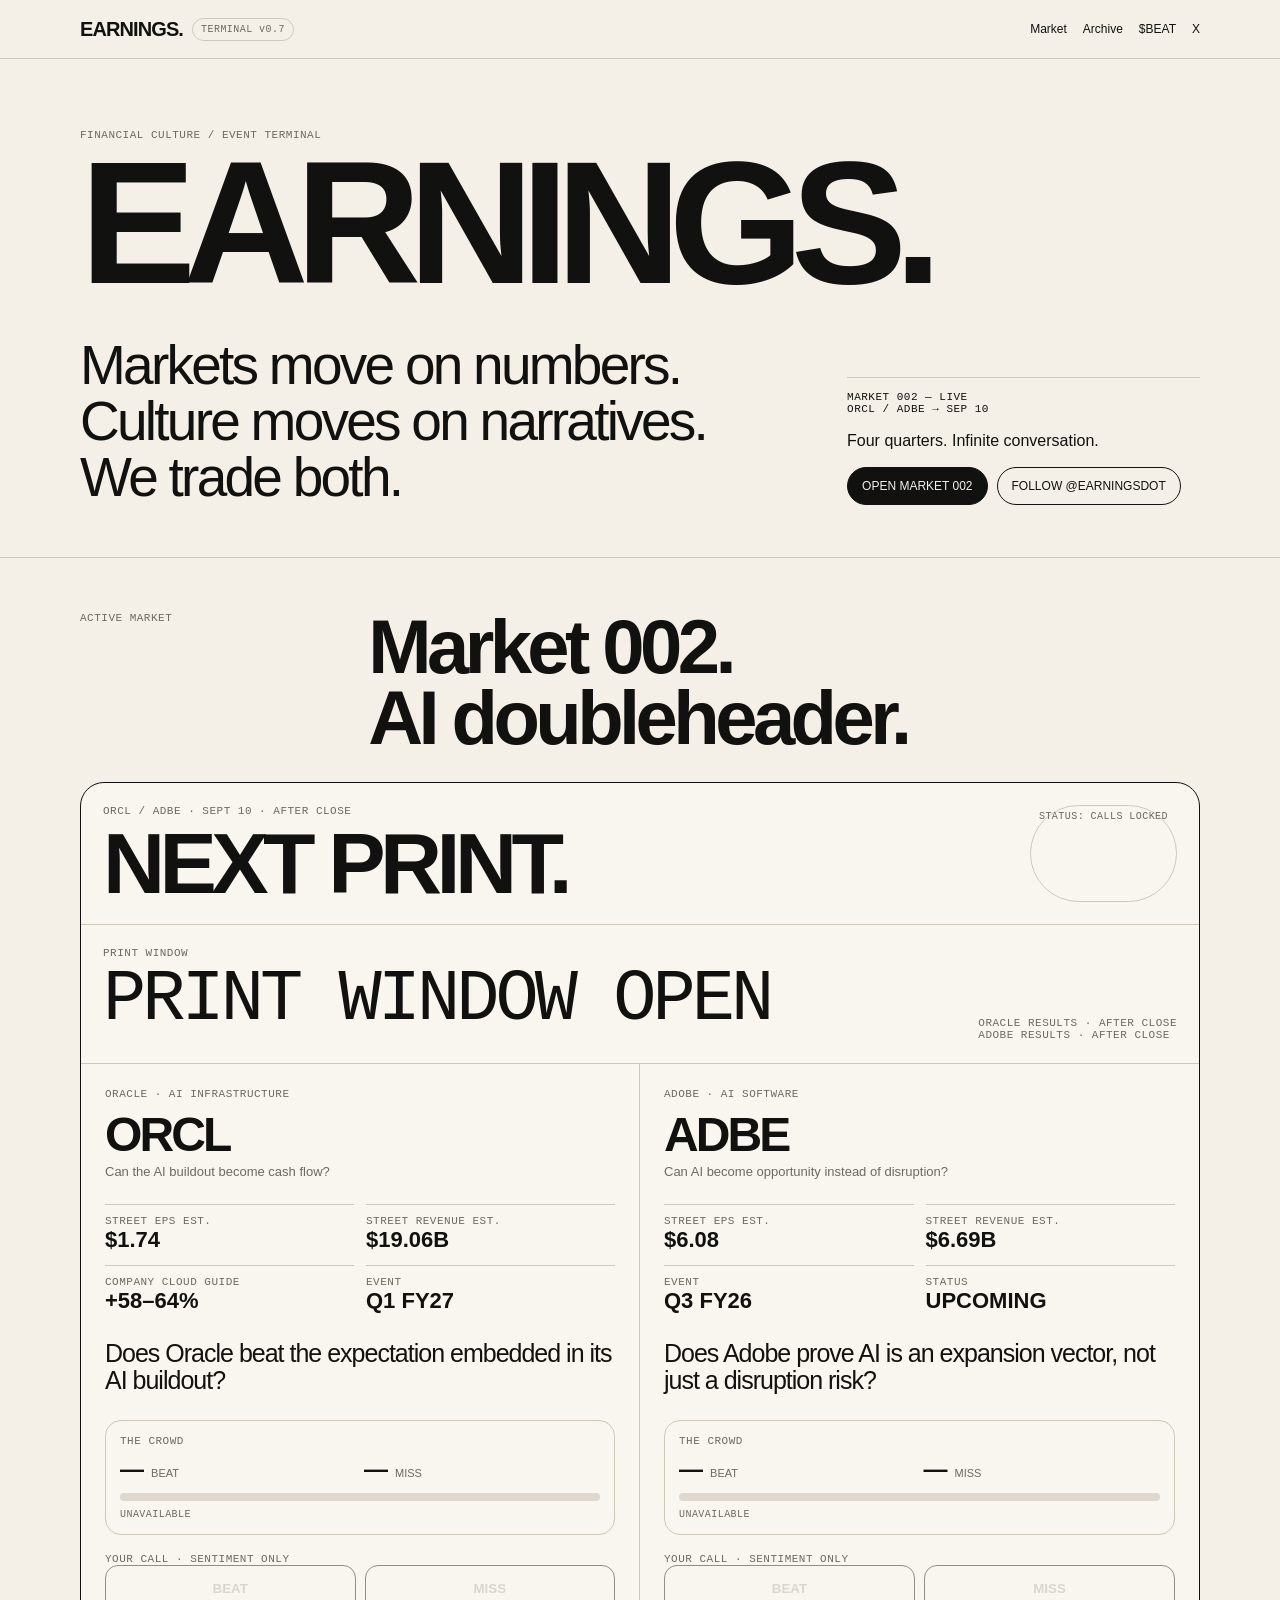
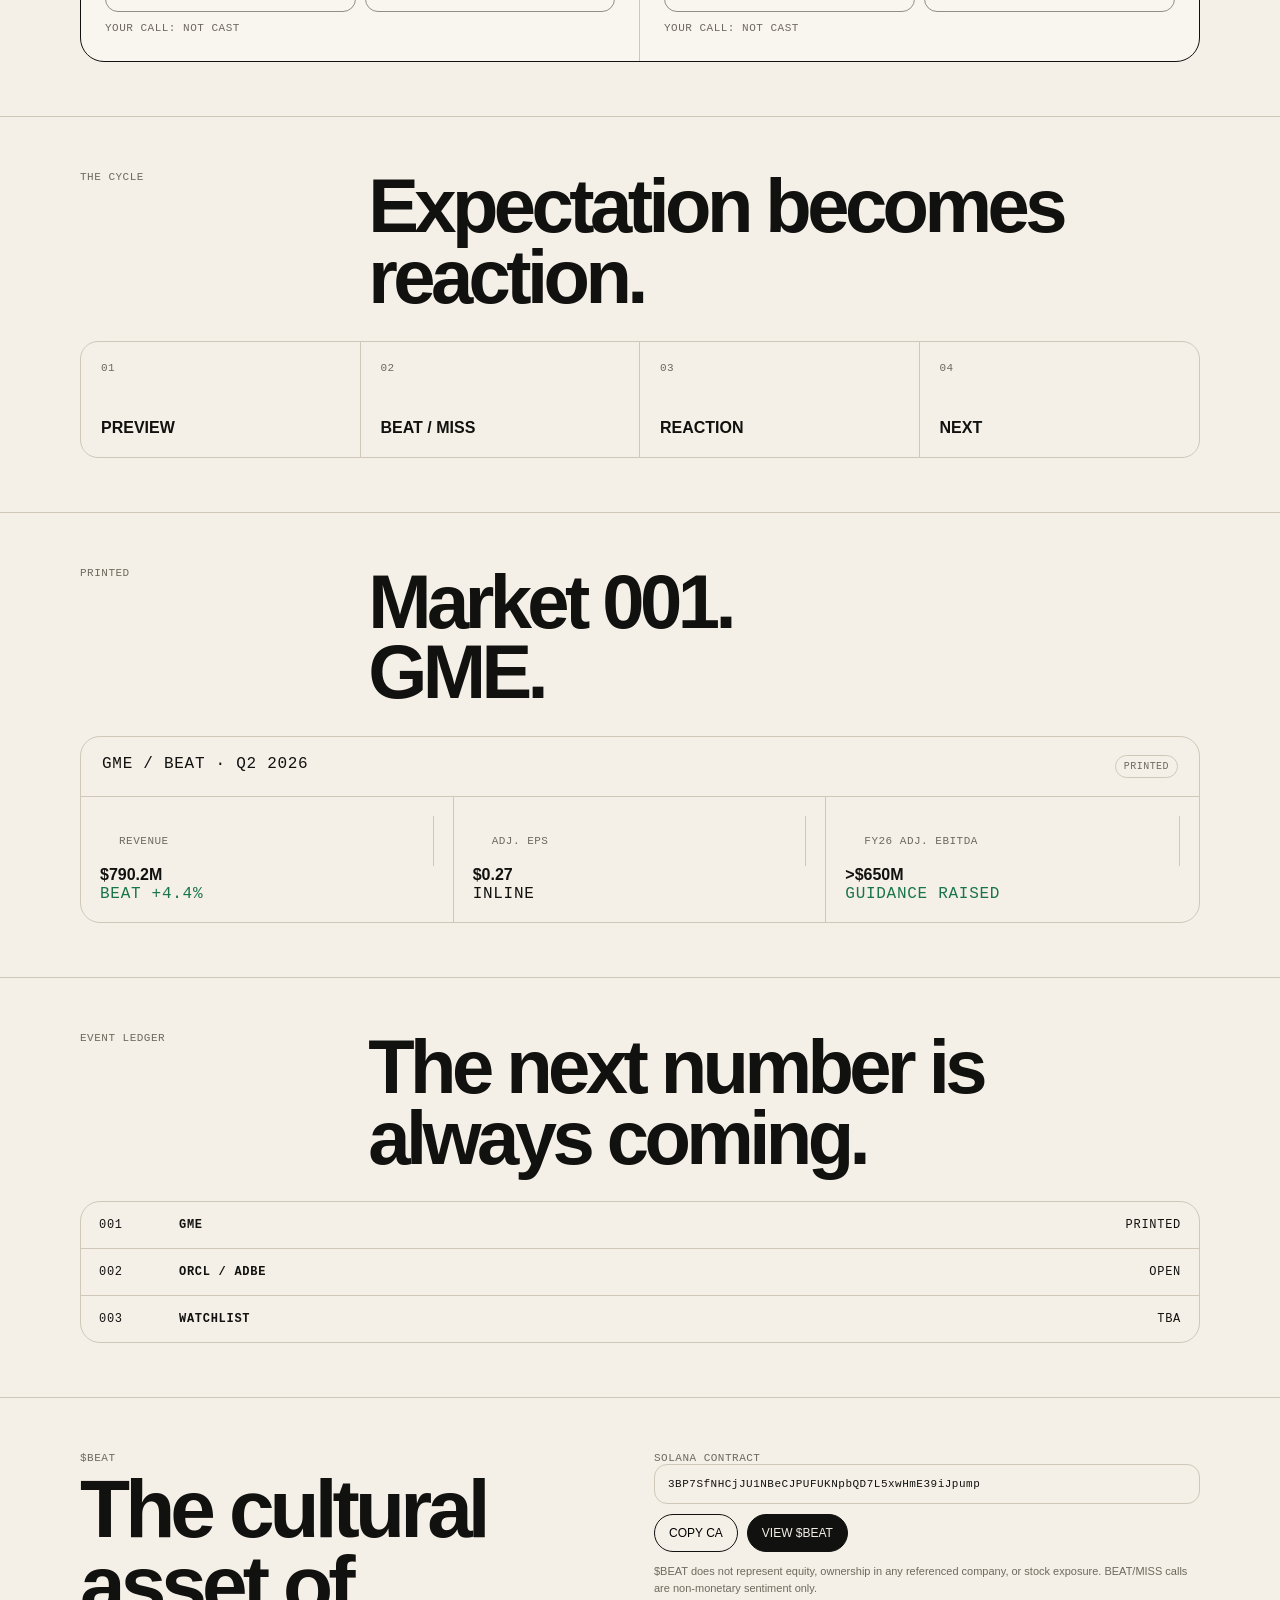
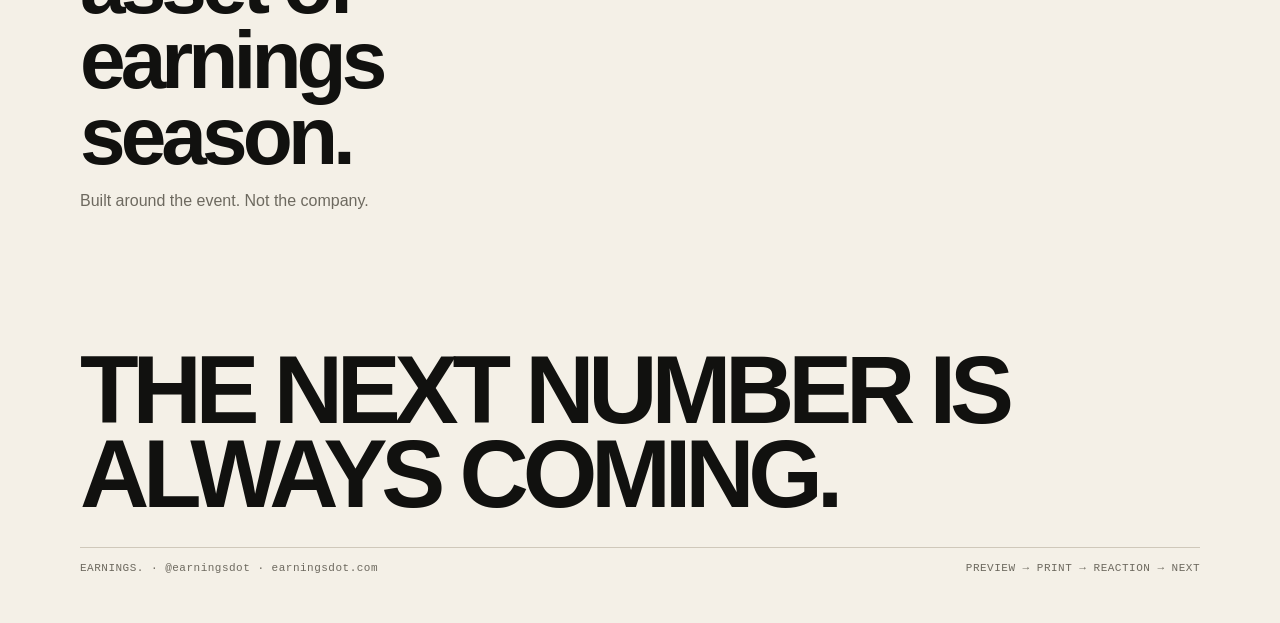
==== index.html @ f92a85bf "Build v0.7 print engine shell" ====
<!doctype html><html lang="en"><head><meta charset="utf-8"><meta name="viewport" content="width=device-width,initial-scale=1,viewport-fit=cover"><meta name="theme-color" content="#f4f0e7"><meta name="description" content="EARNINGS. The event terminal for expectation, print and reaction."><meta property="og:title" content="EARNINGS. — Terminal v0.7"><meta property="og:description" content="Market 002: ORCL / ADBE. Expectation → print → reaction."><meta property="og:url" content="https://earningsdot.com"><link rel="canonical" href="https://earningsdot.com"><link rel="stylesheet" href="styles.css"><title>EARNINGS.</title></head><body><header class="nav"><div class="wrap navin"><div style="display:flex;align-items:center;gap:9px"><a class="brand" href="#">EARNINGS.</a><span class="badge mono">TERMINAL v0.7</span></div><nav class="navlinks"><a href="#market">Market</a><a href="#archive">Archive</a><a href="#beat">$BEAT</a><a href="https://x.com/earningsdot">X</a></nav></div></header><main><div class="wrap hero"><div class="eyebrow mono">Financial culture / event terminal</div><h1>EARNINGS.</h1><div class="heroGrid"><p class="thesis">Markets move on numbers.<br>Culture moves on narratives.<br>We trade both.</p><div class="side"><div class="mono" style="font-size:11px">MARKET 002 — LIVE<br>ORCL / ADBE → SEP 10</div><div>Four quarters. Infinite conversation.</div><div class="btns"><a class="btn dark" href="#market">OPEN MARKET 002</a><a class="btn" href="https://x.com/earningsdot">FOLLOW @EARNINGSDOT</a></div></div></div></div><section id="market"><div class="wrap"><div class="title"><div class="eyebrow mono">Active market</div><h2>Market 002.<br>AI doubleheader.</h2></div><article class="active"><div class="activeTop"><div><div class="eyebrow mono">ORCL / ADBE · SEPT 10 · AFTER CLOSE</div><h3 id="market-headline">NEXT PRINT.</h3></div><span class="pill mono" id="market-status">STATUS: OPEN</span></div><div class="count"><div><div class="eyebrow mono" id="window-label">PRINT WINDOW</div><div class="clock mono" id="countdown">CALCULATING</div></div><div class="mono" style="font-size:11px;color:var(--muted)">ORACLE RESULTS · AFTER CLOSE<br>ADOBE RESULTS · AFTER CLOSE</div></div><div class="double"><div class="company"><div class="eyebrow mono">ORACLE · AI INFRASTRUCTURE</div><h4>ORCL</h4><div class="theme">Can the AI buildout become cash flow?</div><div class="metrics"><div class="metric"><div class="eyebrow mono">Street EPS est.</div><strong>$1.74</strong></div><div class="metric"><div class="eyebrow mono">Street revenue est.</div><strong>$19.06B</strong></div><div class="metric"><div class="eyebrow mono">Company cloud guide</div><strong>+58–64%</strong></div><div class="metric"><div class="eyebrow mono">Event</div><strong>Q1 FY27</strong></div></div><div class="question">Does Oracle beat the expectation embedded in its AI buildout?</div><div class="community"><div class="eyebrow mono" id="orcl-crowd-label">THE CROWD</div><div class="crowdLine"><strong id="orcl-beat-pct">—</strong><span>BEAT</span><strong id="orcl-miss-pct">—</strong><span>MISS</span></div><div class="crowdBar"><i id="orcl-beat-bar"></i></div><div class="crowdCount mono" id="orcl-count">LOADING CALLS</div></div><div class="preCall" id="orcl-precall"><div class="eyebrow mono">YOUR CALL · SENTIMENT ONLY</div><div class="voteRow"><button class="vote" data-market="orcl" data-label="ORCL" data-theme="AI INFRASTRUCTURE" data-vote="BEAT">BEAT</button><button class="vote" data-market="orcl" data-label="ORCL" data-theme="AI INFRASTRUCTURE" data-vote="MISS">MISS</button></div><div class="call mono" id="orcl-call">YOUR CALL: NOT CAST</div><button class="shareBtn" id="orcl-share" data-market="orcl" hidden>OPEN MY CALL ↗</button></div><div class="printPanel" id="orcl-print" hidden><div class="eyebrow mono">THE PRINT.</div><div class="printVerdict" id="orcl-verdict">AWAITING RESULT</div><div class="printMetrics"><div><span class="mono">EPS</span><strong id="orcl-eps">—</strong><small id="orcl-eps-comp">vs $1.74 est.</small></div><div><span class="mono">REVENUE</span><strong id="orcl-revenue">—</strong><small id="orcl-revenue-comp">vs $19.06B est.</small></div></div><div class="crowdVerdict mono" id="orcl-crowd-verdict">FINAL CROWD LOCKED</div><div class="userVerdict mono" id="orcl-user-verdict">YOUR CALL: —</div></div></div><div class="company"><div class="eyebrow mono">ADOBE · AI SOFTWARE</div><h4>ADBE</h4><div class="theme">Can AI become opportunity instead of disruption?</div><div class="metrics"><div class="metric"><div class="eyebrow mono">Street EPS est.</div><strong>$6.08</strong></div><div class="metric"><div class="eyebrow mono">Street revenue est.</div><strong>$6.69B</strong></div><div class="metric"><div class="eyebrow mono">Event</div><strong>Q3 FY26</strong></div><div class="metric"><div class="eyebrow mono">Status</div><strong>UPCOMING</strong></div></div><div class="question">Does Adobe prove AI is an expansion vector, not just a disruption risk?</div><div class="community"><div class="eyebrow mono" id="adbe-crowd-label">THE CROWD</div><div class="crowdLine"><strong id="adbe-beat-pct">—</strong><span>BEAT</span><strong id="adbe-miss-pct">—</strong><span>MISS</span></div><div class="crowdBar"><i id="adbe-beat-bar"></i></div><div class="crowdCount mono" id="adbe-count">LOADING CALLS</div></div><div class="preCall" id="adbe-precall"><div class="eyebrow mono">YOUR CALL · SENTIMENT ONLY</div><div class="voteRow"><button class="vote" data-market="adbe" data-label="ADBE" data-theme="AI SOFTWARE" data-vote="BEAT">BEAT</button><button class="vote" data-market="adbe" data-label="ADBE" data-theme="AI SOFTWARE" data-vote="MISS">MISS</button></div><div class="call mono" id="adbe-call">YOUR CALL: NOT CAST</div><button class="shareBtn" id="adbe-share" data-market="adbe" hidden>OPEN MY CALL ↗</button></div><div class="printPanel" id="adbe-print" hidden><div class="eyebrow mono">THE PRINT.</div><div class="printVerdict" id="adbe-verdict">AWAITING RESULT</div><div class="printMetrics"><div><span class="mono">EPS</span><strong id="adbe-eps">—</strong><small id="adbe-eps-comp">vs $6.08 est.</small></div><div><span class="mono">REVENUE</span><strong id="adbe-revenue">—</strong><small id="adbe-revenue-comp">vs $6.69B est.</small></div></div><div class="crowdVerdict mono" id="adbe-crowd-verdict">FINAL CROWD LOCKED</div><div class="userVerdict mono" id="adbe-user-verdict">YOUR CALL: —</div></div></div></div></article></div></section><section><div class="wrap"><div class="title"><div class="eyebrow mono">The cycle</div><h2>Expectation becomes reaction.</h2></div><div class="cycle"><div><span class="eyebrow mono">01</span><strong>PREVIEW</strong></div><div><span class="eyebrow mono">02</span><strong>BEAT / MISS</strong></div><div><span class="eyebrow mono">03</span><strong>REACTION</strong></div><div><span class="eyebrow mono">04</span><strong>NEXT</strong></div></div></div></section><section id="archive"><div class="wrap"><div class="title"><div class="eyebrow mono">Printed</div><h2>Market 001.<br>GME.</h2></div><div class="archive"><div class="archiveHead"><span class="mono">GME / BEAT · Q2 2026</span><span class="pill mono">PRINTED</span></div><div class="archiveMetrics"><div><div class="eyebrow mono">Revenue</div><strong>$790.2M</strong><br><span class="green mono">BEAT +4.4%</span></div><div><div class="eyebrow mono">Adj. EPS</div><strong>$0.27</strong><br><span class="mono">INLINE</span></div><div><div class="eyebrow mono">FY26 Adj. EBITDA</div><strong>&gt;$650M</strong><br><span class="green mono">GUIDANCE RAISED</span></div></div></div></div></section><section><div class="wrap"><div class="title"><div class="eyebrow mono">Event ledger</div><h2>The next number is always coming.</h2></div><div class="ledger mono"><div class="row"><span>001</span><strong>GME</strong><span>PRINTED</span></div><div class="row"><span>002</span><strong>ORCL / ADBE</strong><span id="ledger-002">OPEN</span></div><div class="row"><span>003</span><strong>WATCHLIST</strong><span>TBA</span></div></div></div></section><section id="beat"><div class="wrap token"><div><div class="eyebrow mono">$BEAT</div><h2>The cultural asset of earnings season.</h2><p style="color:var(--muted);line-height:1.5">Built around the event. Not the company.</p></div><div><div class="eyebrow mono">Solana contract</div><div class="ca mono">3BP7SfNHCjJU1NBeCJPUFUKNpbQD7L5xwHmE39iJpump</div><div class="btns" style="margin-top:10px"><button class="btn" id="copy">COPY CA</button><a class="btn dark" href="https://pump.fun/coin/3BP7SfNHCjJU1NBeCJPUFUKNpbQD7L5xwHmE39iJpump">VIEW $BEAT</a></div><p style="font-size:11px;color:var(--muted);line-height:1.5">$BEAT does not represent equity, ownership in any referenced company, or stock exposure. BEAT/MISS calls are non-monetary sentiment only.</p></div></div></section></main><footer class="footer"><div class="wrap"><h2>THE NEXT NUMBER IS ALWAYS COMING.</h2><div class="foot mono"><span>EARNINGS. · @earningsdot · earningsdot.com</span><span>PREVIEW → PRINT → REACTION → NEXT</span></div></div></footer><div class="modal" id="call-modal" hidden><div class="modalBackdrop" data-close></div><div class="callCard"><button class="close" data-close>×</button><div class="eyebrow mono">E.</div><div class="callKicker mono">THE CALL.</div><div class="callTicker" id="modal-ticker">ORCL</div><div class="callVote" id="modal-vote">BEAT</div><div class="callMeta mono">MARKET 002</div><div class="callTheme mono" id="modal-theme">AI INFRASTRUCTURE</div><div class="callRule"></div><div class="callCrowdLabel mono">THE CROWD</div><div class="callCrowd"><strong id="modal-crowd">—</strong><span id="modal-crowd-count" class="mono">LOADING</span></div><div class="callRule"></div><div class="callLock mono" id="modal-lock">YOUR CALL IS LOCKED</div><div class="callCountdown mono" id="modal-countdown">PRINT →</div><div class="callId mono" id="modal-id">E//CALL 002</div><div class="cardActions"><button class="btn dark" id="share-x">SHARE ON X ↗</button><button class="btn" id="copy-call">COPY CALL</button><button class="btn" data-close>BACK TO MARKET</button></div></div></div><script src="Config.js"></script><script src="app.js"></script></body></html>
---- styles.css ----
:root{--bg:#f4f0e7;--ink:#11110f;--muted:#6d695f;--line:#cfc8ba;--card:#f9f6ef;--green:#19744a}*{box-sizing:border-box}html{scroll-behavior:smooth}body{margin:0;background:var(--bg);color:var(--ink);font-family:-apple-system,BlinkMacSystemFont,"Helvetica Neue",Arial,sans-serif;-webkit-font-smoothing:antialiased}a{color:inherit;text-decoration:none}.mono{font-family:ui-monospace,SFMono-Regular,Menlo,monospace;letter-spacing:.045em}.wrap{width:min(1120px,calc(100% - 28px));margin:auto}.nav{position:sticky;top:0;z-index:20;background:rgba(244,240,231,.9);backdrop-filter:blur(14px);border-bottom:1px solid var(--line)}.navin{height:58px;display:flex;align-items:center;justify-content:space-between}.brand{font-size:20px;font-weight:800;letter-spacing:-.045em}.badge,.pill{font-size:10px;border:1px solid var(--line);border-radius:999px;padding:5px 8px;color:var(--muted)}.navlinks{display:flex;gap:16px;font-size:12px}.hero{padding:70px 0 52px}.hero h1{font-size:clamp(68px,15vw,174px);line-height:.8;letter-spacing:-.075em;margin:12px 0 45px}.eyebrow{font-size:11px;text-transform:uppercase;color:var(--muted)}.heroGrid{display:grid;grid-template-columns:1.35fr .65fr;gap:34px;align-items:end}.thesis{font-size:clamp(27px,4.5vw,55px);line-height:1.02;letter-spacing:-.05em;margin:0}.side{border-top:1px solid var(--line);padding-top:13px;display:grid;gap:17px}.btns{display:flex;gap:9px;flex-wrap:wrap}.btn{border:1px solid var(--ink);border-radius:999px;padding:11px 14px;font-size:12px;background:transparent;cursor:pointer}.btn.dark{background:var(--ink);color:var(--bg)}section{border-top:1px solid var(--line);padding:54px 0}.title{display:grid;grid-template-columns:.32fr 1fr;gap:22px;margin-bottom:28px}.title h2{font-size:clamp(38px,6.5vw,76px);line-height:.93;letter-spacing:-.06em;margin:0}.active{border:1px solid var(--ink);border-radius:24px;overflow:hidden;background:var(--card)}.activeTop{padding:22px;display:flex;justify-content:space-between;gap:20px;border-bottom:1px solid var(--line)}.activeTop h3{font-size:clamp(44px,8vw,86px);line-height:.9;letter-spacing:-.065em;margin:8px 0 0}.count{padding:22px;border-bottom:1px solid var(--line);display:grid;grid-template-columns:1fr auto;align-items:end;gap:20px}.clock{font-size:clamp(34px,7vw,72px);letter-spacing:-.055em}.double{display:grid;grid-template-columns:1fr 1fr}.company{padding:24px}.company:first-child{border-right:1px solid var(--line)}.company h4{font-size:48px;letter-spacing:-.06em;margin:7px 0 2px}.theme{font-size:13px;color:var(--muted)}.metrics{display:grid;grid-template-columns:1fr 1fr;gap:12px;margin:25px 0}.metric{border-top:1px solid var(--line);padding-top:10px}.metric strong{font-size:22px}.question{font-size:25px;line-height:1.08;letter-spacing:-.04em;margin:26px 0}.community{border:1px solid var(--line);border-radius:16px;padding:14px;margin:0 0 18px}.crowdLine{display:grid;grid-template-columns:auto 1fr auto 1fr;gap:8px;align-items:baseline;margin-top:8px}.crowdLine strong{font-size:24px;letter-spacing:-.04em}.crowdLine span{font-size:11px;color:var(--muted)}.crowdBar{height:8px;border-radius:999px;background:#ded8cd;overflow:hidden;margin-top:10px}.crowdBar i{display:block;height:100%;width:0;background:var(--ink);transition:width .25s ease}.crowdCount{font-size:10px;color:var(--muted);margin-top:8px}.voteRow{display:grid;grid-template-columns:1fr 1fr;gap:9px}.vote{padding:15px;border:1px solid var(--ink);border-radius:13px;background:transparent;font-weight:700;cursor:pointer}.vote.activeVote{background:var(--ink);color:var(--bg)}.vote:disabled{opacity:.45;cursor:not-allowed}.call{font-size:11px;color:var(--muted);margin-top:10px;min-height:15px}.shareBtn{margin-top:12px;width:100%;padding:12px;border:1px solid var(--line);border-radius:13px;background:transparent;font:600 12px/1 inherit;cursor:pointer}.cycle{display:grid;grid-template-columns:repeat(4,1fr);border:1px solid var(--line);border-radius:18px;overflow:hidden}.cycle div{min-height:115px;padding:20px;border-right:1px solid var(--line);display:flex;flex-direction:column;justify-content:space-between}.cycle div:last-child{border:0}.archive,.ledger{border:1px solid var(--line);border-radius:20px;overflow:hidden}.archiveHead{padding:18px 21px;border-bottom:1px solid var(--line);display:flex;justify-content:space-between}.archiveMetrics{display:grid;grid-template-columns:repeat(3,1fr)}.archiveMetrics div{padding:19px;border-right:1px solid var(--line)}.archiveMetrics div:last-child{border:0}.green{color:var(--green)}.row{display:grid;grid-template-columns:65px 1fr auto;gap:15px;padding:16px 18px;border-bottom:1px solid var(--line);font-size:12px}.row:last-child{border:0}.token{display:grid;grid-template-columns:1fr 1fr;gap:28px}.token h2{font-size:clamp(42px,7vw,82px);line-height:.92;letter-spacing:-.06em;margin:7px 0}.ca{border:1px solid var(--line);border-radius:13px;padding:13px;word-break:break-all;font-size:11px}.footer{padding:65px 0 36px}.footer h2{font-size:clamp(44px,8vw,96px);line-height:.88;letter-spacing:-.065em;margin:0 0 30px}.foot{border-top:1px solid var(--line);padding-top:14px;display:flex;justify-content:space-between;font-size:11px;color:var(--muted)}.modal[hidden]{display:none}.modal{position:fixed;inset:0;z-index:50;display:grid;place-items:center;padding:16px}.modalBackdrop{position:absolute;inset:0;background:rgba(0,0,0,.7);backdrop-filter:blur(9px)}.callCard{position:relative;width:min(520px,100%);background:var(--bg);border:1px solid var(--ink);border-radius:26px;padding:28px;box-shadow:0 30px 90px rgba(0,0,0,.25)}.close{position:absolute;right:16px;top:12px;border:0;background:transparent;font-size:32px;cursor:pointer}.callKicker{font-size:13px;margin-top:28px;color:var(--muted)}.callTicker{font-size:clamp(58px,15vw,92px);line-height:.86;letter-spacing:-.07em;font-weight:800;margin-top:8px}.callVote{font-size:clamp(48px,13vw,78px);line-height:.9;letter-spacing:-.06em;font-weight:800;margin:12px 0}.callMeta,.callTheme,.callLock,.callCountdown,.callCrowdLabel,.callId{font-size:11px}.callTheme{margin-top:4px;color:var(--muted)}.callRule{border-top:1px solid var(--line);margin:20px 0}.callCrowdLabel{color:var(--muted)}.callCrowd{display:flex;justify-content:space-between;align-items:end;gap:16px;margin-top:7px}.callCrowd strong{font-size:23px;letter-spacing:-.04em}.callCrowd span{font-size:10px;color:var(--muted);text-align:right}.callLock{font-weight:700}.callCountdown{margin-top:7px;color:var(--muted)}.callId{margin-top:18px;padding-top:12px;border-top:1px solid var(--line);color:var(--muted)}.cardActions{display:flex;gap:9px;flex-wrap:wrap;margin-top:22px}@media(max-width:720px){.wrap{width:calc(100% - 18px)}.hero{padding:50px 0 38px}.heroGrid,.title,.token{grid-template-columns:1fr}.double{grid-template-columns:1fr}.company:first-child{border-right:0;border-bottom:1px solid var(--line)}.cycle{grid-template-columns:1fr 1fr}.cycle div:nth-child(2){border-right:0}.cycle div:nth-child(-n+2){border-bottom:1px solid var(--line)}.archiveMetrics{grid-template-columns:1fr}.archiveMetrics div{border-right:0;border-bottom:1px solid var(--line)}.count{grid-template-columns:1fr}.navlinks{gap:10px}.foot{flex-direction:column;gap:8px}.callCard{padding:22px}.cardActions{display:grid}.cardActions .btn{width:100%}}
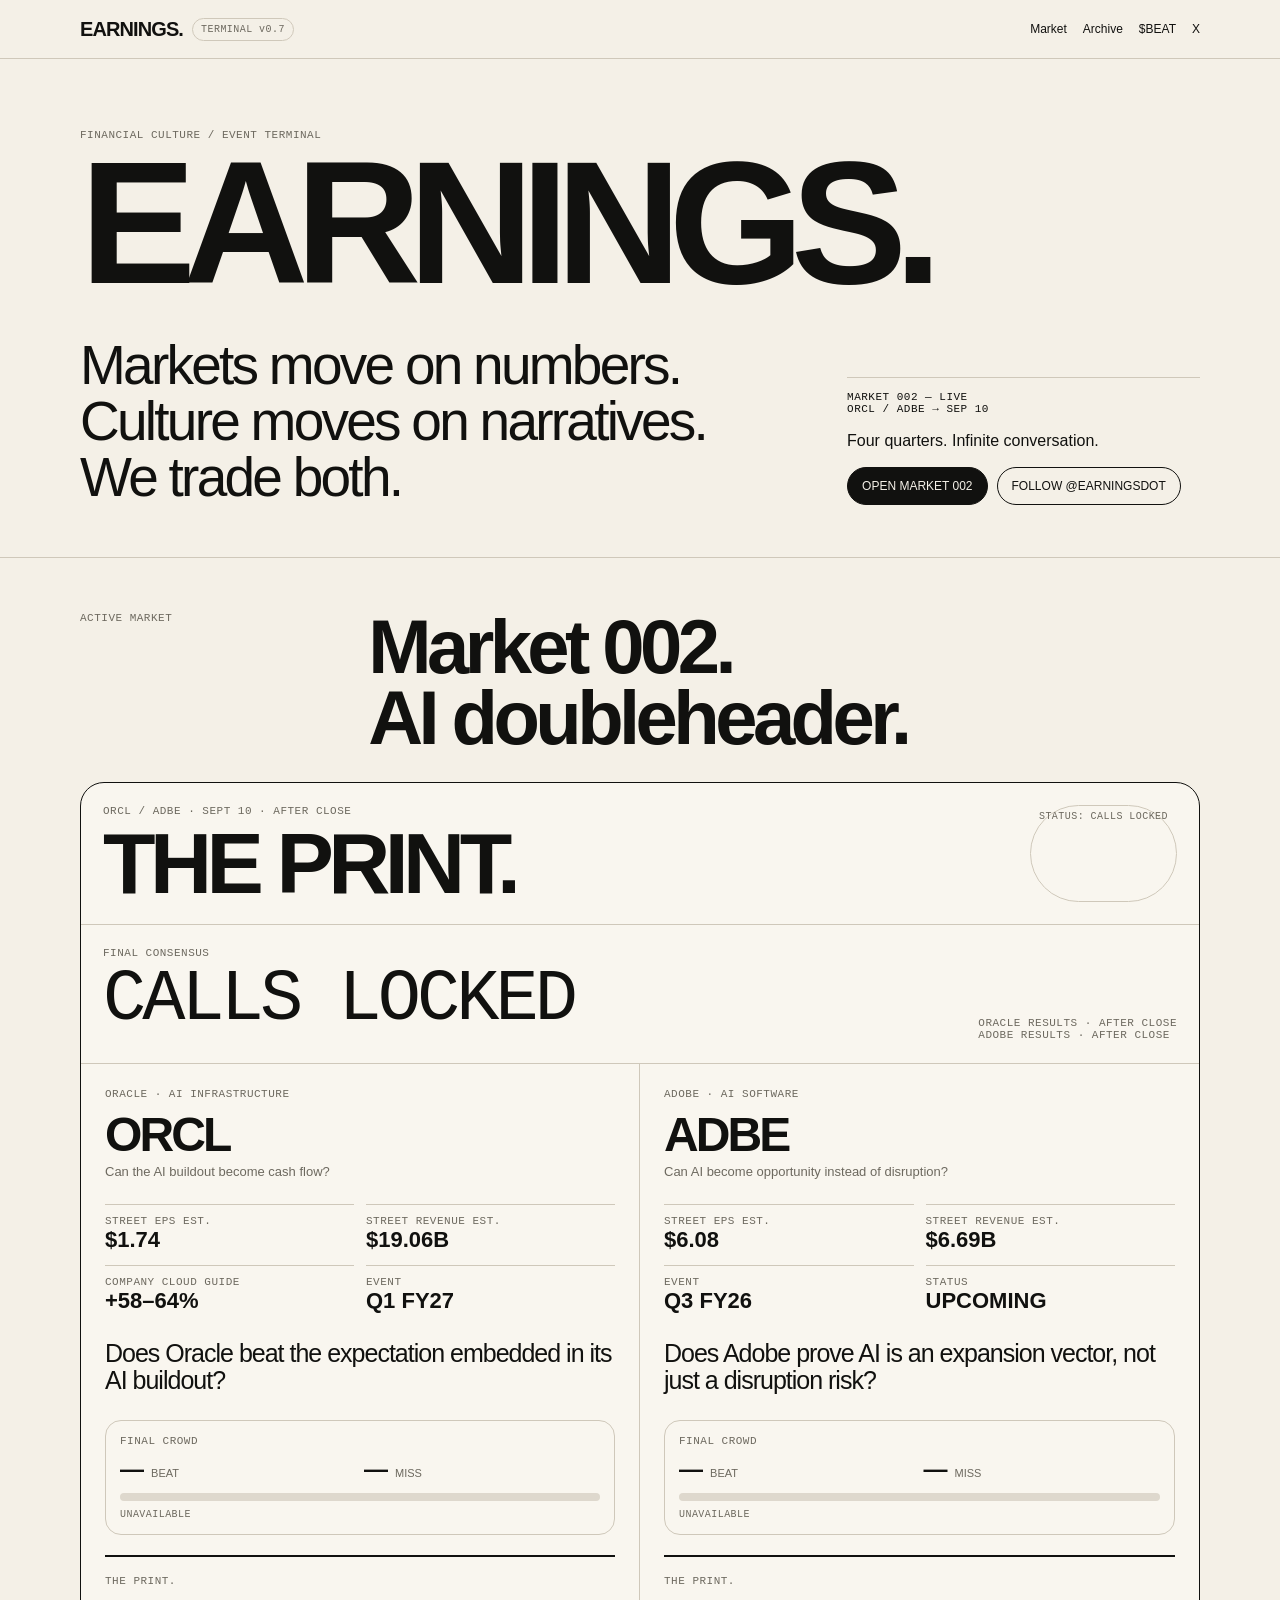
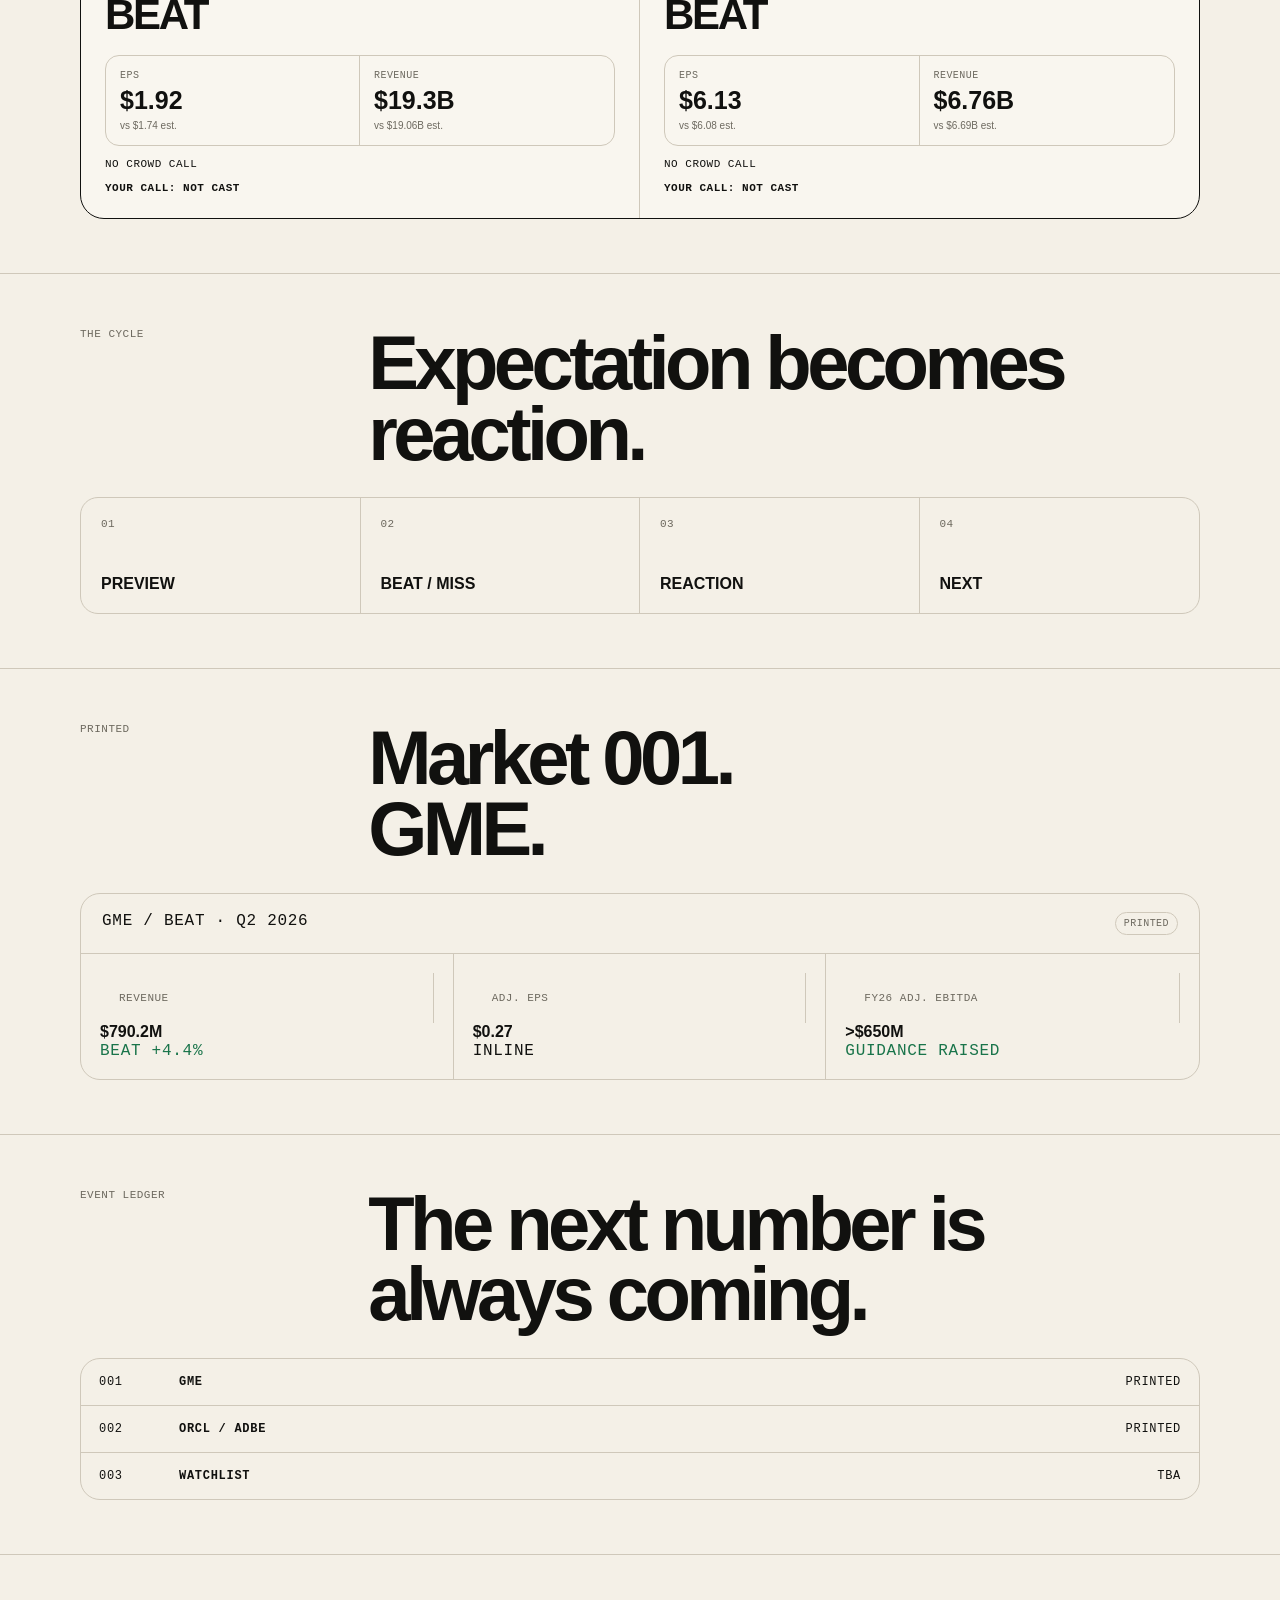
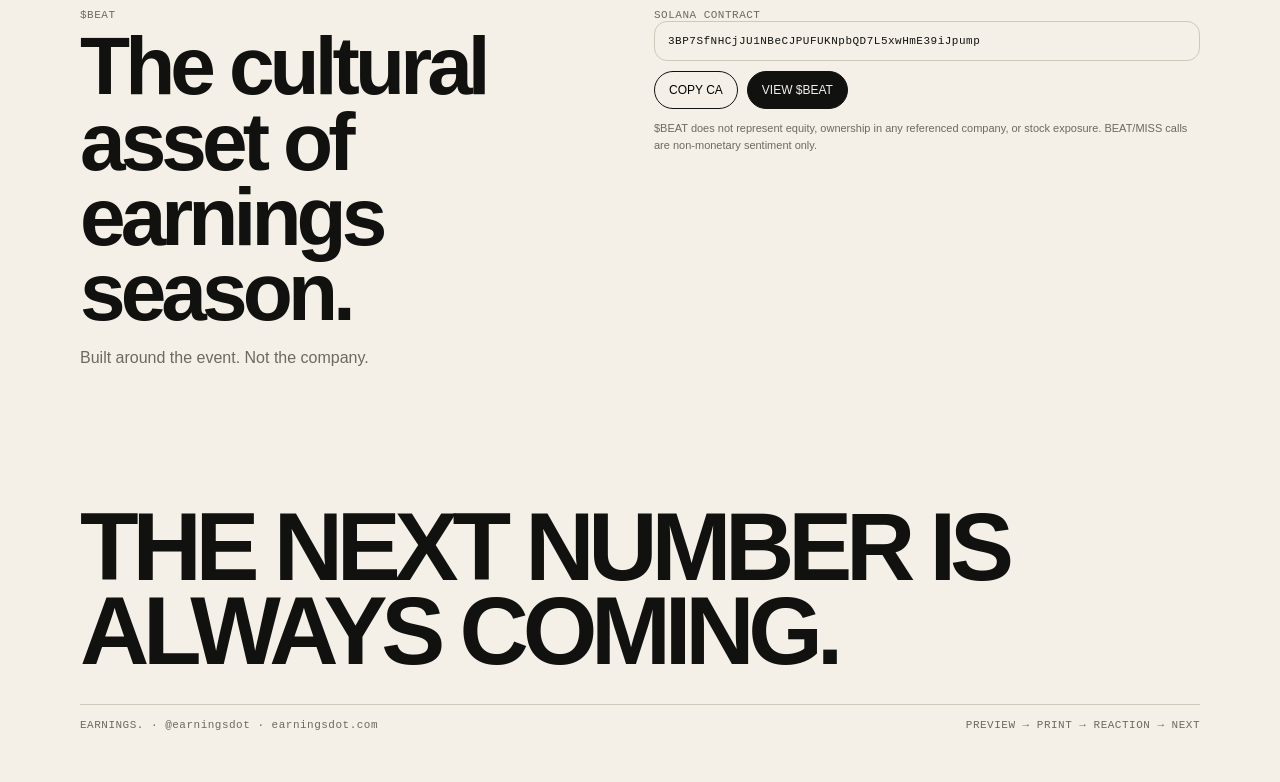
==== commit 66136a2f: "Cache-bust v0.7 result scripts" ====
--- a/index.html
+++ b/index.html
@@ -1 +1 @@
-<!doctype html><html lang="en"><head><meta charset="utf-8"><meta name="viewport" content="width=device-width,initial-scale=1,viewport-fit=cover"><meta name="theme-color" content="#f4f0e7"><meta name="description" content="EARNINGS. The event terminal for expectation, print and reaction."><meta property="og:title" content="EARNINGS. — Terminal v0.7"><meta property="og:description" content="Market 002: ORCL / ADBE. Expectation → print → reaction."><meta property="og:url" content="https://earningsdot.com"><link rel="canonical" href="https://earningsdot.com"><link rel="stylesheet" href="styles.css"><title>EARNINGS.</title></head><body><header class="nav"><div class="wrap navin"><div style="display:flex;align-items:center;gap:9px"><a class="brand" href="#">EARNINGS.</a><span class="badge mono">TERMINAL v0.7</span></div><nav class="navlinks"><a href="#market">Market</a><a href="#archive">Archive</a><a href="#beat">$BEAT</a><a href="https://x.com/earningsdot">X</a></nav></div></header><main><div class="wrap hero"><div class="eyebrow mono">Financial culture / event terminal</div><h1>EARNINGS.</h1><div class="heroGrid"><p class="thesis">Markets move on numbers.<br>Culture moves on narratives.<br>We trade both.</p><div class="side"><div class="mono" style="font-size:11px">MARKET 002 — LIVE<br>ORCL / ADBE → SEP 10</div><div>Four quarters. Infinite conversation.</div><div class="btns"><a class="btn dark" href="#market">OPEN MARKET 002</a><a class="btn" href="https://x.com/earningsdot">FOLLOW @EARNINGSDOT</a></div></div></div></div><section id="market"><div class="wrap"><div class="title"><div class="eyebrow mono">Active market</div><h2>Market 002.<br>AI doubleheader.</h2></div><article class="active"><div class="activeTop"><div><div class="eyebrow mono">ORCL / ADBE · SEPT 10 · AFTER CLOSE</div><h3 id="market-headline">NEXT PRINT.</h3></div><span class="pill mono" id="market-status">STATUS: OPEN</span></div><div class="count"><div><div class="eyebrow mono" id="window-label">PRINT WINDOW</div><div class="clock mono" id="countdown">CALCULATING</div></div><div class="mono" style="font-size:11px;color:var(--muted)">ORACLE RESULTS · AFTER CLOSE<br>ADOBE RESULTS · AFTER CLOSE</div></div><div class="double"><div class="company"><div class="eyebrow mono">ORACLE · AI INFRASTRUCTURE</div><h4>ORCL</h4><div class="theme">Can the AI buildout become cash flow?</div><div class="metrics"><div class="metric"><div class="eyebrow mono">Street EPS est.</div><strong>$1.74</strong></div><div class="metric"><div class="eyebrow mono">Street revenue est.</div><strong>$19.06B</strong></div><div class="metric"><div class="eyebrow mono">Company cloud guide</div><strong>+58–64%</strong></div><div class="metric"><div class="eyebrow mono">Event</div><strong>Q1 FY27</strong></div></div><div class="question">Does Oracle beat the expectation embedded in its AI buildout?</div><div class="community"><div class="eyebrow mono" id="orcl-crowd-label">THE CROWD</div><div class="crowdLine"><strong id="orcl-beat-pct">—</strong><span>BEAT</span><strong id="orcl-miss-pct">—</strong><span>MISS</span></div><div class="crowdBar"><i id="orcl-beat-bar"></i></div><div class="crowdCount mono" id="orcl-count">LOADING CALLS</div></div><div class="preCall" id="orcl-precall"><div class="eyebrow mono">YOUR CALL · SENTIMENT ONLY</div><div class="voteRow"><button class="vote" data-market="orcl" data-label="ORCL" data-theme="AI INFRASTRUCTURE" data-vote="BEAT">BEAT</button><button class="vote" data-market="orcl" data-label="ORCL" data-theme="AI INFRASTRUCTURE" data-vote="MISS">MISS</button></div><div class="call mono" id="orcl-call">YOUR CALL: NOT CAST</div><button class="shareBtn" id="orcl-share" data-market="orcl" hidden>OPEN MY CALL ↗</button></div><div class="printPanel" id="orcl-print" hidden><div class="eyebrow mono">THE PRINT.</div><div class="printVerdict" id="orcl-verdict">AWAITING RESULT</div><div class="printMetrics"><div><span class="mono">EPS</span><strong id="orcl-eps">—</strong><small id="orcl-eps-comp">vs $1.74 est.</small></div><div><span class="mono">REVENUE</span><strong id="orcl-revenue">—</strong><small id="orcl-revenue-comp">vs $19.06B est.</small></div></div><div class="crowdVerdict mono" id="orcl-crowd-verdict">FINAL CROWD LOCKED</div><div class="userVerdict mono" id="orcl-user-verdict">YOUR CALL: —</div></div></div><div class="company"><div class="eyebrow mono">ADOBE · AI SOFTWARE</div><h4>ADBE</h4><div class="theme">Can AI become opportunity instead of disruption?</div><div class="metrics"><div class="metric"><div class="eyebrow mono">Street EPS est.</div><strong>$6.08</strong></div><div class="metric"><div class="eyebrow mono">Street revenue est.</div><strong>$6.69B</strong></div><div class="metric"><div class="eyebrow mono">Event</div><strong>Q3 FY26</strong></div><div class="metric"><div class="eyebrow mono">Status</div><strong>UPCOMING</strong></div></div><div class="question">Does Adobe prove AI is an expansion vector, not just a disruption risk?</div><div class="community"><div class="eyebrow mono" id="adbe-crowd-label">THE CROWD</div><div class="crowdLine"><strong id="adbe-beat-pct">—</strong><span>BEAT</span><strong id="adbe-miss-pct">—</strong><span>MISS</span></div><div class="crowdBar"><i id="adbe-beat-bar"></i></div><div class="crowdCount mono" id="adbe-count">LOADING CALLS</div></div><div class="preCall" id="adbe-precall"><div class="eyebrow mono">YOUR CALL · SENTIMENT ONLY</div><div class="voteRow"><button class="vote" data-market="adbe" data-label="ADBE" data-theme="AI SOFTWARE" data-vote="BEAT">BEAT</button><button class="vote" data-market="adbe" data-label="ADBE" data-theme="AI SOFTWARE" data-vote="MISS">MISS</button></div><div class="call mono" id="adbe-call">YOUR CALL: NOT CAST</div><button class="shareBtn" id="adbe-share" data-market="adbe" hidden>OPEN MY CALL ↗</button></div><div class="printPanel" id="adbe-print" hidden><div class="eyebrow mono">THE PRINT.</div><div class="printVerdict" id="adbe-verdict">AWAITING RESULT</div><div class="printMetrics"><div><span class="mono">EPS</span><strong id="adbe-eps">—</strong><small id="adbe-eps-comp">vs $6.08 est.</small></div><div><span class="mono">REVENUE</span><strong id="adbe-revenue">—</strong><small id="adbe-revenue-comp">vs $6.69B est.</small></div></div><div class="crowdVerdict mono" id="adbe-crowd-verdict">FINAL CROWD LOCKED</div><div class="userVerdict mono" id="adbe-user-verdict">YOUR CALL: —</div></div></div></div></article></div></section><section><div class="wrap"><div class="title"><div class="eyebrow mono">The cycle</div><h2>Expectation becomes reaction.</h2></div><div class="cycle"><div><span class="eyebrow mono">01</span><strong>PREVIEW</strong></div><div><span class="eyebrow mono">02</span><strong>BEAT / MISS</strong></div><div><span class="eyebrow mono">03</span><strong>REACTION</strong></div><div><span class="eyebrow mono">04</span><strong>NEXT</strong></div></div></div></section><section id="archive"><div class="wrap"><div class="title"><div class="eyebrow mono">Printed</div><h2>Market 001.<br>GME.</h2></div><div class="archive"><div class="archiveHead"><span class="mono">GME / BEAT · Q2 2026</span><span class="pill mono">PRINTED</span></div><div class="archiveMetrics"><div><div class="eyebrow mono">Revenue</div><strong>$790.2M</strong><br><span class="green mono">BEAT +4.4%</span></div><div><div class="eyebrow mono">Adj. EPS</div><strong>$0.27</strong><br><span class="mono">INLINE</span></div><div><div class="eyebrow mono">FY26 Adj. EBITDA</div><strong>&gt;$650M</strong><br><span class="green mono">GUIDANCE RAISED</span></div></div></div></div></section><section><div class="wrap"><div class="title"><div class="eyebrow mono">Event ledger</div><h2>The next number is always coming.</h2></div><div class="ledger mono"><div class="row"><span>001</span><strong>GME</strong><span>PRINTED</span></div><div class="row"><span>002</span><strong>ORCL / ADBE</strong><span id="ledger-002">OPEN</span></div><div class="row"><span>003</span><strong>WATCHLIST</strong><span>TBA</span></div></div></div></section><section id="beat"><div class="wrap token"><div><div class="eyebrow mono">$BEAT</div><h2>The cultural asset of earnings season.</h2><p style="color:var(--muted);line-height:1.5">Built around the event. Not the company.</p></div><div><div class="eyebrow mono">Solana contract</div><div class="ca mono">3BP7SfNHCjJU1NBeCJPUFUKNpbQD7L5xwHmE39iJpump</div><div class="btns" style="margin-top:10px"><button class="btn" id="copy">COPY CA</button><a class="btn dark" href="https://pump.fun/coin/3BP7SfNHCjJU1NBeCJPUFUKNpbQD7L5xwHmE39iJpump">VIEW $BEAT</a></div><p style="font-size:11px;color:var(--muted);line-height:1.5">$BEAT does not represent equity, ownership in any referenced company, or stock exposure. BEAT/MISS calls are non-monetary sentiment only.</p></div></div></section></main><footer class="footer"><div class="wrap"><h2>THE NEXT NUMBER IS ALWAYS COMING.</h2><div class="foot mono"><span>EARNINGS. · @earningsdot · earningsdot.com</span><span>PREVIEW → PRINT → REACTION → NEXT</span></div></div></footer><div class="modal" id="call-modal" hidden><div class="modalBackdrop" data-close></div><div class="callCard"><button class="close" data-close>×</button><div class="eyebrow mono">E.</div><div class="callKicker mono">THE CALL.</div><div class="callTicker" id="modal-ticker">ORCL</div><div class="callVote" id="modal-vote">BEAT</div><div class="callMeta mono">MARKET 002</div><div class="callTheme mono" id="modal-theme">AI INFRASTRUCTURE</div><div class="callRule"></div><div class="callCrowdLabel mono">THE CROWD</div><div class="callCrowd"><strong id="modal-crowd">—</strong><span id="modal-crowd-count" class="mono">LOADING</span></div><div class="callRule"></div><div class="callLock mono" id="modal-lock">YOUR CALL IS LOCKED</div><div class="callCountdown mono" id="modal-countdown">PRINT →</div><div class="callId mono" id="modal-id">E//CALL 002</div><div class="cardActions"><button class="btn dark" id="share-x">SHARE ON X ↗</button><button class="btn" id="copy-call">COPY CALL</button><button class="btn" data-close>BACK TO MARKET</button></div></div></div><script src="Config.js"></script><script src="app.js"></script></body></html>+<!doctype html><html lang="en"><head><meta charset="utf-8"><meta name="viewport" content="width=device-width,initial-scale=1,viewport-fit=cover"><meta name="theme-color" content="#f4f0e7"><meta name="description" content="EARNINGS. The event terminal for expectation, print and reaction."><meta property="og:title" content="EARNINGS. — Terminal v0.7"><meta property="og:description" content="Market 002: ORCL / ADBE. Expectation → print → reaction."><meta property="og:url" content="https://earningsdot.com"><link rel="canonical" href="https://earningsdot.com"><link rel="stylesheet" href="styles.css?v=0.7.3"><title>EARNINGS.</title></head><body><header class="nav"><div class="wrap navin"><div style="display:flex;align-items:center;gap:9px"><a class="brand" href="#">EARNINGS.</a><span class="badge mono">TERMINAL v0.7</span></div><nav class="navlinks"><a href="#market">Market</a><a href="#archive">Archive</a><a href="#beat">$BEAT</a><a href="https://x.com/earningsdot">X</a></nav></div></header><main><div class="wrap hero"><div class="eyebrow mono">Financial culture / event terminal</div><h1>EARNINGS.</h1><div class="heroGrid"><p class="thesis">Markets move on numbers.<br>Culture moves on narratives.<br>We trade both.</p><div class="side"><div class="mono" style="font-size:11px">MARKET 002 — LIVE<br>ORCL / ADBE → SEP 10</div><div>Four quarters. Infinite conversation.</div><div class="btns"><a class="btn dark" href="#market">OPEN MARKET 002</a><a class="btn" href="https://x.com/earningsdot">FOLLOW @EARNINGSDOT</a></div></div></div></div><section id="market"><div class="wrap"><div class="title"><div class="eyebrow mono">Active market</div><h2>Market 002.<br>AI doubleheader.</h2></div><article class="active"><div class="activeTop"><div><div class="eyebrow mono">ORCL / ADBE · SEPT 10 · AFTER CLOSE</div><h3 id="market-headline">NEXT PRINT.</h3></div><span class="pill mono" id="market-status">STATUS: OPEN</span></div><div class="count"><div><div class="eyebrow mono" id="window-label">PRINT WINDOW</div><div class="clock mono" id="countdown">CALCULATING</div></div><div class="mono" style="font-size:11px;color:var(--muted)">ORACLE RESULTS · AFTER CLOSE<br>ADOBE RESULTS · AFTER CLOSE</div></div><div class="double"><div class="company"><div class="eyebrow mono">ORACLE · AI INFRASTRUCTURE</div><h4>ORCL</h4><div class="theme">Can the AI buildout become cash flow?</div><div class="metrics"><div class="metric"><div class="eyebrow mono">Street EPS est.</div><strong>$1.74</strong></div><div class="metric"><div class="eyebrow mono">Street revenue est.</div><strong>$19.06B</strong></div><div class="metric"><div class="eyebrow mono">Company cloud guide</div><strong>+58–64%</strong></div><div class="metric"><div class="eyebrow mono">Event</div><strong>Q1 FY27</strong></div></div><div class="question">Does Oracle beat the expectation embedded in its AI buildout?</div><div class="community"><div class="eyebrow mono" id="orcl-crowd-label">THE CROWD</div><div class="crowdLine"><strong id="orcl-beat-pct">—</strong><span>BEAT</span><strong id="orcl-miss-pct">—</strong><span>MISS</span></div><div class="crowdBar"><i id="orcl-beat-bar"></i></div><div class="crowdCount mono" id="orcl-count">LOADING CALLS</div></div><div class="preCall" id="orcl-precall"><div class="eyebrow mono">YOUR CALL · SENTIMENT ONLY</div><div class="voteRow"><button class="vote" data-market="orcl" data-label="ORCL" data-theme="AI INFRASTRUCTURE" data-vote="BEAT">BEAT</button><button class="vote" data-market="orcl" data-label="ORCL" data-theme="AI INFRASTRUCTURE" data-vote="MISS">MISS</button></div><div class="call mono" id="orcl-call">YOUR CALL: NOT CAST</div><button class="shareBtn" id="orcl-share" data-market="orcl" hidden>OPEN MY CALL ↗</button></div><div class="printPanel" id="orcl-print" hidden><div class="eyebrow mono">THE PRINT.</div><div class="printVerdict" id="orcl-verdict">AWAITING RESULT</div><div class="printMetrics"><div><span class="mono">EPS</span><strong id="orcl-eps">—</strong><small id="orcl-eps-comp">vs $1.74 est.</small></div><div><span class="mono">REVENUE</span><strong id="orcl-revenue">—</strong><small id="orcl-revenue-comp">vs $19.06B est.</small></div></div><div class="crowdVerdict mono" id="orcl-crowd-verdict">FINAL CROWD LOCKED</div><div class="userVerdict mono" id="orcl-user-verdict">YOUR CALL: —</div></div></div><div class="company"><div class="eyebrow mono">ADOBE · AI SOFTWARE</div><h4>ADBE</h4><div class="theme">Can AI become opportunity instead of disruption?</div><div class="metrics"><div class="metric"><div class="eyebrow mono">Street EPS est.</div><strong>$6.08</strong></div><div class="metric"><div class="eyebrow mono">Street revenue est.</div><strong>$6.69B</strong></div><div class="metric"><div class="eyebrow mono">Event</div><strong>Q3 FY26</strong></div><div class="metric"><div class="eyebrow mono">Status</div><strong>UPCOMING</strong></div></div><div class="question">Does Adobe prove AI is an expansion vector, not just a disruption risk?</div><div class="community"><div class="eyebrow mono" id="adbe-crowd-label">THE CROWD</div><div class="crowdLine"><strong id="adbe-beat-pct">—</strong><span>BEAT</span><strong id="adbe-miss-pct">—</strong><span>MISS</span></div><div class="crowdBar"><i id="adbe-beat-bar"></i></div><div class="crowdCount mono" id="adbe-count">LOADING CALLS</div></div><div class="preCall" id="adbe-precall"><div class="eyebrow mono">YOUR CALL · SENTIMENT ONLY</div><div class="voteRow"><button class="vote" data-market="adbe" data-label="ADBE" data-theme="AI SOFTWARE" data-vote="BEAT">BEAT</button><button class="vote" data-market="adbe" data-label="ADBE" data-theme="AI SOFTWARE" data-vote="MISS">MISS</button></div><div class="call mono" id="adbe-call">YOUR CALL: NOT CAST</div><button class="shareBtn" id="adbe-share" data-market="adbe" hidden>OPEN MY CALL ↗</button></div><div class="printPanel" id="adbe-print" hidden><div class="eyebrow mono">THE PRINT.</div><div class="printVerdict" id="adbe-verdict">AWAITING RESULT</div><div class="printMetrics"><div><span class="mono">EPS</span><strong id="adbe-eps">—</strong><small id="adbe-eps-comp">vs $6.08 est.</small></div><div><span class="mono">REVENUE</span><strong id="adbe-revenue">—</strong><small id="adbe-revenue-comp">vs $6.69B est.</small></div></div><div class="crowdVerdict mono" id="adbe-crowd-verdict">FINAL CROWD LOCKED</div><div class="userVerdict mono" id="adbe-user-verdict">YOUR CALL: —</div></div></div></div></article></div></section><section><div class="wrap"><div class="title"><div class="eyebrow mono">The cycle</div><h2>Expectation becomes reaction.</h2></div><div class="cycle"><div><span class="eyebrow mono">01</span><strong>PREVIEW</strong></div><div><span class="eyebrow mono">02</span><strong>BEAT / MISS</strong></div><div><span class="eyebrow mono">03</span><strong>REACTION</strong></div><div><span class="eyebrow mono">04</span><strong>NEXT</strong></div></div></div></section><section id="archive"><div class="wrap"><div class="title"><div class="eyebrow mono">Printed</div><h2>Market 001.<br>GME.</h2></div><div class="archive"><div class="archiveHead"><span class="mono">GME / BEAT · Q2 2026</span><span class="pill mono">PRINTED</span></div><div class="archiveMetrics"><div><div class="eyebrow mono">Revenue</div><strong>$790.2M</strong><br><span class="green mono">BEAT +4.4%</span></div><div><div class="eyebrow mono">Adj. EPS</div><strong>$0.27</strong><br><span class="mono">INLINE</span></div><div><div class="eyebrow mono">FY26 Adj. EBITDA</div><strong>&gt;$650M</strong><br><span class="green mono">GUIDANCE RAISED</span></div></div></div></div></section><section><div class="wrap"><div class="title"><div class="eyebrow mono">Event ledger</div><h2>The next number is always coming.</h2></div><div class="ledger mono"><div class="row"><span>001</span><strong>GME</strong><span>PRINTED</span></div><div class="row"><span>002</span><strong>ORCL / ADBE</strong><span id="ledger-002">OPEN</span></div><div class="row"><span>003</span><strong>WATCHLIST</strong><span>TBA</span></div></div></div></section><section id="beat"><div class="wrap token"><div><div class="eyebrow mono">$BEAT</div><h2>The cultural asset of earnings season.</h2><p style="color:var(--muted);line-height:1.5">Built around the event. Not the company.</p></div><div><div class="eyebrow mono">Solana contract</div><div class="ca mono">3BP7SfNHCjJU1NBeCJPUFUKNpbQD7L5xwHmE39iJpump</div><div class="btns" style="margin-top:10px"><button class="btn" id="copy">COPY CA</button><a class="btn dark" href="https://pump.fun/coin/3BP7SfNHCjJU1NBeCJPUFUKNpbQD7L5xwHmE39iJpump">VIEW $BEAT</a></div><p style="font-size:11px;color:var(--muted);line-height:1.5">$BEAT does not represent equity, ownership in any referenced company, or stock exposure. BEAT/MISS calls are non-monetary sentiment only.</p></div></div></section></main><footer class="footer"><div class="wrap"><h2>THE NEXT NUMBER IS ALWAYS COMING.</h2><div class="foot mono"><span>EARNINGS. · @earningsdot · earningsdot.com</span><span>PREVIEW → PRINT → REACTION → NEXT</span></div></div></footer><div class="modal" id="call-modal" hidden><div class="modalBackdrop" data-close></div><div class="callCard"><button class="close" data-close>×</button><div class="eyebrow mono">E.</div><div class="callKicker mono">THE CALL.</div><div class="callTicker" id="modal-ticker">ORCL</div><div class="callVote" id="modal-vote">BEAT</div><div class="callMeta mono">MARKET 002</div><div class="callTheme mono" id="modal-theme">AI INFRASTRUCTURE</div><div class="callRule"></div><div class="callCrowdLabel mono">THE CROWD</div><div class="callCrowd"><strong id="modal-crowd">—</strong><span id="modal-crowd-count" class="mono">LOADING</span></div><div class="callRule"></div><div class="callLock mono" id="modal-lock">YOUR CALL IS LOCKED</div><div class="callCountdown mono" id="modal-countdown">PRINT →</div><div class="callId mono" id="modal-id">E//CALL 002</div><div class="cardActions"><button class="btn dark" id="share-x">SHARE ON X ↗</button><button class="btn" id="copy-call">COPY CALL</button><button class="btn" data-close>BACK TO MARKET</button></div></div></div><script src="Config.js?v=1"></script><script src="app.js?v=0.7.3"></script></body></html>
--- a/styles.css
+++ b/styles.css
@@ -1 +1 @@
-:root{--bg:#f4f0e7;--ink:#11110f;--muted:#6d695f;--line:#cfc8ba;--card:#f9f6ef;--green:#19744a}*{box-sizing:border-box}html{scroll-behavior:smooth}body{margin:0;background:var(--bg);color:var(--ink);font-family:-apple-system,BlinkMacSystemFont,"Helvetica Neue",Arial,sans-serif;-webkit-font-smoothing:antialiased}a{color:inherit;text-decoration:none}.mono{font-family:ui-monospace,SFMono-Regular,Menlo,monospace;letter-spacing:.045em}.wrap{width:min(1120px,calc(100% - 28px));margin:auto}.nav{position:sticky;top:0;z-index:20;background:rgba(244,240,231,.9);backdrop-filter:blur(14px);border-bottom:1px solid var(--line)}.navin{height:58px;display:flex;align-items:center;justify-content:space-between}.brand{font-size:20px;font-weight:800;letter-spacing:-.045em}.badge,.pill{font-size:10px;border:1px solid var(--line);border-radius:999px;padding:5px 8px;color:var(--muted)}.navlinks{display:flex;gap:16px;font-size:12px}.hero{padding:70px 0 52px}.hero h1{font-size:clamp(68px,15vw,174px);line-height:.8;letter-spacing:-.075em;margin:12px 0 45px}.eyebrow{font-size:11px;text-transform:uppercase;color:var(--muted)}.heroGrid{display:grid;grid-template-columns:1.35fr .65fr;gap:34px;align-items:end}.thesis{font-size:clamp(27px,4.5vw,55px);line-height:1.02;letter-spacing:-.05em;margin:0}.side{border-top:1px solid var(--line);padding-top:13px;display:grid;gap:17px}.btns{display:flex;gap:9px;flex-wrap:wrap}.btn{border:1px solid var(--ink);border-radius:999px;padding:11px 14px;font-size:12px;background:transparent;cursor:pointer}.btn.dark{background:var(--ink);color:var(--bg)}section{border-top:1px solid var(--line);padding:54px 0}.title{display:grid;grid-template-columns:.32fr 1fr;gap:22px;margin-bottom:28px}.title h2{font-size:clamp(38px,6.5vw,76px);line-height:.93;letter-spacing:-.06em;margin:0}.active{border:1px solid var(--ink);border-radius:24px;overflow:hidden;background:var(--card)}.activeTop{padding:22px;display:flex;justify-content:space-between;gap:20px;border-bottom:1px solid var(--line)}.activeTop h3{font-size:clamp(44px,8vw,86px);line-height:.9;letter-spacing:-.065em;margin:8px 0 0}.count{padding:22px;border-bottom:1px solid var(--line);display:grid;grid-template-columns:1fr auto;align-items:end;gap:20px}.clock{font-size:clamp(34px,7vw,72px);letter-spacing:-.055em}.double{display:grid;grid-template-columns:1fr 1fr}.company{padding:24px}.company:first-child{border-right:1px solid var(--line)}.company h4{font-size:48px;letter-spacing:-.06em;margin:7px 0 2px}.theme{font-size:13px;color:var(--muted)}.metrics{display:grid;grid-template-columns:1fr 1fr;gap:12px;margin:25px 0}.metric{border-top:1px solid var(--line);padding-top:10px}.metric strong{font-size:22px}.question{font-size:25px;line-height:1.08;letter-spacing:-.04em;margin:26px 0}.community{border:1px solid var(--line);border-radius:16px;padding:14px;margin:0 0 18px}.crowdLine{display:grid;grid-template-columns:auto 1fr auto 1fr;gap:8px;align-items:baseline;margin-top:8px}.crowdLine strong{font-size:24px;letter-spacing:-.04em}.crowdLine span{font-size:11px;color:var(--muted)}.crowdBar{height:8px;border-radius:999px;background:#ded8cd;overflow:hidden;margin-top:10px}.crowdBar i{display:block;height:100%;width:0;background:var(--ink);transition:width .25s ease}.crowdCount{font-size:10px;color:var(--muted);margin-top:8px}.voteRow{display:grid;grid-template-columns:1fr 1fr;gap:9px}.vote{padding:15px;border:1px solid var(--ink);border-radius:13px;background:transparent;font-weight:700;cursor:pointer}.vote.activeVote{background:var(--ink);color:var(--bg)}.vote:disabled{opacity:.45;cursor:not-allowed}.call{font-size:11px;color:var(--muted);margin-top:10px;min-height:15px}.shareBtn{margin-top:12px;width:100%;padding:12px;border:1px solid var(--line);border-radius:13px;background:transparent;font:600 12px/1 inherit;cursor:pointer}.cycle{display:grid;grid-template-columns:repeat(4,1fr);border:1px solid var(--line);border-radius:18px;overflow:hidden}.cycle div{min-height:115px;padding:20px;border-right:1px solid var(--line);display:flex;flex-direction:column;justify-content:space-between}.cycle div:last-child{border:0}.archive,.ledger{border:1px solid var(--line);border-radius:20px;overflow:hidden}.archiveHead{padding:18px 21px;border-bottom:1px solid var(--line);display:flex;justify-content:space-between}.archiveMetrics{display:grid;grid-template-columns:repeat(3,1fr)}.archiveMetrics div{padding:19px;border-right:1px solid var(--line)}.archiveMetrics div:last-child{border:0}.green{color:var(--green)}.row{display:grid;grid-template-columns:65px 1fr auto;gap:15px;padding:16px 18px;border-bottom:1px solid var(--line);font-size:12px}.row:last-child{border:0}.token{display:grid;grid-template-columns:1fr 1fr;gap:28px}.token h2{font-size:clamp(42px,7vw,82px);line-height:.92;letter-spacing:-.06em;margin:7px 0}.ca{border:1px solid var(--line);border-radius:13px;padding:13px;word-break:break-all;font-size:11px}.footer{padding:65px 0 36px}.footer h2{font-size:clamp(44px,8vw,96px);line-height:.88;letter-spacing:-.065em;margin:0 0 30px}.foot{border-top:1px solid var(--line);padding-top:14px;display:flex;justify-content:space-between;font-size:11px;color:var(--muted)}.modal[hidden]{display:none}.modal{position:fixed;inset:0;z-index:50;display:grid;place-items:center;padding:16px}.modalBackdrop{position:absolute;inset:0;background:rgba(0,0,0,.7);backdrop-filter:blur(9px)}.callCard{position:relative;width:min(520px,100%);background:var(--bg);border:1px solid var(--ink);border-radius:26px;padding:28px;box-shadow:0 30px 90px rgba(0,0,0,.25)}.close{position:absolute;right:16px;top:12px;border:0;background:transparent;font-size:32px;cursor:pointer}.callKicker{font-size:13px;margin-top:28px;color:var(--muted)}.callTicker{font-size:clamp(58px,15vw,92px);line-height:.86;letter-spacing:-.07em;font-weight:800;margin-top:8px}.callVote{font-size:clamp(48px,13vw,78px);line-height:.9;letter-spacing:-.06em;font-weight:800;margin:12px 0}.callMeta,.callTheme,.callLock,.callCountdown,.callCrowdLabel,.callId{font-size:11px}.callTheme{margin-top:4px;color:var(--muted)}.callRule{border-top:1px solid var(--line);margin:20px 0}.callCrowdLabel{color:var(--muted)}.callCrowd{display:flex;justify-content:space-between;align-items:end;gap:16px;margin-top:7px}.callCrowd strong{font-size:23px;letter-spacing:-.04em}.callCrowd span{font-size:10px;color:var(--muted);text-align:right}.callLock{font-weight:700}.callCountdown{margin-top:7px;color:var(--muted)}.callId{margin-top:18px;padding-top:12px;border-top:1px solid var(--line);color:var(--muted)}.cardActions{display:flex;gap:9px;flex-wrap:wrap;margin-top:22px}@media(max-width:720px){.wrap{width:calc(100% - 18px)}.hero{padding:50px 0 38px}.heroGrid,.title,.token{grid-template-columns:1fr}.double{grid-template-columns:1fr}.company:first-child{border-right:0;border-bottom:1px solid var(--line)}.cycle{grid-template-columns:1fr 1fr}.cycle div:nth-child(2){border-right:0}.cycle div:nth-child(-n+2){border-bottom:1px solid var(--line)}.archiveMetrics{grid-template-columns:1fr}.archiveMetrics div{border-right:0;border-bottom:1px solid var(--line)}.count{grid-template-columns:1fr}.navlinks{gap:10px}.foot{flex-direction:column;gap:8px}.callCard{padding:22px}.cardActions{display:grid}.cardActions .btn{width:100%}}+:root{--bg:#f4f0e7;--ink:#11110f;--muted:#6d695f;--line:#cfc8ba;--card:#f9f6ef;--green:#19744a}*{box-sizing:border-box}html{scroll-behavior:smooth}body{margin:0;background:var(--bg);color:var(--ink);font-family:-apple-system,BlinkMacSystemFont,"Helvetica Neue",Arial,sans-serif;-webkit-font-smoothing:antialiased}a{color:inherit;text-decoration:none}.mono{font-family:ui-monospace,SFMono-Regular,Menlo,monospace;letter-spacing:.045em}.wrap{width:min(1120px,calc(100% - 28px));margin:auto}.nav{position:sticky;top:0;z-index:20;background:rgba(244,240,231,.9);backdrop-filter:blur(14px);border-bottom:1px solid var(--line)}.navin{height:58px;display:flex;align-items:center;justify-content:space-between}.brand{font-size:20px;font-weight:800;letter-spacing:-.045em}.badge,.pill{font-size:10px;border:1px solid var(--line);border-radius:999px;padding:5px 8px;color:var(--muted)}.navlinks{display:flex;gap:16px;font-size:12px}.hero{padding:70px 0 52px}.hero h1{font-size:clamp(68px,15vw,174px);line-height:.8;letter-spacing:-.075em;margin:12px 0 45px}.eyebrow{font-size:11px;text-transform:uppercase;color:var(--muted)}.heroGrid{display:grid;grid-template-columns:1.35fr .65fr;gap:34px;align-items:end}.thesis{font-size:clamp(27px,4.5vw,55px);line-height:1.02;letter-spacing:-.05em;margin:0}.side{border-top:1px solid var(--line);padding-top:13px;display:grid;gap:17px}.btns{display:flex;gap:9px;flex-wrap:wrap}.btn{border:1px solid var(--ink);border-radius:999px;padding:11px 14px;font-size:12px;background:transparent;cursor:pointer}.btn.dark{background:var(--ink);color:var(--bg)}section{border-top:1px solid var(--line);padding:54px 0}.title{display:grid;grid-template-columns:.32fr 1fr;gap:22px;margin-bottom:28px}.title h2{font-size:clamp(38px,6.5vw,76px);line-height:.93;letter-spacing:-.06em;margin:0}.active{border:1px solid var(--ink);border-radius:24px;overflow:hidden;background:var(--card)}.activeTop{padding:22px;display:flex;justify-content:space-between;gap:20px;border-bottom:1px solid var(--line)}.activeTop h3{font-size:clamp(44px,8vw,86px);line-height:.9;letter-spacing:-.065em;margin:8px 0 0}.count{padding:22px;border-bottom:1px solid var(--line);display:grid;grid-template-columns:1fr auto;align-items:end;gap:20px}.clock{font-size:clamp(34px,7vw,72px);letter-spacing:-.055em}.double{display:grid;grid-template-columns:1fr 1fr}.company{padding:24px}.company:first-child{border-right:1px solid var(--line)}.company h4{font-size:48px;letter-spacing:-.06em;margin:7px 0 2px}.theme{font-size:13px;color:var(--muted)}.metrics{display:grid;grid-template-columns:1fr 1fr;gap:12px;margin:25px 0}.metric{border-top:1px solid var(--line);padding-top:10px}.metric strong{font-size:22px}.question{font-size:25px;line-height:1.08;letter-spacing:-.04em;margin:26px 0}.community{border:1px solid var(--line);border-radius:16px;padding:14px;margin:0 0 18px}.crowdLine{display:grid;grid-template-columns:auto 1fr auto 1fr;gap:8px;align-items:baseline;margin-top:8px}.crowdLine strong{font-size:24px;letter-spacing:-.04em}.crowdLine span{font-size:11px;color:var(--muted)}.crowdBar{height:8px;border-radius:999px;background:#ded8cd;overflow:hidden;margin-top:10px}.crowdBar i{display:block;height:100%;width:0;background:var(--ink);transition:width .25s ease}.crowdCount{font-size:10px;color:var(--muted);margin-top:8px}.voteRow{display:grid;grid-template-columns:1fr 1fr;gap:9px}.vote{padding:15px;border:1px solid var(--ink);border-radius:13px;background:transparent;font-weight:700;cursor:pointer}.vote.activeVote{background:var(--ink);color:var(--bg)}.vote:disabled{opacity:.45;cursor:not-allowed}.call{font-size:11px;color:var(--muted);margin-top:10px;min-height:15px}.shareBtn{margin-top:12px;width:100%;padding:12px;border:1px solid var(--line);border-radius:13px;background:transparent;font:600 12px/1 inherit;cursor:pointer}.printPanel{border-top:2px solid var(--ink);padding-top:18px;margin-top:20px}.printVerdict{font-size:42px;font-weight:800;letter-spacing:-.055em;line-height:.95;margin:8px 0 20px}.printMetrics{display:grid;grid-template-columns:1fr 1fr;border:1px solid var(--line);border-radius:14px;overflow:hidden}.printMetrics>div{padding:14px}.printMetrics>div:first-child{border-right:1px solid var(--line)}.printMetrics span,.printMetrics small{display:block;font-size:10px;color:var(--muted)}.printMetrics strong{display:block;font-size:25px;margin:5px 0}.crowdVerdict,.userVerdict{font-size:11px;padding-top:12px}.userVerdict{font-weight:700}.cycle{display:grid;grid-template-columns:repeat(4,1fr);border:1px solid var(--line);border-radius:18px;overflow:hidden}.cycle div{min-height:115px;padding:20px;border-right:1px solid var(--line);display:flex;flex-direction:column;justify-content:space-between}.cycle div:last-child{border:0}.archive,.ledger{border:1px solid var(--line);border-radius:20px;overflow:hidden}.archiveHead{padding:18px 21px;border-bottom:1px solid var(--line);display:flex;justify-content:space-between}.archiveMetrics{display:grid;grid-template-columns:repeat(3,1fr)}.archiveMetrics div{padding:19px;border-right:1px solid var(--line)}.archiveMetrics div:last-child{border:0}.green{color:var(--green)}.row{display:grid;grid-template-columns:65px 1fr auto;gap:15px;padding:16px 18px;border-bottom:1px solid var(--line);font-size:12px}.row:last-child{border:0}.token{display:grid;grid-template-columns:1fr 1fr;gap:28px}.token h2{font-size:clamp(42px,7vw,82px);line-height:.92;letter-spacing:-.06em;margin:7px 0}.ca{border:1px solid var(--line);border-radius:13px;padding:13px;word-break:break-all;font-size:11px}.footer{padding:65px 0 36px}.footer h2{font-size:clamp(44px,8vw,96px);line-height:.88;letter-spacing:-.065em;margin:0 0 30px}.foot{border-top:1px solid var(--line);padding-top:14px;display:flex;justify-content:space-between;font-size:11px;color:var(--muted)}.modal[hidden]{display:none}.modal{position:fixed;inset:0;z-index:50;display:grid;place-items:center;padding:16px}.modalBackdrop{position:absolute;inset:0;background:rgba(0,0,0,.7);backdrop-filter:blur(9px)}.callCard{position:relative;width:min(520px,100%);background:var(--bg);border:1px solid var(--ink);border-radius:26px;padding:28px;box-shadow:0 30px 90px rgba(0,0,0,.25)}.close{position:absolute;right:16px;top:12px;border:0;background:transparent;font-size:32px;cursor:pointer}.callKicker{font-size:13px;margin-top:28px;color:var(--muted)}.callTicker{font-size:clamp(58px,15vw,92px);line-height:.86;letter-spacing:-.07em;font-weight:800;margin-top:8px}.callVote{font-size:clamp(48px,13vw,78px);line-height:.9;letter-spacing:-.06em;font-weight:800;margin:12px 0}.callMeta,.callTheme,.callLock,.callCountdown,.callCrowdLabel,.callId{font-size:11px}.callTheme{margin-top:4px;color:var(--muted)}.callRule{border-top:1px solid var(--line);margin:20px 0}.callCrowdLabel{color:var(--muted)}.callCrowd{display:flex;justify-content:space-between;align-items:end;gap:16px;margin-top:7px}.callCrowd strong{font-size:23px;letter-spacing:-.04em}.callCrowd span{font-size:10px;color:var(--muted);text-align:right}.callLock{font-weight:700}.callCountdown{margin-top:7px;color:var(--muted)}.callId{margin-top:18px;padding-top:12px;border-top:1px solid var(--line);color:var(--muted)}.cardActions{display:flex;gap:9px;flex-wrap:wrap;margin-top:22px}@media(max-width:720px){.wrap{width:calc(100% - 18px)}.hero{padding:50px 0 38px}.heroGrid,.title,.token{grid-template-columns:1fr}.double{grid-template-columns:1fr}.company:first-child{border-right:0;border-bottom:1px solid var(--line)}.cycle{grid-template-columns:1fr 1fr}.cycle div:nth-child(2){border-right:0}.cycle div:nth-child(-n+2){border-bottom:1px solid var(--line)}.archiveMetrics{grid-template-columns:1fr}.archiveMetrics div{border-right:0;border-bottom:1px solid var(--line)}.count{grid-template-columns:1fr}.navlinks{gap:10px}.foot{flex-direction:column;gap:8px}.callCard{padding:22px}.cardActions{display:grid}.cardActions .btn{width:100%}.printMetrics{grid-template-columns:1fr}.printMetrics>div:first-child{border-right:0;border-bottom:1px solid var(--line)}}
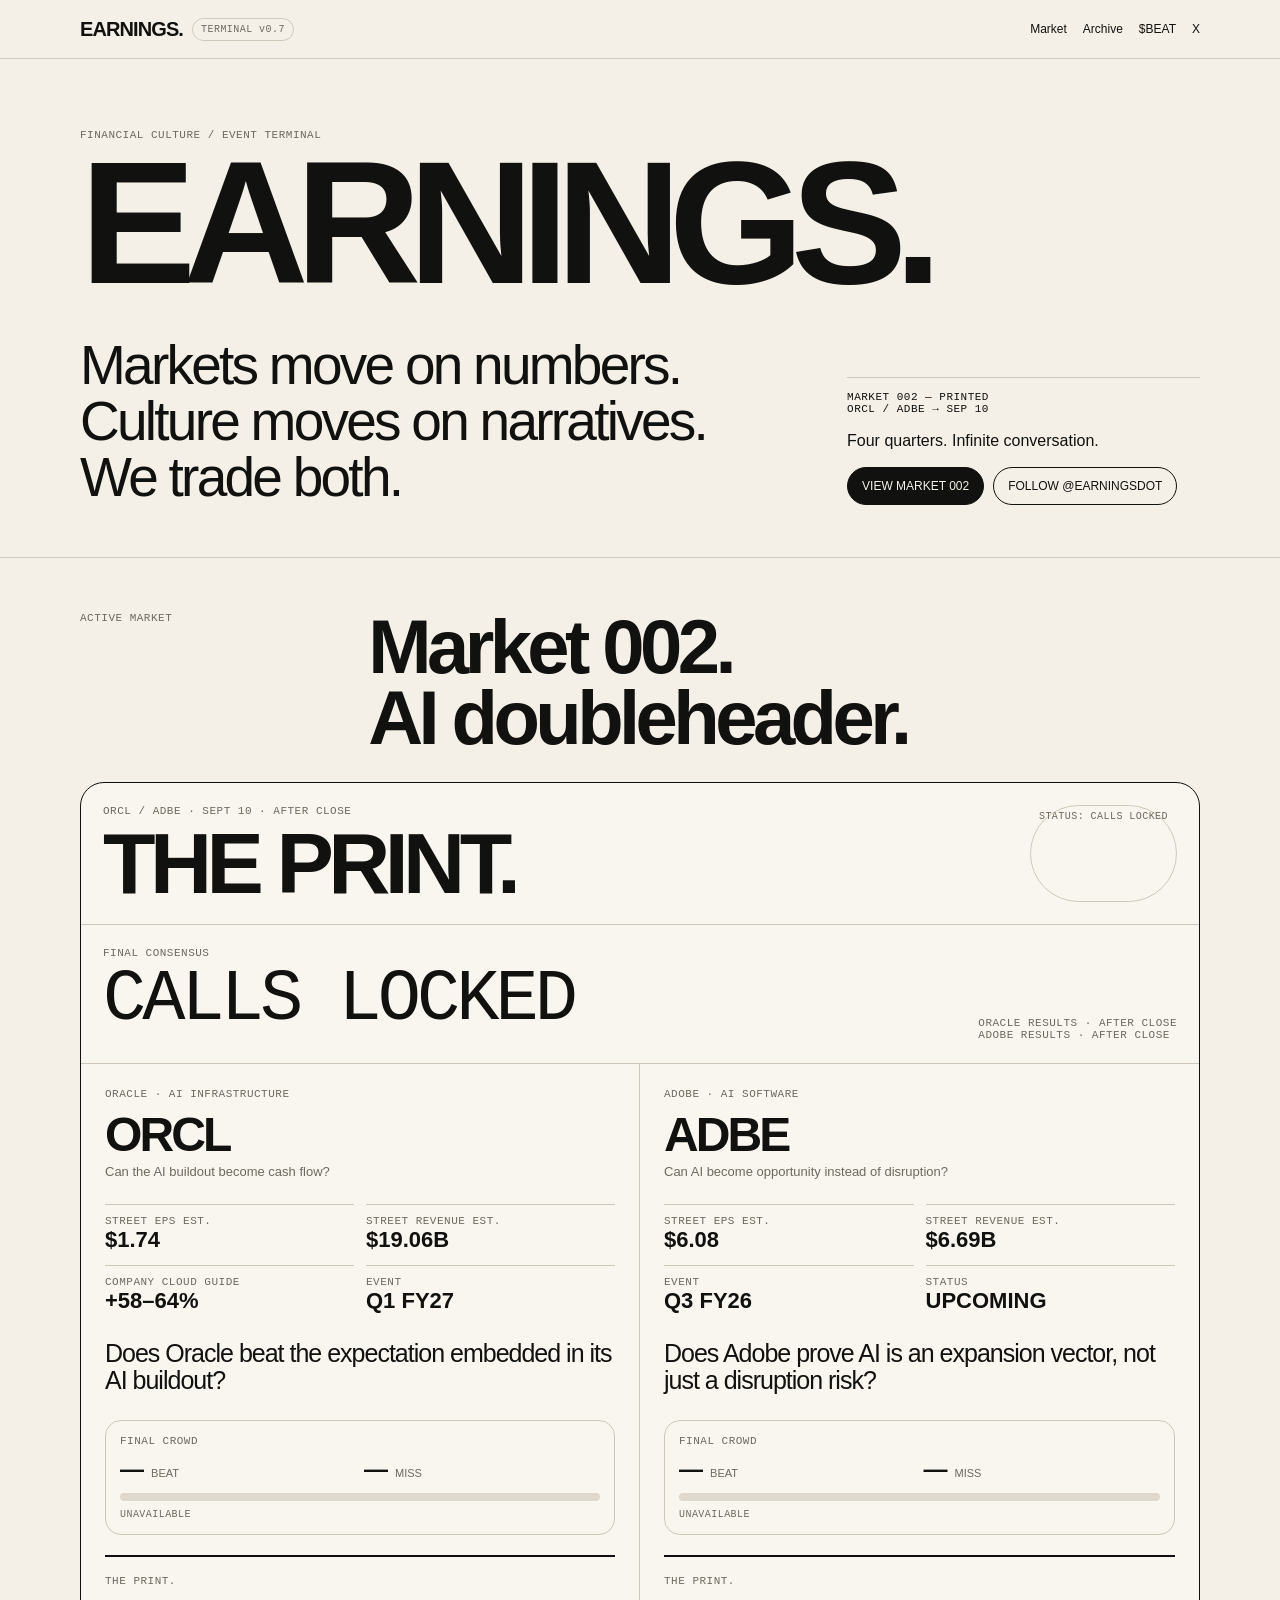
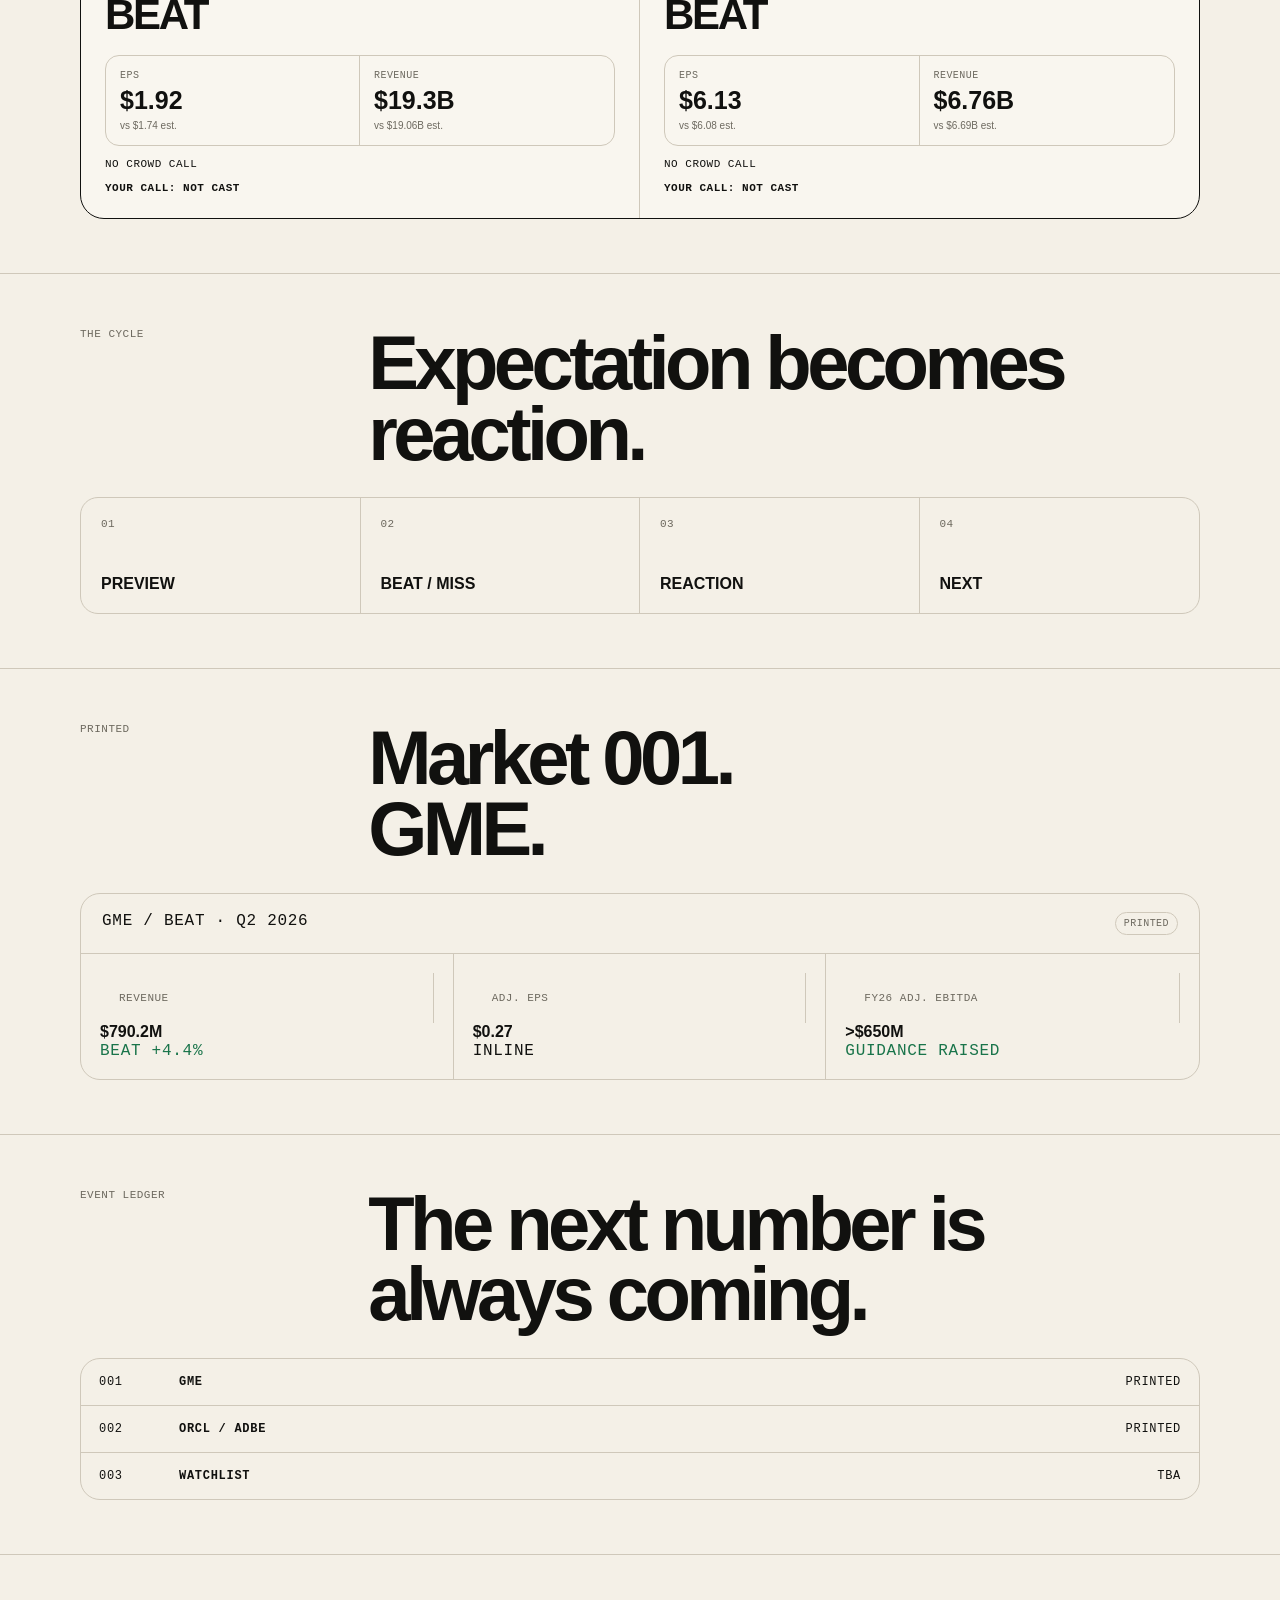
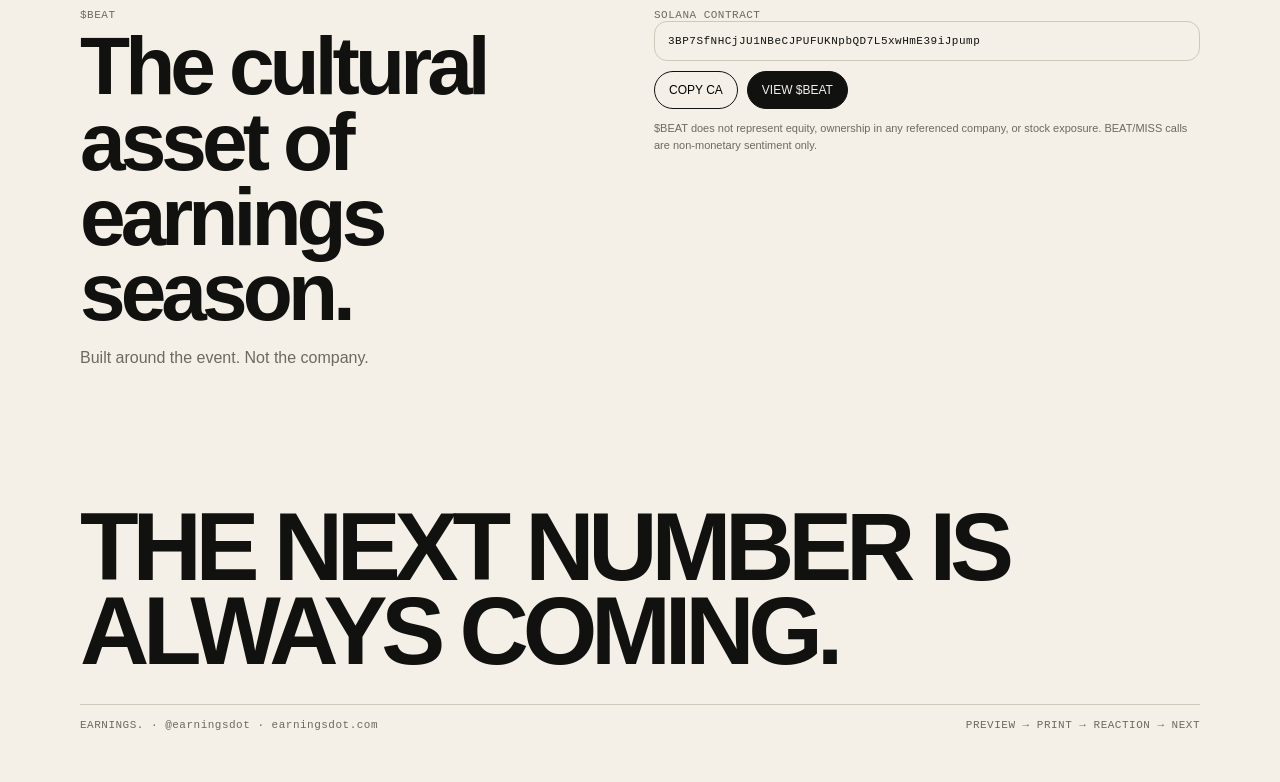
==== commit 5482ffca: "Update Market 002 post-print CTA" ====
--- a/index.html
+++ b/index.html
@@ -1 +1 @@
-<!doctype html><html lang="en"><head><meta charset="utf-8"><meta name="viewport" content="width=device-width,initial-scale=1,viewport-fit=cover"><meta name="theme-color" content="#f4f0e7"><meta name="description" content="EARNINGS. The event terminal for expectation, print and reaction."><meta property="og:title" content="EARNINGS. — Terminal v0.7"><meta property="og:description" content="Market 002: ORCL / ADBE. Expectation → print → reaction."><meta property="og:url" content="https://earningsdot.com"><link rel="canonical" href="https://earningsdot.com"><link rel="stylesheet" href="styles.css?v=0.7.3"><title>EARNINGS.</title></head><body><header class="nav"><div class="wrap navin"><div style="display:flex;align-items:center;gap:9px"><a class="brand" href="#">EARNINGS.</a><span class="badge mono">TERMINAL v0.7</span></div><nav class="navlinks"><a href="#market">Market</a><a href="#archive">Archive</a><a href="#beat">$BEAT</a><a href="https://x.com/earningsdot">X</a></nav></div></header><main><div class="wrap hero"><div class="eyebrow mono">Financial culture / event terminal</div><h1>EARNINGS.</h1><div class="heroGrid"><p class="thesis">Markets move on numbers.<br>Culture moves on narratives.<br>We trade both.</p><div class="side"><div class="mono" style="font-size:11px">MARKET 002 — LIVE<br>ORCL / ADBE → SEP 10</div><div>Four quarters. Infinite conversation.</div><div class="btns"><a class="btn dark" href="#market">OPEN MARKET 002</a><a class="btn" href="https://x.com/earningsdot">FOLLOW @EARNINGSDOT</a></div></div></div></div><section id="market"><div class="wrap"><div class="title"><div class="eyebrow mono">Active market</div><h2>Market 002.<br>AI doubleheader.</h2></div><article class="active"><div class="activeTop"><div><div class="eyebrow mono">ORCL / ADBE · SEPT 10 · AFTER CLOSE</div><h3 id="market-headline">NEXT PRINT.</h3></div><span class="pill mono" id="market-status">STATUS: OPEN</span></div><div class="count"><div><div class="eyebrow mono" id="window-label">PRINT WINDOW</div><div class="clock mono" id="countdown">CALCULATING</div></div><div class="mono" style="font-size:11px;color:var(--muted)">ORACLE RESULTS · AFTER CLOSE<br>ADOBE RESULTS · AFTER CLOSE</div></div><div class="double"><div class="company"><div class="eyebrow mono">ORACLE · AI INFRASTRUCTURE</div><h4>ORCL</h4><div class="theme">Can the AI buildout become cash flow?</div><div class="metrics"><div class="metric"><div class="eyebrow mono">Street EPS est.</div><strong>$1.74</strong></div><div class="metric"><div class="eyebrow mono">Street revenue est.</div><strong>$19.06B</strong></div><div class="metric"><div class="eyebrow mono">Company cloud guide</div><strong>+58–64%</strong></div><div class="metric"><div class="eyebrow mono">Event</div><strong>Q1 FY27</strong></div></div><div class="question">Does Oracle beat the expectation embedded in its AI buildout?</div><div class="community"><div class="eyebrow mono" id="orcl-crowd-label">THE CROWD</div><div class="crowdLine"><strong id="orcl-beat-pct">—</strong><span>BEAT</span><strong id="orcl-miss-pct">—</strong><span>MISS</span></div><div class="crowdBar"><i id="orcl-beat-bar"></i></div><div class="crowdCount mono" id="orcl-count">LOADING CALLS</div></div><div class="preCall" id="orcl-precall"><div class="eyebrow mono">YOUR CALL · SENTIMENT ONLY</div><div class="voteRow"><button class="vote" data-market="orcl" data-label="ORCL" data-theme="AI INFRASTRUCTURE" data-vote="BEAT">BEAT</button><button class="vote" data-market="orcl" data-label="ORCL" data-theme="AI INFRASTRUCTURE" data-vote="MISS">MISS</button></div><div class="call mono" id="orcl-call">YOUR CALL: NOT CAST</div><button class="shareBtn" id="orcl-share" data-market="orcl" hidden>OPEN MY CALL ↗</button></div><div class="printPanel" id="orcl-print" hidden><div class="eyebrow mono">THE PRINT.</div><div class="printVerdict" id="orcl-verdict">AWAITING RESULT</div><div class="printMetrics"><div><span class="mono">EPS</span><strong id="orcl-eps">—</strong><small id="orcl-eps-comp">vs $1.74 est.</small></div><div><span class="mono">REVENUE</span><strong id="orcl-revenue">—</strong><small id="orcl-revenue-comp">vs $19.06B est.</small></div></div><div class="crowdVerdict mono" id="orcl-crowd-verdict">FINAL CROWD LOCKED</div><div class="userVerdict mono" id="orcl-user-verdict">YOUR CALL: —</div></div></div><div class="company"><div class="eyebrow mono">ADOBE · AI SOFTWARE</div><h4>ADBE</h4><div class="theme">Can AI become opportunity instead of disruption?</div><div class="metrics"><div class="metric"><div class="eyebrow mono">Street EPS est.</div><strong>$6.08</strong></div><div class="metric"><div class="eyebrow mono">Street revenue est.</div><strong>$6.69B</strong></div><div class="metric"><div class="eyebrow mono">Event</div><strong>Q3 FY26</strong></div><div class="metric"><div class="eyebrow mono">Status</div><strong>UPCOMING</strong></div></div><div class="question">Does Adobe prove AI is an expansion vector, not just a disruption risk?</div><div class="community"><div class="eyebrow mono" id="adbe-crowd-label">THE CROWD</div><div class="crowdLine"><strong id="adbe-beat-pct">—</strong><span>BEAT</span><strong id="adbe-miss-pct">—</strong><span>MISS</span></div><div class="crowdBar"><i id="adbe-beat-bar"></i></div><div class="crowdCount mono" id="adbe-count">LOADING CALLS</div></div><div class="preCall" id="adbe-precall"><div class="eyebrow mono">YOUR CALL · SENTIMENT ONLY</div><div class="voteRow"><button class="vote" data-market="adbe" data-label="ADBE" data-theme="AI SOFTWARE" data-vote="BEAT">BEAT</button><button class="vote" data-market="adbe" data-label="ADBE" data-theme="AI SOFTWARE" data-vote="MISS">MISS</button></div><div class="call mono" id="adbe-call">YOUR CALL: NOT CAST</div><button class="shareBtn" id="adbe-share" data-market="adbe" hidden>OPEN MY CALL ↗</button></div><div class="printPanel" id="adbe-print" hidden><div class="eyebrow mono">THE PRINT.</div><div class="printVerdict" id="adbe-verdict">AWAITING RESULT</div><div class="printMetrics"><div><span class="mono">EPS</span><strong id="adbe-eps">—</strong><small id="adbe-eps-comp">vs $6.08 est.</small></div><div><span class="mono">REVENUE</span><strong id="adbe-revenue">—</strong><small id="adbe-revenue-comp">vs $6.69B est.</small></div></div><div class="crowdVerdict mono" id="adbe-crowd-verdict">FINAL CROWD LOCKED</div><div class="userVerdict mono" id="adbe-user-verdict">YOUR CALL: —</div></div></div></div></article></div></section><section><div class="wrap"><div class="title"><div class="eyebrow mono">The cycle</div><h2>Expectation becomes reaction.</h2></div><div class="cycle"><div><span class="eyebrow mono">01</span><strong>PREVIEW</strong></div><div><span class="eyebrow mono">02</span><strong>BEAT / MISS</strong></div><div><span class="eyebrow mono">03</span><strong>REACTION</strong></div><div><span class="eyebrow mono">04</span><strong>NEXT</strong></div></div></div></section><section id="archive"><div class="wrap"><div class="title"><div class="eyebrow mono">Printed</div><h2>Market 001.<br>GME.</h2></div><div class="archive"><div class="archiveHead"><span class="mono">GME / BEAT · Q2 2026</span><span class="pill mono">PRINTED</span></div><div class="archiveMetrics"><div><div class="eyebrow mono">Revenue</div><strong>$790.2M</strong><br><span class="green mono">BEAT +4.4%</span></div><div><div class="eyebrow mono">Adj. EPS</div><strong>$0.27</strong><br><span class="mono">INLINE</span></div><div><div class="eyebrow mono">FY26 Adj. EBITDA</div><strong>&gt;$650M</strong><br><span class="green mono">GUIDANCE RAISED</span></div></div></div></div></section><section><div class="wrap"><div class="title"><div class="eyebrow mono">Event ledger</div><h2>The next number is always coming.</h2></div><div class="ledger mono"><div class="row"><span>001</span><strong>GME</strong><span>PRINTED</span></div><div class="row"><span>002</span><strong>ORCL / ADBE</strong><span id="ledger-002">OPEN</span></div><div class="row"><span>003</span><strong>WATCHLIST</strong><span>TBA</span></div></div></div></section><section id="beat"><div class="wrap token"><div><div class="eyebrow mono">$BEAT</div><h2>The cultural asset of earnings season.</h2><p style="color:var(--muted);line-height:1.5">Built around the event. Not the company.</p></div><div><div class="eyebrow mono">Solana contract</div><div class="ca mono">3BP7SfNHCjJU1NBeCJPUFUKNpbQD7L5xwHmE39iJpump</div><div class="btns" style="margin-top:10px"><button class="btn" id="copy">COPY CA</button><a class="btn dark" href="https://pump.fun/coin/3BP7SfNHCjJU1NBeCJPUFUKNpbQD7L5xwHmE39iJpump">VIEW $BEAT</a></div><p style="font-size:11px;color:var(--muted);line-height:1.5">$BEAT does not represent equity, ownership in any referenced company, or stock exposure. BEAT/MISS calls are non-monetary sentiment only.</p></div></div></section></main><footer class="footer"><div class="wrap"><h2>THE NEXT NUMBER IS ALWAYS COMING.</h2><div class="foot mono"><span>EARNINGS. · @earningsdot · earningsdot.com</span><span>PREVIEW → PRINT → REACTION → NEXT</span></div></div></footer><div class="modal" id="call-modal" hidden><div class="modalBackdrop" data-close></div><div class="callCard"><button class="close" data-close>×</button><div class="eyebrow mono">E.</div><div class="callKicker mono">THE CALL.</div><div class="callTicker" id="modal-ticker">ORCL</div><div class="callVote" id="modal-vote">BEAT</div><div class="callMeta mono">MARKET 002</div><div class="callTheme mono" id="modal-theme">AI INFRASTRUCTURE</div><div class="callRule"></div><div class="callCrowdLabel mono">THE CROWD</div><div class="callCrowd"><strong id="modal-crowd">—</strong><span id="modal-crowd-count" class="mono">LOADING</span></div><div class="callRule"></div><div class="callLock mono" id="modal-lock">YOUR CALL IS LOCKED</div><div class="callCountdown mono" id="modal-countdown">PRINT →</div><div class="callId mono" id="modal-id">E//CALL 002</div><div class="cardActions"><button class="btn dark" id="share-x">SHARE ON X ↗</button><button class="btn" id="copy-call">COPY CALL</button><button class="btn" data-close>BACK TO MARKET</button></div></div></div><script src="Config.js?v=1"></script><script src="app.js?v=0.7.3"></script></body></html>+<!doctype html><html lang="en"><head><meta charset="utf-8"><meta name="viewport" content="width=device-width,initial-scale=1,viewport-fit=cover"><meta name="theme-color" content="#f4f0e7"><meta name="description" content="EARNINGS. The event terminal for expectation, print and reaction."><meta property="og:title" content="EARNINGS. — Terminal v0.7"><meta property="og:description" content="Market 002: ORCL / ADBE. Expectation → print → reaction."><meta property="og:url" content="https://earningsdot.com"><link rel="canonical" href="https://earningsdot.com"><link rel="stylesheet" href="styles.css?v=0.7.3"><title>EARNINGS.</title></head><body><header class="nav"><div class="wrap navin"><div style="display:flex;align-items:center;gap:9px"><a class="brand" href="#">EARNINGS.</a><span class="badge mono">TERMINAL v0.7</span></div><nav class="navlinks"><a href="#market">Market</a><a href="#archive">Archive</a><a href="#beat">$BEAT</a><a href="https://x.com/earningsdot">X</a></nav></div></header><main><div class="wrap hero"><div class="eyebrow mono">Financial culture / event terminal</div><h1>EARNINGS.</h1><div class="heroGrid"><p class="thesis">Markets move on numbers.<br>Culture moves on narratives.<br>We trade both.</p><div class="side"><div class="mono" style="font-size:11px">MARKET 002 — PRINTED<br>ORCL / ADBE → SEP 10</div><div>Four quarters. Infinite conversation.</div><div class="btns"><a class="btn dark" href="#market">VIEW MARKET 002</a><a class="btn" href="https://x.com/earningsdot">FOLLOW @EARNINGSDOT</a></div></div></div></div><section id="market"><div class="wrap"><div class="title"><div class="eyebrow mono">Active market</div><h2>Market 002.<br>AI doubleheader.</h2></div><article class="active"><div class="activeTop"><div><div class="eyebrow mono">ORCL / ADBE · SEPT 10 · AFTER CLOSE</div><h3 id="market-headline">NEXT PRINT.</h3></div><span class="pill mono" id="market-status">STATUS: OPEN</span></div><div class="count"><div><div class="eyebrow mono" id="window-label">PRINT WINDOW</div><div class="clock mono" id="countdown">CALCULATING</div></div><div class="mono" style="font-size:11px;color:var(--muted)">ORACLE RESULTS · AFTER CLOSE<br>ADOBE RESULTS · AFTER CLOSE</div></div><div class="double"><div class="company"><div class="eyebrow mono">ORACLE · AI INFRASTRUCTURE</div><h4>ORCL</h4><div class="theme">Can the AI buildout become cash flow?</div><div class="metrics"><div class="metric"><div class="eyebrow mono">Street EPS est.</div><strong>$1.74</strong></div><div class="metric"><div class="eyebrow mono">Street revenue est.</div><strong>$19.06B</strong></div><div class="metric"><div class="eyebrow mono">Company cloud guide</div><strong>+58–64%</strong></div><div class="metric"><div class="eyebrow mono">Event</div><strong>Q1 FY27</strong></div></div><div class="question">Does Oracle beat the expectation embedded in its AI buildout?</div><div class="community"><div class="eyebrow mono" id="orcl-crowd-label">THE CROWD</div><div class="crowdLine"><strong id="orcl-beat-pct">—</strong><span>BEAT</span><strong id="orcl-miss-pct">—</strong><span>MISS</span></div><div class="crowdBar"><i id="orcl-beat-bar"></i></div><div class="crowdCount mono" id="orcl-count">LOADING CALLS</div></div><div class="preCall" id="orcl-precall"><div class="eyebrow mono">YOUR CALL · SENTIMENT ONLY</div><div class="voteRow"><button class="vote" data-market="orcl" data-label="ORCL" data-theme="AI INFRASTRUCTURE" data-vote="BEAT">BEAT</button><button class="vote" data-market="orcl" data-label="ORCL" data-theme="AI INFRASTRUCTURE" data-vote="MISS">MISS</button></div><div class="call mono" id="orcl-call">YOUR CALL: NOT CAST</div><button class="shareBtn" id="orcl-share" data-market="orcl" hidden>OPEN MY CALL ↗</button></div><div class="printPanel" id="orcl-print" hidden><div class="eyebrow mono">THE PRINT.</div><div class="printVerdict" id="orcl-verdict">AWAITING RESULT</div><div class="printMetrics"><div><span class="mono">EPS</span><strong id="orcl-eps">—</strong><small id="orcl-eps-comp">vs $1.74 est.</small></div><div><span class="mono">REVENUE</span><strong id="orcl-revenue">—</strong><small id="orcl-revenue-comp">vs $19.06B est.</small></div></div><div class="crowdVerdict mono" id="orcl-crowd-verdict">FINAL CROWD LOCKED</div><div class="userVerdict mono" id="orcl-user-verdict">YOUR CALL: —</div></div></div><div class="company"><div class="eyebrow mono">ADOBE · AI SOFTWARE</div><h4>ADBE</h4><div class="theme">Can AI become opportunity instead of disruption?</div><div class="metrics"><div class="metric"><div class="eyebrow mono">Street EPS est.</div><strong>$6.08</strong></div><div class="metric"><div class="eyebrow mono">Street revenue est.</div><strong>$6.69B</strong></div><div class="metric"><div class="eyebrow mono">Event</div><strong>Q3 FY26</strong></div><div class="metric"><div class="eyebrow mono">Status</div><strong>UPCOMING</strong></div></div><div class="question">Does Adobe prove AI is an expansion vector, not just a disruption risk?</div><div class="community"><div class="eyebrow mono" id="adbe-crowd-label">THE CROWD</div><div class="crowdLine"><strong id="adbe-beat-pct">—</strong><span>BEAT</span><strong id="adbe-miss-pct">—</strong><span>MISS</span></div><div class="crowdBar"><i id="adbe-beat-bar"></i></div><div class="crowdCount mono" id="adbe-count">LOADING CALLS</div></div><div class="preCall" id="adbe-precall"><div class="eyebrow mono">YOUR CALL · SENTIMENT ONLY</div><div class="voteRow"><button class="vote" data-market="adbe" data-label="ADBE" data-theme="AI SOFTWARE" data-vote="BEAT">BEAT</button><button class="vote" data-market="adbe" data-label="ADBE" data-theme="AI SOFTWARE" data-vote="MISS">MISS</button></div><div class="call mono" id="adbe-call">YOUR CALL: NOT CAST</div><button class="shareBtn" id="adbe-share" data-market="adbe" hidden>OPEN MY CALL ↗</button></div><div class="printPanel" id="adbe-print" hidden><div class="eyebrow mono">THE PRINT.</div><div class="printVerdict" id="adbe-verdict">AWAITING RESULT</div><div class="printMetrics"><div><span class="mono">EPS</span><strong id="adbe-eps">—</strong><small id="adbe-eps-comp">vs $6.08 est.</small></div><div><span class="mono">REVENUE</span><strong id="adbe-revenue">—</strong><small id="adbe-revenue-comp">vs $6.69B est.</small></div></div><div class="crowdVerdict mono" id="adbe-crowd-verdict">FINAL CROWD LOCKED</div><div class="userVerdict mono" id="adbe-user-verdict">YOUR CALL: —</div></div></div></div></article></div></section><section><div class="wrap"><div class="title"><div class="eyebrow mono">The cycle</div><h2>Expectation becomes reaction.</h2></div><div class="cycle"><div><span class="eyebrow mono">01</span><strong>PREVIEW</strong></div><div><span class="eyebrow mono">02</span><strong>BEAT / MISS</strong></div><div><span class="eyebrow mono">03</span><strong>REACTION</strong></div><div><span class="eyebrow mono">04</span><strong>NEXT</strong></div></div></div></section><section id="archive"><div class="wrap"><div class="title"><div class="eyebrow mono">Printed</div><h2>Market 001.<br>GME.</h2></div><div class="archive"><div class="archiveHead"><span class="mono">GME / BEAT · Q2 2026</span><span class="pill mono">PRINTED</span></div><div class="archiveMetrics"><div><div class="eyebrow mono">Revenue</div><strong>$790.2M</strong><br><span class="green mono">BEAT +4.4%</span></div><div><div class="eyebrow mono">Adj. EPS</div><strong>$0.27</strong><br><span class="mono">INLINE</span></div><div><div class="eyebrow mono">FY26 Adj. EBITDA</div><strong>&gt;$650M</strong><br><span class="green mono">GUIDANCE RAISED</span></div></div></div></div></section><section><div class="wrap"><div class="title"><div class="eyebrow mono">Event ledger</div><h2>The next number is always coming.</h2></div><div class="ledger mono"><div class="row"><span>001</span><strong>GME</strong><span>PRINTED</span></div><div class="row"><span>002</span><strong>ORCL / ADBE</strong><span id="ledger-002">OPEN</span></div><div class="row"><span>003</span><strong>WATCHLIST</strong><span>TBA</span></div></div></div></section><section id="beat"><div class="wrap token"><div><div class="eyebrow mono">$BEAT</div><h2>The cultural asset of earnings season.</h2><p style="color:var(--muted);line-height:1.5">Built around the event. Not the company.</p></div><div><div class="eyebrow mono">Solana contract</div><div class="ca mono">3BP7SfNHCjJU1NBeCJPUFUKNpbQD7L5xwHmE39iJpump</div><div class="btns" style="margin-top:10px"><button class="btn" id="copy">COPY CA</button><a class="btn dark" href="https://pump.fun/coin/3BP7SfNHCjJU1NBeCJPUFUKNpbQD7L5xwHmE39iJpump">VIEW $BEAT</a></div><p style="font-size:11px;color:var(--muted);line-height:1.5">$BEAT does not represent equity, ownership in any referenced company, or stock exposure. BEAT/MISS calls are non-monetary sentiment only.</p></div></div></section></main><footer class="footer"><div class="wrap"><h2>THE NEXT NUMBER IS ALWAYS COMING.</h2><div class="foot mono"><span>EARNINGS. · @earningsdot · earningsdot.com</span><span>PREVIEW → PRINT → REACTION → NEXT</span></div></div></footer><div class="modal" id="call-modal" hidden><div class="modalBackdrop" data-close></div><div class="callCard"><button class="close" data-close>×</button><div class="eyebrow mono">E.</div><div class="callKicker mono">THE CALL.</div><div class="callTicker" id="modal-ticker">ORCL</div><div class="callVote" id="modal-vote">BEAT</div><div class="callMeta mono">MARKET 002</div><div class="callTheme mono" id="modal-theme">AI INFRASTRUCTURE</div><div class="callRule"></div><div class="callCrowdLabel mono">THE CROWD</div><div class="callCrowd"><strong id="modal-crowd">—</strong><span id="modal-crowd-count" class="mono">LOADING</span></div><div class="callRule"></div><div class="callLock mono" id="modal-lock">YOUR CALL IS LOCKED</div><div class="callCountdown mono" id="modal-countdown">PRINT →</div><div class="callId mono" id="modal-id">E//CALL 002</div><div class="cardActions"><button class="btn dark" id="share-x">SHARE ON X ↗</button><button class="btn" id="copy-call">COPY CALL</button><button class="btn" data-close>BACK TO MARKET</button></div></div></div><script src="Config.js?v=1"></script><script src="app.js?v=0.7.3"></script></body></html>
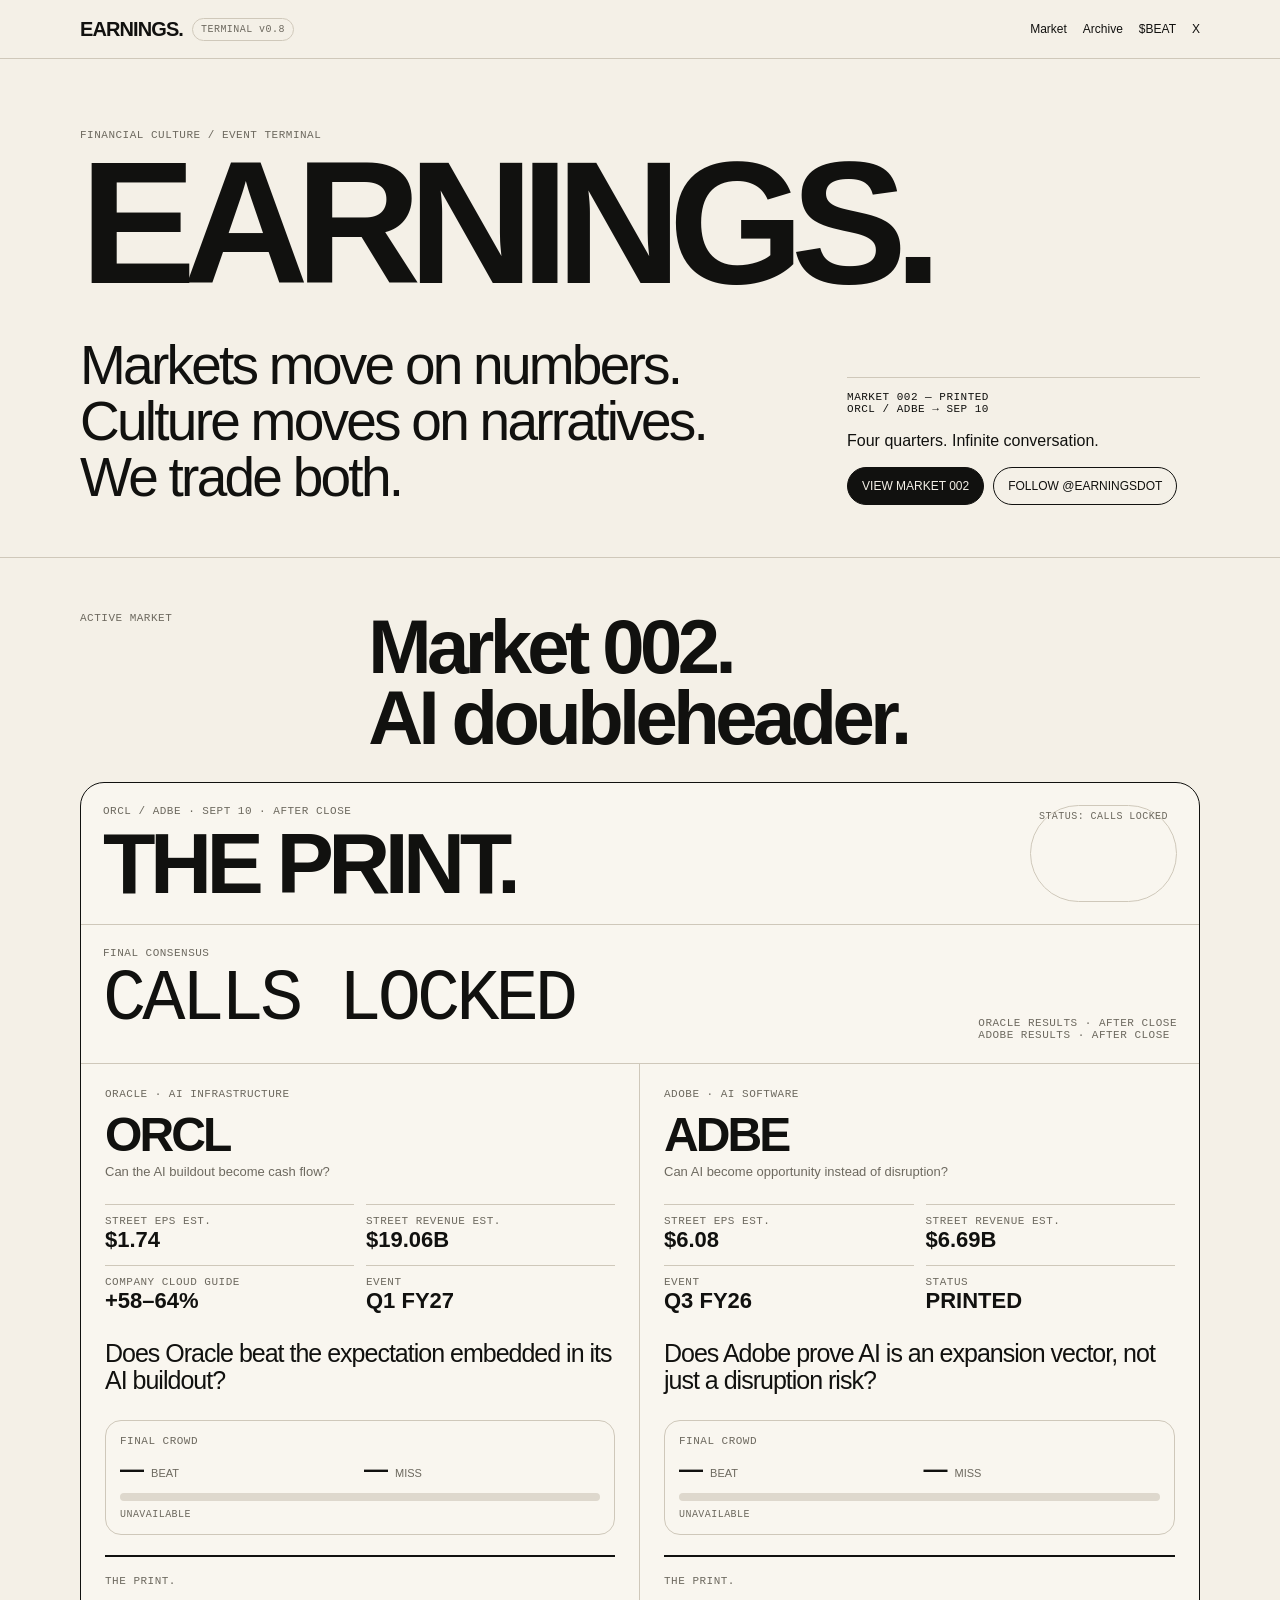
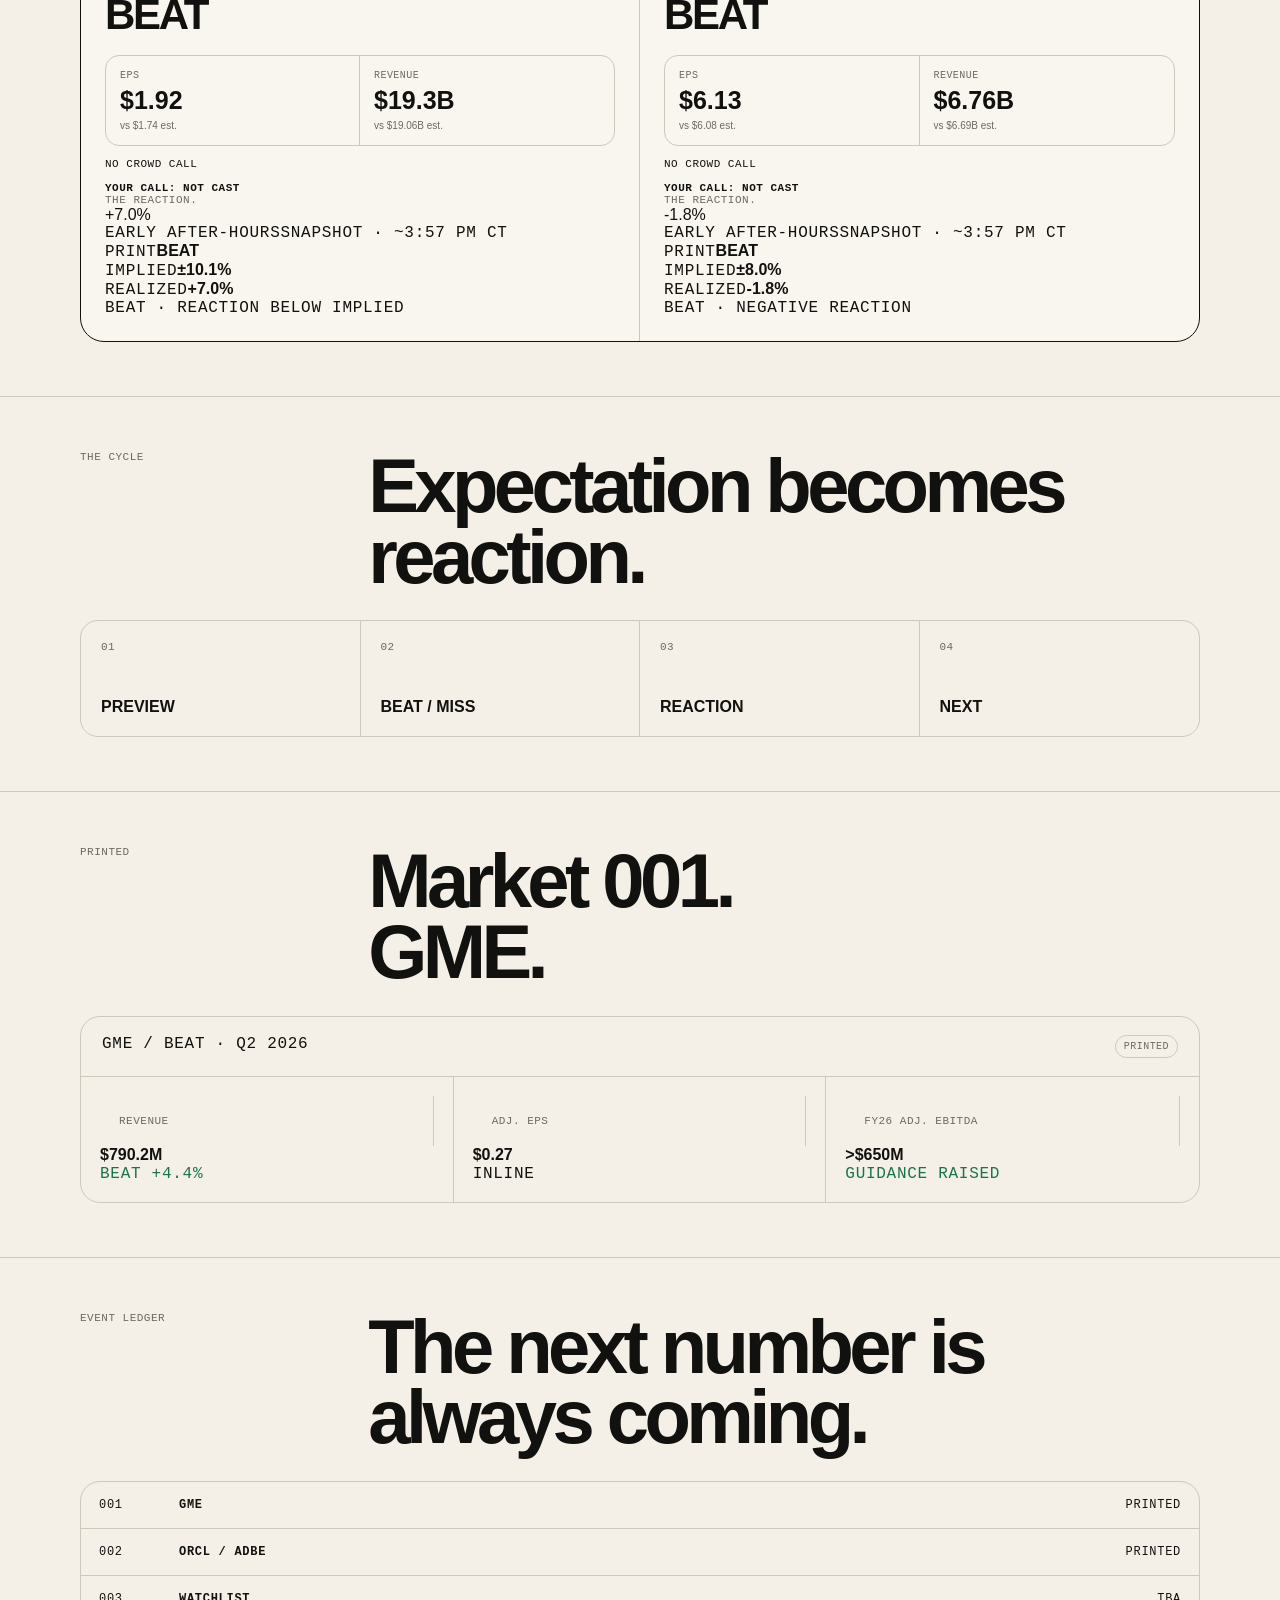
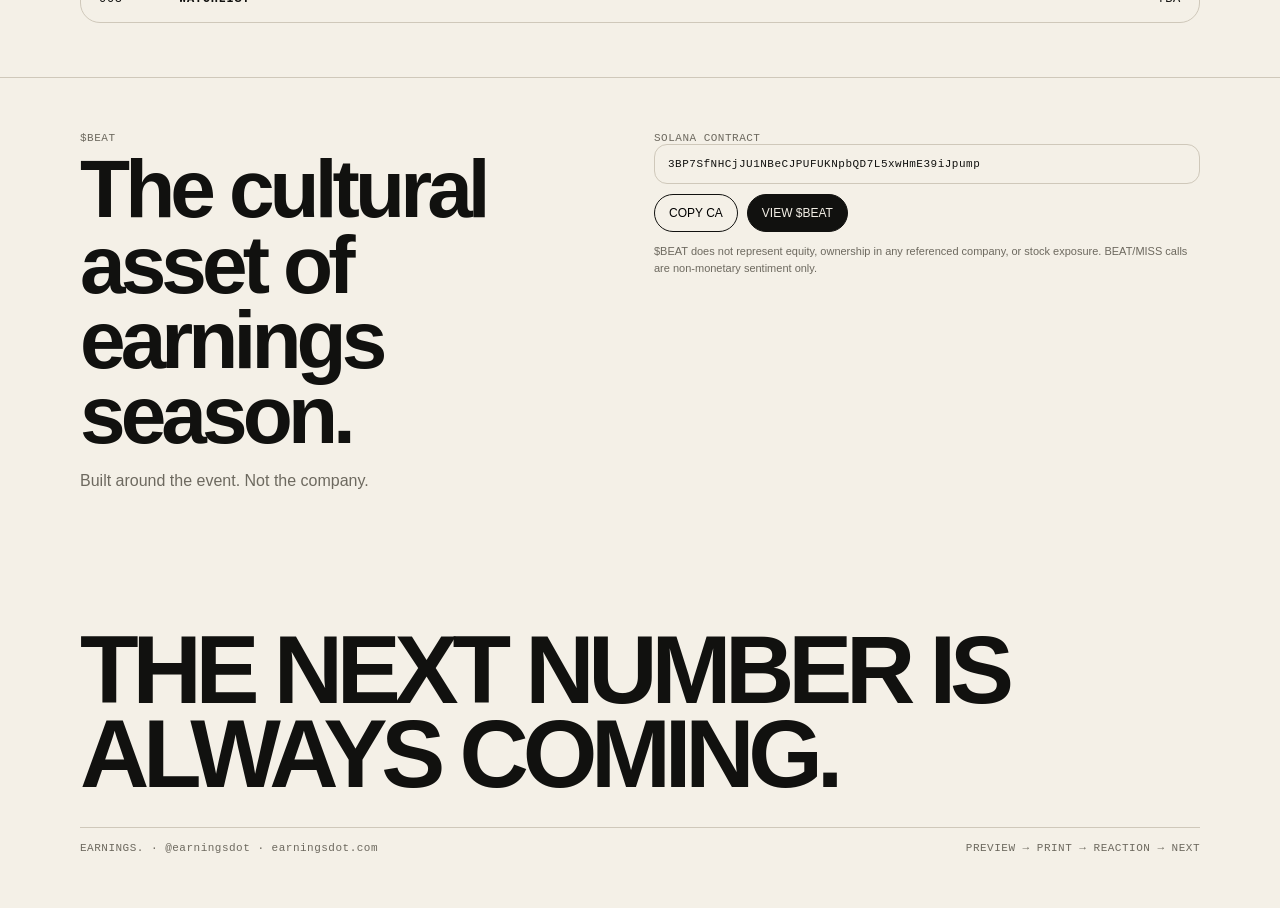
==== commit 0ec37b7e: "Build v0.8 reaction engine UI" ====
--- a/index.html
+++ b/index.html
@@ -1 +1 @@
-<!doctype html><html lang="en"><head><meta charset="utf-8"><meta name="viewport" content="width=device-width,initial-scale=1,viewport-fit=cover"><meta name="theme-color" content="#f4f0e7"><meta name="description" content="EARNINGS. The event terminal for expectation, print and reaction."><meta property="og:title" content="EARNINGS. — Terminal v0.7"><meta property="og:description" content="Market 002: ORCL / ADBE. Expectation → print → reaction."><meta property="og:url" content="https://earningsdot.com"><link rel="canonical" href="https://earningsdot.com"><link rel="stylesheet" href="styles.css?v=0.7.3"><title>EARNINGS.</title></head><body><header class="nav"><div class="wrap navin"><div style="display:flex;align-items:center;gap:9px"><a class="brand" href="#">EARNINGS.</a><span class="badge mono">TERMINAL v0.7</span></div><nav class="navlinks"><a href="#market">Market</a><a href="#archive">Archive</a><a href="#beat">$BEAT</a><a href="https://x.com/earningsdot">X</a></nav></div></header><main><div class="wrap hero"><div class="eyebrow mono">Financial culture / event terminal</div><h1>EARNINGS.</h1><div class="heroGrid"><p class="thesis">Markets move on numbers.<br>Culture moves on narratives.<br>We trade both.</p><div class="side"><div class="mono" style="font-size:11px">MARKET 002 — PRINTED<br>ORCL / ADBE → SEP 10</div><div>Four quarters. Infinite conversation.</div><div class="btns"><a class="btn dark" href="#market">VIEW MARKET 002</a><a class="btn" href="https://x.com/earningsdot">FOLLOW @EARNINGSDOT</a></div></div></div></div><section id="market"><div class="wrap"><div class="title"><div class="eyebrow mono">Active market</div><h2>Market 002.<br>AI doubleheader.</h2></div><article class="active"><div class="activeTop"><div><div class="eyebrow mono">ORCL / ADBE · SEPT 10 · AFTER CLOSE</div><h3 id="market-headline">NEXT PRINT.</h3></div><span class="pill mono" id="market-status">STATUS: OPEN</span></div><div class="count"><div><div class="eyebrow mono" id="window-label">PRINT WINDOW</div><div class="clock mono" id="countdown">CALCULATING</div></div><div class="mono" style="font-size:11px;color:var(--muted)">ORACLE RESULTS · AFTER CLOSE<br>ADOBE RESULTS · AFTER CLOSE</div></div><div class="double"><div class="company"><div class="eyebrow mono">ORACLE · AI INFRASTRUCTURE</div><h4>ORCL</h4><div class="theme">Can the AI buildout become cash flow?</div><div class="metrics"><div class="metric"><div class="eyebrow mono">Street EPS est.</div><strong>$1.74</strong></div><div class="metric"><div class="eyebrow mono">Street revenue est.</div><strong>$19.06B</strong></div><div class="metric"><div class="eyebrow mono">Company cloud guide</div><strong>+58–64%</strong></div><div class="metric"><div class="eyebrow mono">Event</div><strong>Q1 FY27</strong></div></div><div class="question">Does Oracle beat the expectation embedded in its AI buildout?</div><div class="community"><div class="eyebrow mono" id="orcl-crowd-label">THE CROWD</div><div class="crowdLine"><strong id="orcl-beat-pct">—</strong><span>BEAT</span><strong id="orcl-miss-pct">—</strong><span>MISS</span></div><div class="crowdBar"><i id="orcl-beat-bar"></i></div><div class="crowdCount mono" id="orcl-count">LOADING CALLS</div></div><div class="preCall" id="orcl-precall"><div class="eyebrow mono">YOUR CALL · SENTIMENT ONLY</div><div class="voteRow"><button class="vote" data-market="orcl" data-label="ORCL" data-theme="AI INFRASTRUCTURE" data-vote="BEAT">BEAT</button><button class="vote" data-market="orcl" data-label="ORCL" data-theme="AI INFRASTRUCTURE" data-vote="MISS">MISS</button></div><div class="call mono" id="orcl-call">YOUR CALL: NOT CAST</div><button class="shareBtn" id="orcl-share" data-market="orcl" hidden>OPEN MY CALL ↗</button></div><div class="printPanel" id="orcl-print" hidden><div class="eyebrow mono">THE PRINT.</div><div class="printVerdict" id="orcl-verdict">AWAITING RESULT</div><div class="printMetrics"><div><span class="mono">EPS</span><strong id="orcl-eps">—</strong><small id="orcl-eps-comp">vs $1.74 est.</small></div><div><span class="mono">REVENUE</span><strong id="orcl-revenue">—</strong><small id="orcl-revenue-comp">vs $19.06B est.</small></div></div><div class="crowdVerdict mono" id="orcl-crowd-verdict">FINAL CROWD LOCKED</div><div class="userVerdict mono" id="orcl-user-verdict">YOUR CALL: —</div></div></div><div class="company"><div class="eyebrow mono">ADOBE · AI SOFTWARE</div><h4>ADBE</h4><div class="theme">Can AI become opportunity instead of disruption?</div><div class="metrics"><div class="metric"><div class="eyebrow mono">Street EPS est.</div><strong>$6.08</strong></div><div class="metric"><div class="eyebrow mono">Street revenue est.</div><strong>$6.69B</strong></div><div class="metric"><div class="eyebrow mono">Event</div><strong>Q3 FY26</strong></div><div class="metric"><div class="eyebrow mono">Status</div><strong>UPCOMING</strong></div></div><div class="question">Does Adobe prove AI is an expansion vector, not just a disruption risk?</div><div class="community"><div class="eyebrow mono" id="adbe-crowd-label">THE CROWD</div><div class="crowdLine"><strong id="adbe-beat-pct">—</strong><span>BEAT</span><strong id="adbe-miss-pct">—</strong><span>MISS</span></div><div class="crowdBar"><i id="adbe-beat-bar"></i></div><div class="crowdCount mono" id="adbe-count">LOADING CALLS</div></div><div class="preCall" id="adbe-precall"><div class="eyebrow mono">YOUR CALL · SENTIMENT ONLY</div><div class="voteRow"><button class="vote" data-market="adbe" data-label="ADBE" data-theme="AI SOFTWARE" data-vote="BEAT">BEAT</button><button class="vote" data-market="adbe" data-label="ADBE" data-theme="AI SOFTWARE" data-vote="MISS">MISS</button></div><div class="call mono" id="adbe-call">YOUR CALL: NOT CAST</div><button class="shareBtn" id="adbe-share" data-market="adbe" hidden>OPEN MY CALL ↗</button></div><div class="printPanel" id="adbe-print" hidden><div class="eyebrow mono">THE PRINT.</div><div class="printVerdict" id="adbe-verdict">AWAITING RESULT</div><div class="printMetrics"><div><span class="mono">EPS</span><strong id="adbe-eps">—</strong><small id="adbe-eps-comp">vs $6.08 est.</small></div><div><span class="mono">REVENUE</span><strong id="adbe-revenue">—</strong><small id="adbe-revenue-comp">vs $6.69B est.</small></div></div><div class="crowdVerdict mono" id="adbe-crowd-verdict">FINAL CROWD LOCKED</div><div class="userVerdict mono" id="adbe-user-verdict">YOUR CALL: —</div></div></div></div></article></div></section><section><div class="wrap"><div class="title"><div class="eyebrow mono">The cycle</div><h2>Expectation becomes reaction.</h2></div><div class="cycle"><div><span class="eyebrow mono">01</span><strong>PREVIEW</strong></div><div><span class="eyebrow mono">02</span><strong>BEAT / MISS</strong></div><div><span class="eyebrow mono">03</span><strong>REACTION</strong></div><div><span class="eyebrow mono">04</span><strong>NEXT</strong></div></div></div></section><section id="archive"><div class="wrap"><div class="title"><div class="eyebrow mono">Printed</div><h2>Market 001.<br>GME.</h2></div><div class="archive"><div class="archiveHead"><span class="mono">GME / BEAT · Q2 2026</span><span class="pill mono">PRINTED</span></div><div class="archiveMetrics"><div><div class="eyebrow mono">Revenue</div><strong>$790.2M</strong><br><span class="green mono">BEAT +4.4%</span></div><div><div class="eyebrow mono">Adj. EPS</div><strong>$0.27</strong><br><span class="mono">INLINE</span></div><div><div class="eyebrow mono">FY26 Adj. EBITDA</div><strong>&gt;$650M</strong><br><span class="green mono">GUIDANCE RAISED</span></div></div></div></div></section><section><div class="wrap"><div class="title"><div class="eyebrow mono">Event ledger</div><h2>The next number is always coming.</h2></div><div class="ledger mono"><div class="row"><span>001</span><strong>GME</strong><span>PRINTED</span></div><div class="row"><span>002</span><strong>ORCL / ADBE</strong><span id="ledger-002">OPEN</span></div><div class="row"><span>003</span><strong>WATCHLIST</strong><span>TBA</span></div></div></div></section><section id="beat"><div class="wrap token"><div><div class="eyebrow mono">$BEAT</div><h2>The cultural asset of earnings season.</h2><p style="color:var(--muted);line-height:1.5">Built around the event. Not the company.</p></div><div><div class="eyebrow mono">Solana contract</div><div class="ca mono">3BP7SfNHCjJU1NBeCJPUFUKNpbQD7L5xwHmE39iJpump</div><div class="btns" style="margin-top:10px"><button class="btn" id="copy">COPY CA</button><a class="btn dark" href="https://pump.fun/coin/3BP7SfNHCjJU1NBeCJPUFUKNpbQD7L5xwHmE39iJpump">VIEW $BEAT</a></div><p style="font-size:11px;color:var(--muted);line-height:1.5">$BEAT does not represent equity, ownership in any referenced company, or stock exposure. BEAT/MISS calls are non-monetary sentiment only.</p></div></div></section></main><footer class="footer"><div class="wrap"><h2>THE NEXT NUMBER IS ALWAYS COMING.</h2><div class="foot mono"><span>EARNINGS. · @earningsdot · earningsdot.com</span><span>PREVIEW → PRINT → REACTION → NEXT</span></div></div></footer><div class="modal" id="call-modal" hidden><div class="modalBackdrop" data-close></div><div class="callCard"><button class="close" data-close>×</button><div class="eyebrow mono">E.</div><div class="callKicker mono">THE CALL.</div><div class="callTicker" id="modal-ticker">ORCL</div><div class="callVote" id="modal-vote">BEAT</div><div class="callMeta mono">MARKET 002</div><div class="callTheme mono" id="modal-theme">AI INFRASTRUCTURE</div><div class="callRule"></div><div class="callCrowdLabel mono">THE CROWD</div><div class="callCrowd"><strong id="modal-crowd">—</strong><span id="modal-crowd-count" class="mono">LOADING</span></div><div class="callRule"></div><div class="callLock mono" id="modal-lock">YOUR CALL IS LOCKED</div><div class="callCountdown mono" id="modal-countdown">PRINT →</div><div class="callId mono" id="modal-id">E//CALL 002</div><div class="cardActions"><button class="btn dark" id="share-x">SHARE ON X ↗</button><button class="btn" id="copy-call">COPY CALL</button><button class="btn" data-close>BACK TO MARKET</button></div></div></div><script src="Config.js?v=1"></script><script src="app.js?v=0.7.3"></script></body></html>+<!doctype html><html lang="en"><head><meta charset="utf-8"><meta name="viewport" content="width=device-width,initial-scale=1,viewport-fit=cover"><meta name="theme-color" content="#f4f0e7"><meta name="description" content="EARNINGS. The event terminal for expectation, print and reaction."><meta property="og:title" content="EARNINGS. — Terminal v0.8"><meta property="og:description" content="Market 002: ORCL / ADBE. Expectation → print → reaction."><meta property="og:url" content="https://earningsdot.com"><link rel="canonical" href="https://earningsdot.com"><link rel="stylesheet" href="styles.css?v=0.8.0"><title>EARNINGS.</title></head><body><header class="nav"><div class="wrap navin"><div style="display:flex;align-items:center;gap:9px"><a class="brand" href="#">EARNINGS.</a><span class="badge mono">TERMINAL v0.8</span></div><nav class="navlinks"><a href="#market">Market</a><a href="#archive">Archive</a><a href="#beat">$BEAT</a><a href="https://x.com/earningsdot">X</a></nav></div></header><main><div class="wrap hero"><div class="eyebrow mono">Financial culture / event terminal</div><h1>EARNINGS.</h1><div class="heroGrid"><p class="thesis">Markets move on numbers.<br>Culture moves on narratives.<br>We trade both.</p><div class="side"><div class="mono" style="font-size:11px">MARKET 002 — PRINTED<br>ORCL / ADBE → SEP 10</div><div>Four quarters. Infinite conversation.</div><div class="btns"><a class="btn dark" href="#market">VIEW MARKET 002</a><a class="btn" href="https://x.com/earningsdot">FOLLOW @EARNINGSDOT</a></div></div></div></div><section id="market"><div class="wrap"><div class="title"><div class="eyebrow mono">Active market</div><h2>Market 002.<br>AI doubleheader.</h2></div><article class="active"><div class="activeTop"><div><div class="eyebrow mono">ORCL / ADBE · SEPT 10 · AFTER CLOSE</div><h3 id="market-headline">THE PRINT.</h3></div><span class="pill mono" id="market-status">STATUS: CALLS LOCKED</span></div><div class="count"><div><div class="eyebrow mono" id="window-label">FINAL CONSENSUS</div><div class="clock mono" id="countdown">CALLS LOCKED</div></div><div class="mono" style="font-size:11px;color:var(--muted)">ORACLE RESULTS · AFTER CLOSE<br>ADOBE RESULTS · AFTER CLOSE</div></div><div class="double"><div class="company"><div class="eyebrow mono">ORACLE · AI INFRASTRUCTURE</div><h4>ORCL</h4><div class="theme">Can the AI buildout become cash flow?</div><div class="metrics"><div class="metric"><div class="eyebrow mono">Street EPS est.</div><strong>$1.74</strong></div><div class="metric"><div class="eyebrow mono">Street revenue est.</div><strong>$19.06B</strong></div><div class="metric"><div class="eyebrow mono">Company cloud guide</div><strong>+58–64%</strong></div><div class="metric"><div class="eyebrow mono">Event</div><strong>Q1 FY27</strong></div></div><div class="question">Does Oracle beat the expectation embedded in its AI buildout?</div><div class="community"><div class="eyebrow mono" id="orcl-crowd-label">FINAL CROWD</div><div class="crowdLine"><strong id="orcl-beat-pct">—</strong><span>BEAT</span><strong id="orcl-miss-pct">—</strong><span>MISS</span></div><div class="crowdBar"><i id="orcl-beat-bar"></i></div><div class="crowdCount mono" id="orcl-count">LOADING CALLS</div></div><div class="preCall" id="orcl-precall" hidden><div class="eyebrow mono">YOUR CALL · SENTIMENT ONLY</div><div class="voteRow"><button class="vote" data-market="orcl" data-label="ORCL" data-theme="AI INFRASTRUCTURE" data-vote="BEAT">BEAT</button><button class="vote" data-market="orcl" data-label="ORCL" data-theme="AI INFRASTRUCTURE" data-vote="MISS">MISS</button></div><div class="call mono" id="orcl-call">YOUR CALL: NOT CAST</div><button class="shareBtn" id="orcl-share" data-market="orcl" hidden>OPEN MY CALL ↗</button></div><div class="printPanel" id="orcl-print"><div class="eyebrow mono">THE PRINT.</div><div class="printVerdict" id="orcl-verdict">BEAT</div><div class="printMetrics"><div><span class="mono">EPS</span><strong id="orcl-eps">$1.92</strong><small id="orcl-eps-comp">vs $1.74 est.</small></div><div><span class="mono">REVENUE</span><strong id="orcl-revenue">$19.3B</strong><small id="orcl-revenue-comp">vs $19.06B est.</small></div></div><div class="crowdVerdict mono" id="orcl-crowd-verdict">FINAL CROWD LOCKED</div><div class="userVerdict mono" id="orcl-user-verdict">YOUR CALL: —</div></div><div class="reactionPanel" id="orcl-reaction"><div class="eyebrow mono">THE REACTION.</div><div class="reactionMove" id="orcl-reaction-move">+7.0%</div><div class="reactionMeta mono"><span>EARLY AFTER-HOURS</span><span id="orcl-reaction-time">SNAPSHOT · ~3:57 PM CT</span></div><div class="reactionGrid"><div><span class="mono">PRINT</span><strong>BEAT</strong></div><div><span class="mono">IMPLIED</span><strong>±10.1%</strong></div><div><span class="mono">REALIZED</span><strong id="orcl-realized">+7.0%</strong></div></div><div class="reactionTag mono" id="orcl-reaction-tag">BEAT · REACTION BELOW IMPLIED</div></div></div><div class="company"><div class="eyebrow mono">ADOBE · AI SOFTWARE</div><h4>ADBE</h4><div class="theme">Can AI become opportunity instead of disruption?</div><div class="metrics"><div class="metric"><div class="eyebrow mono">Street EPS est.</div><strong>$6.08</strong></div><div class="metric"><div class="eyebrow mono">Street revenue est.</div><strong>$6.69B</strong></div><div class="metric"><div class="eyebrow mono">Event</div><strong>Q3 FY26</strong></div><div class="metric"><div class="eyebrow mono">Status</div><strong>PRINTED</strong></div></div><div class="question">Does Adobe prove AI is an expansion vector, not just a disruption risk?</div><div class="community"><div class="eyebrow mono" id="adbe-crowd-label">FINAL CROWD</div><div class="crowdLine"><strong id="adbe-beat-pct">—</strong><span>BEAT</span><strong id="adbe-miss-pct">—</strong><span>MISS</span></div><div class="crowdBar"><i id="adbe-beat-bar"></i></div><div class="crowdCount mono" id="adbe-count">LOADING CALLS</div></div><div class="preCall" id="adbe-precall" hidden><div class="eyebrow mono">YOUR CALL · SENTIMENT ONLY</div><div class="voteRow"><button class="vote" data-market="adbe" data-label="ADBE" data-theme="AI SOFTWARE" data-vote="BEAT">BEAT</button><button class="vote" data-market="adbe" data-label="ADBE" data-theme="AI SOFTWARE" data-vote="MISS">MISS</button></div><div class="call mono" id="adbe-call">YOUR CALL: NOT CAST</div><button class="shareBtn" id="adbe-share" data-market="adbe" hidden>OPEN MY CALL ↗</button></div><div class="printPanel" id="adbe-print"><div class="eyebrow mono">THE PRINT.</div><div class="printVerdict" id="adbe-verdict">BEAT</div><div class="printMetrics"><div><span class="mono">EPS</span><strong id="adbe-eps">$6.13</strong><small id="adbe-eps-comp">vs $6.08 est.</small></div><div><span class="mono">REVENUE</span><strong id="adbe-revenue">$6.76B</strong><small id="adbe-revenue-comp">vs $6.69B est.</small></div></div><div class="crowdVerdict mono" id="adbe-crowd-verdict">FINAL CROWD LOCKED</div><div class="userVerdict mono" id="adbe-user-verdict">YOUR CALL: —</div></div><div class="reactionPanel" id="adbe-reaction"><div class="eyebrow mono">THE REACTION.</div><div class="reactionMove" id="adbe-reaction-move">-1.8%</div><div class="reactionMeta mono"><span>EARLY AFTER-HOURS</span><span id="adbe-reaction-time">SNAPSHOT · ~3:57 PM CT</span></div><div class="reactionGrid"><div><span class="mono">PRINT</span><strong>BEAT</strong></div><div><span class="mono">IMPLIED</span><strong>±8.0%</strong></div><div><span class="mono">REALIZED</span><strong id="adbe-realized">-1.8%</strong></div></div><div class="reactionTag mono" id="adbe-reaction-tag">BEAT · NEGATIVE REACTION</div></div></div></div></article></div></section><section><div class="wrap"><div class="title"><div class="eyebrow mono">The cycle</div><h2>Expectation becomes reaction.</h2></div><div class="cycle"><div><span class="eyebrow mono">01</span><strong>PREVIEW</strong></div><div><span class="eyebrow mono">02</span><strong>BEAT / MISS</strong></div><div><span class="eyebrow mono">03</span><strong>REACTION</strong></div><div><span class="eyebrow mono">04</span><strong>NEXT</strong></div></div></div></section><section id="archive"><div class="wrap"><div class="title"><div class="eyebrow mono">Printed</div><h2>Market 001.<br>GME.</h2></div><div class="archive"><div class="archiveHead"><span class="mono">GME / BEAT · Q2 2026</span><span class="pill mono">PRINTED</span></div><div class="archiveMetrics"><div><div class="eyebrow mono">Revenue</div><strong>$790.2M</strong><br><span class="green mono">BEAT +4.4%</span></div><div><div class="eyebrow mono">Adj. EPS</div><strong>$0.27</strong><br><span class="mono">INLINE</span></div><div><div class="eyebrow mono">FY26 Adj. EBITDA</div><strong>&gt;$650M</strong><br><span class="green mono">GUIDANCE RAISED</span></div></div></div></div></section><section><div class="wrap"><div class="title"><div class="eyebrow mono">Event ledger</div><h2>The next number is always coming.</h2></div><div class="ledger mono"><div class="row"><span>001</span><strong>GME</strong><span>PRINTED</span></div><div class="row"><span>002</span><strong>ORCL / ADBE</strong><span id="ledger-002">PRINTED</span></div><div class="row"><span>003</span><strong>WATCHLIST</strong><span>TBA</span></div></div></div></section><section id="beat"><div class="wrap token"><div><div class="eyebrow mono">$BEAT</div><h2>The cultural asset of earnings season.</h2><p style="color:var(--muted);line-height:1.5">Built around the event. Not the company.</p></div><div><div class="eyebrow mono">Solana contract</div><div class="ca mono">3BP7SfNHCjJU1NBeCJPUFUKNpbQD7L5xwHmE39iJpump</div><div class="btns" style="margin-top:10px"><button class="btn" id="copy">COPY CA</button><a class="btn dark" href="https://pump.fun/coin/3BP7SfNHCjJU1NBeCJPUFUKNpbQD7L5xwHmE39iJpump">VIEW $BEAT</a></div><p style="font-size:11px;color:var(--muted);line-height:1.5">$BEAT does not represent equity, ownership in any referenced company, or stock exposure. BEAT/MISS calls are non-monetary sentiment only.</p></div></div></section></main><footer class="footer"><div class="wrap"><h2>THE NEXT NUMBER IS ALWAYS COMING.</h2><div class="foot mono"><span>EARNINGS. · @earningsdot · earningsdot.com</span><span>PREVIEW → PRINT → REACTION → NEXT</span></div></div></footer><div class="modal" id="call-modal" hidden><div class="modalBackdrop" data-close></div><div class="callCard"><button class="close" data-close>×</button><div class="eyebrow mono">E.</div><div class="callKicker mono">THE CALL.</div><div class="callTicker" id="modal-ticker">ORCL</div><div class="callVote" id="modal-vote">BEAT</div><div class="callMeta mono">MARKET 002</div><div class="callTheme mono" id="modal-theme">AI INFRASTRUCTURE</div><div class="callRule"></div><div class="callCrowdLabel mono">THE CROWD</div><div class="callCrowd"><strong id="modal-crowd">—</strong><span id="modal-crowd-count" class="mono">LOADING</span></div><div class="callRule"></div><div class="callLock mono" id="modal-lock">YOUR CALL IS LOCKED</div><div class="callCountdown mono" id="modal-countdown">PRINT →</div><div class="callId mono" id="modal-id">E//CALL 002</div><div class="cardActions"><button class="btn dark" id="share-x">SHARE ON X ↗</button><button class="btn" id="copy-call">COPY CALL</button><button class="btn" data-close>BACK TO MARKET</button></div></div></div><script src="Config.js?v=1"></script><script src="app.js?v=0.8.0"></script></body></html>
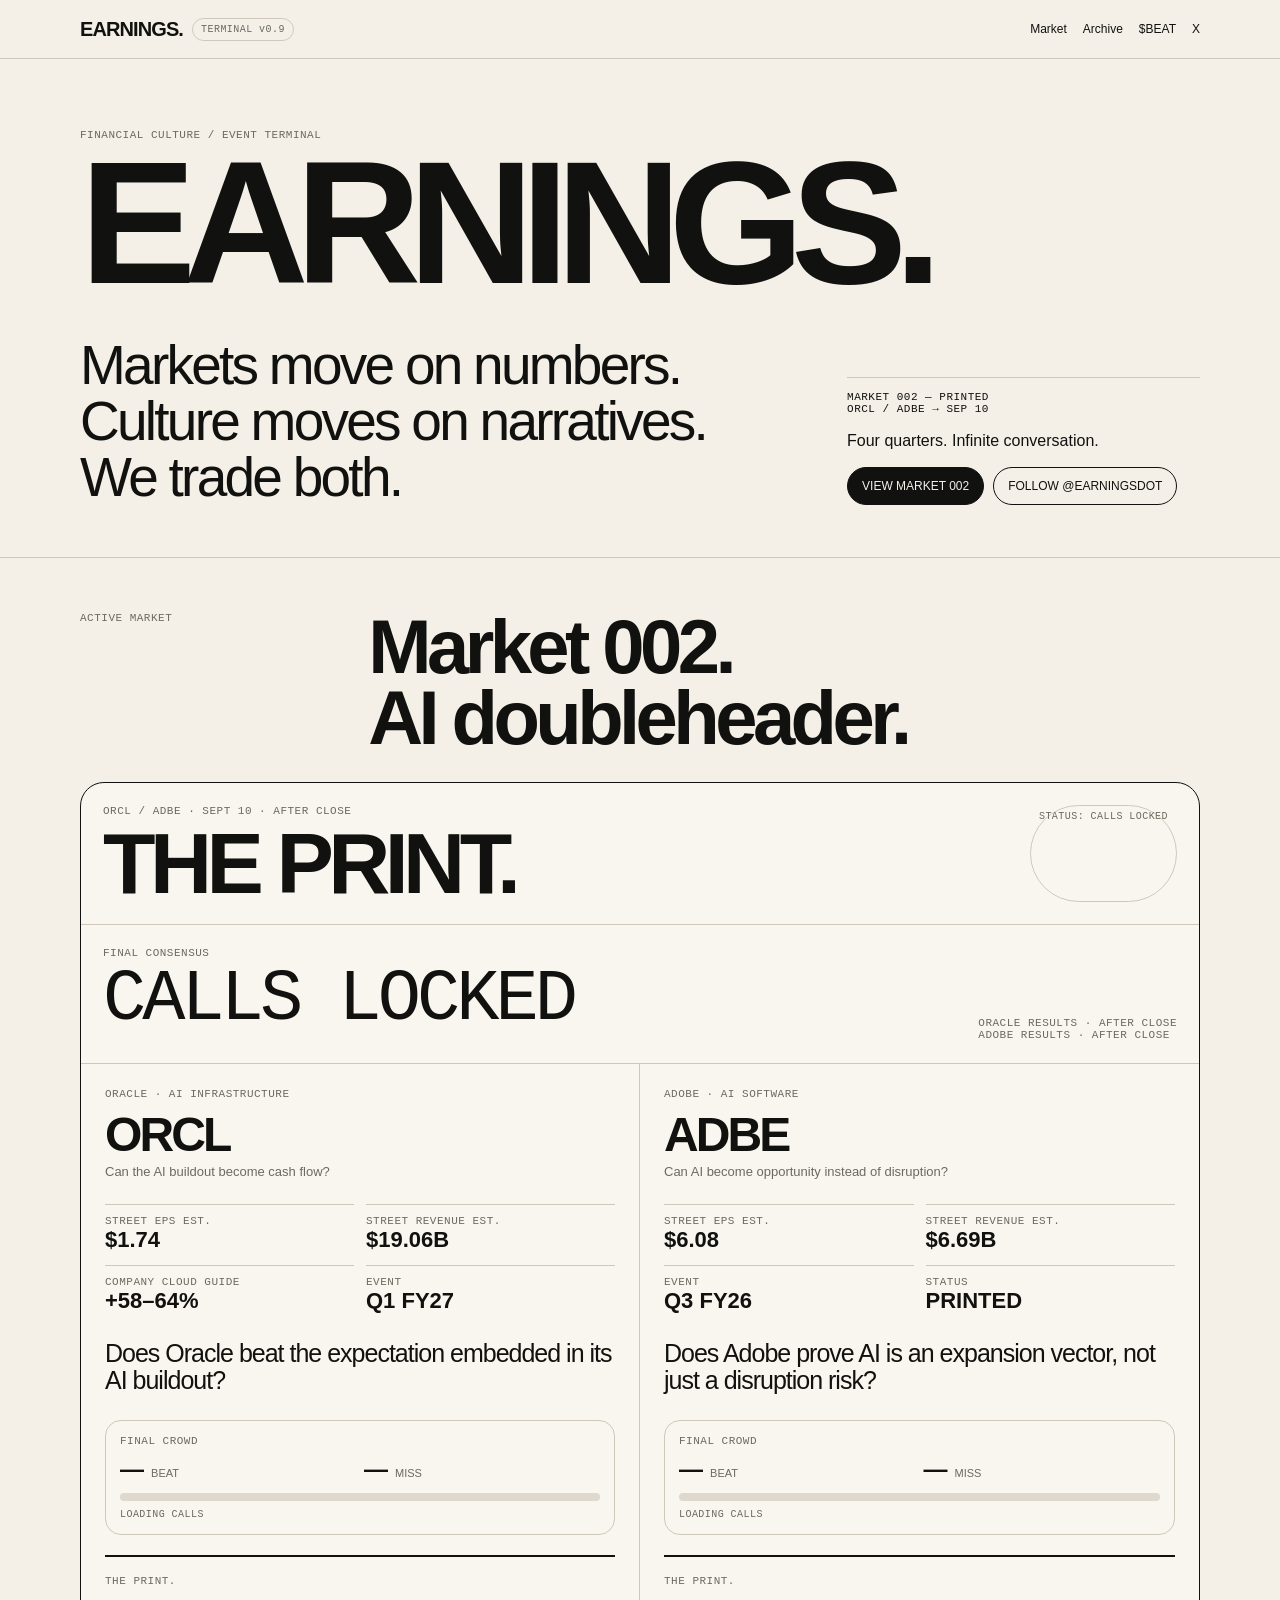
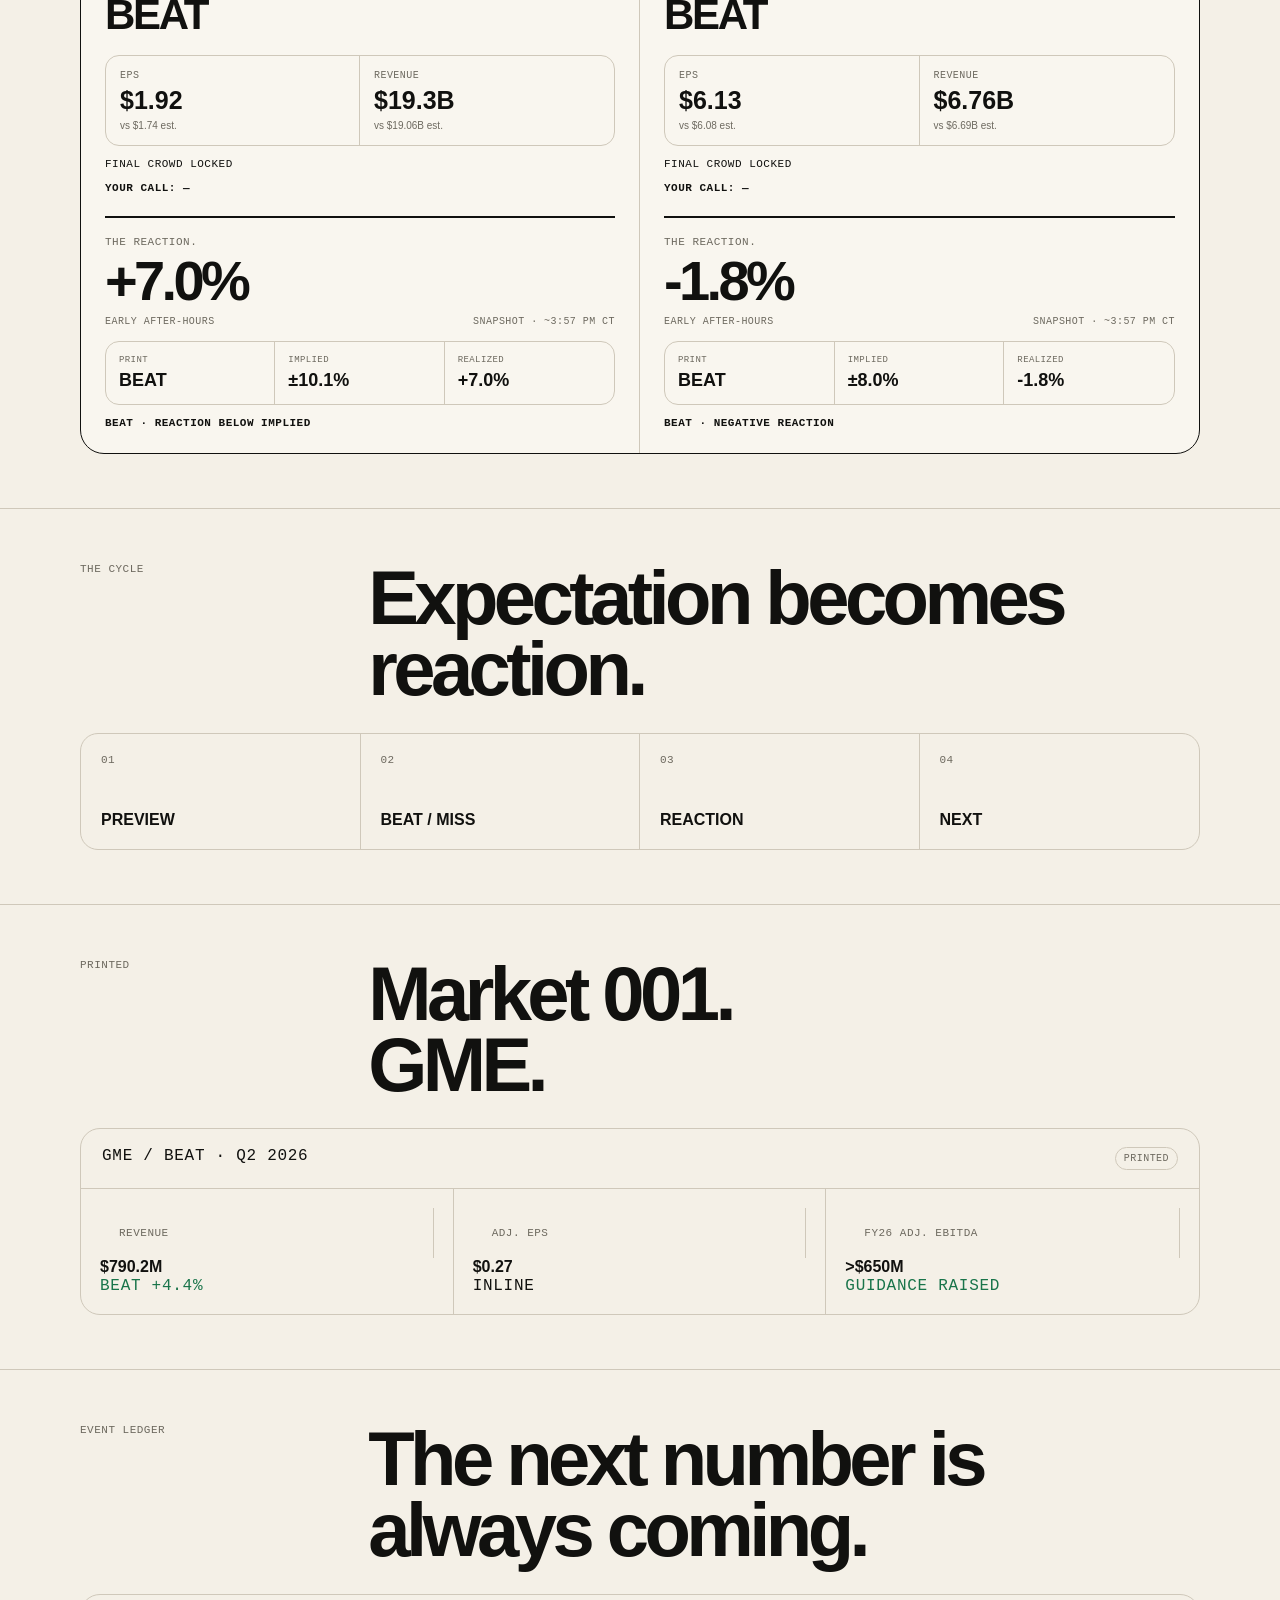
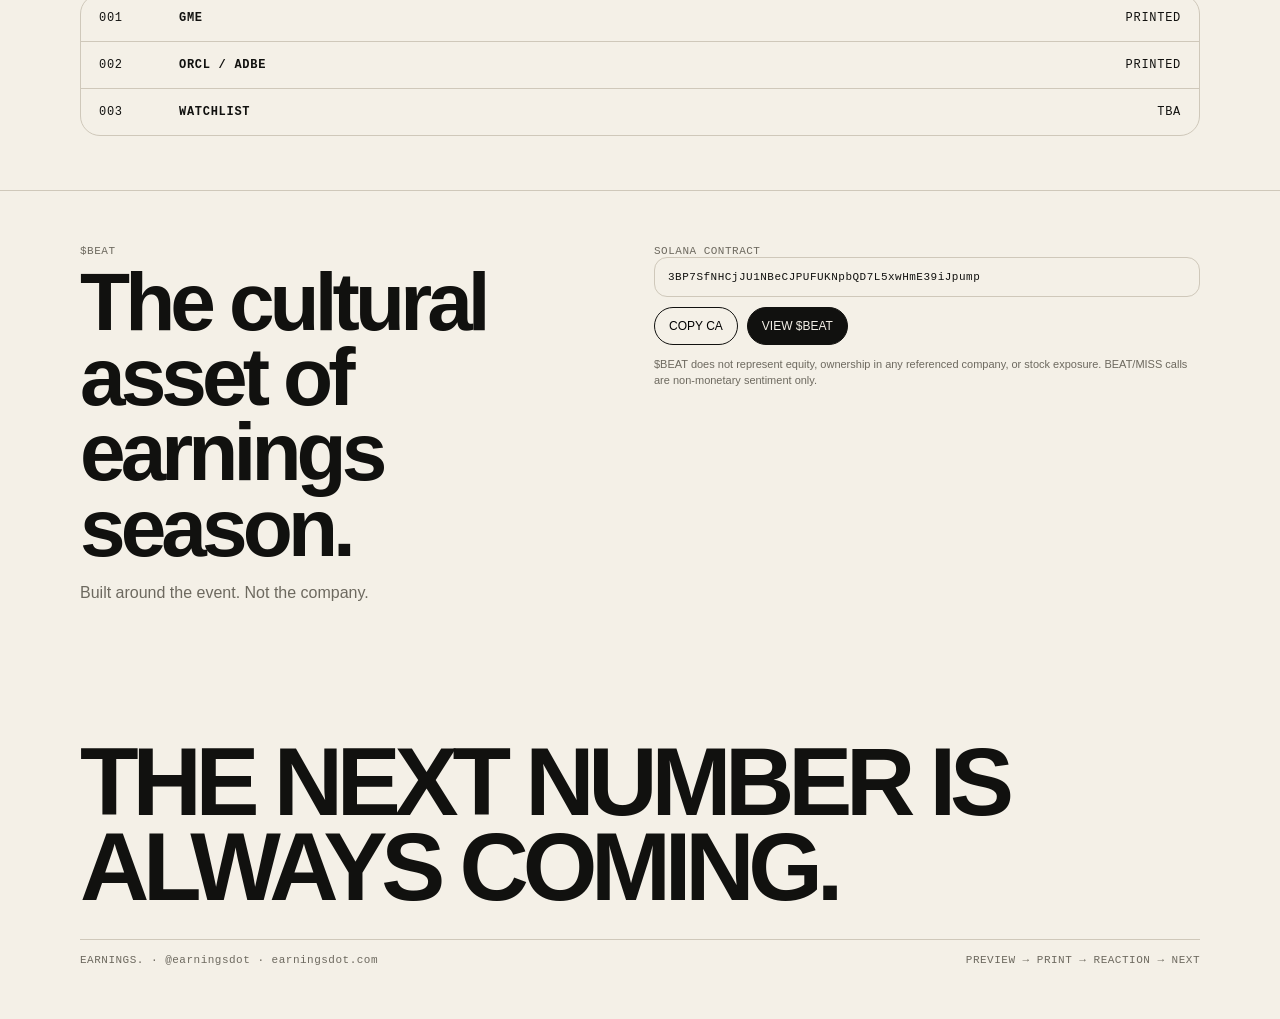
==== commit cef83d02: "Bump terminal to v0.9 event backbone" ====
--- a/index.html
+++ b/index.html
@@ -1 +1 @@
-<!doctype html><html lang="en"><head><meta charset="utf-8"><meta name="viewport" content="width=device-width,initial-scale=1,viewport-fit=cover"><meta name="theme-color" content="#f4f0e7"><meta name="description" content="EARNINGS. The event terminal for expectation, print and reaction."><meta property="og:title" content="EARNINGS. — Terminal v0.8"><meta property="og:description" content="Market 002: ORCL / ADBE. Expectation → print → reaction."><meta property="og:url" content="https://earningsdot.com"><link rel="canonical" href="https://earningsdot.com"><link rel="stylesheet" href="styles.css?v=0.8.0"><title>EARNINGS.</title></head><body><header class="nav"><div class="wrap navin"><div style="display:flex;align-items:center;gap:9px"><a class="brand" href="#">EARNINGS.</a><span class="badge mono">TERMINAL v0.8</span></div><nav class="navlinks"><a href="#market">Market</a><a href="#archive">Archive</a><a href="#beat">$BEAT</a><a href="https://x.com/earningsdot">X</a></nav></div></header><main><div class="wrap hero"><div class="eyebrow mono">Financial culture / event terminal</div><h1>EARNINGS.</h1><div class="heroGrid"><p class="thesis">Markets move on numbers.<br>Culture moves on narratives.<br>We trade both.</p><div class="side"><div class="mono" style="font-size:11px">MARKET 002 — PRINTED<br>ORCL / ADBE → SEP 10</div><div>Four quarters. Infinite conversation.</div><div class="btns"><a class="btn dark" href="#market">VIEW MARKET 002</a><a class="btn" href="https://x.com/earningsdot">FOLLOW @EARNINGSDOT</a></div></div></div></div><section id="market"><div class="wrap"><div class="title"><div class="eyebrow mono">Active market</div><h2>Market 002.<br>AI doubleheader.</h2></div><article class="active"><div class="activeTop"><div><div class="eyebrow mono">ORCL / ADBE · SEPT 10 · AFTER CLOSE</div><h3 id="market-headline">THE PRINT.</h3></div><span class="pill mono" id="market-status">STATUS: CALLS LOCKED</span></div><div class="count"><div><div class="eyebrow mono" id="window-label">FINAL CONSENSUS</div><div class="clock mono" id="countdown">CALLS LOCKED</div></div><div class="mono" style="font-size:11px;color:var(--muted)">ORACLE RESULTS · AFTER CLOSE<br>ADOBE RESULTS · AFTER CLOSE</div></div><div class="double"><div class="company"><div class="eyebrow mono">ORACLE · AI INFRASTRUCTURE</div><h4>ORCL</h4><div class="theme">Can the AI buildout become cash flow?</div><div class="metrics"><div class="metric"><div class="eyebrow mono">Street EPS est.</div><strong>$1.74</strong></div><div class="metric"><div class="eyebrow mono">Street revenue est.</div><strong>$19.06B</strong></div><div class="metric"><div class="eyebrow mono">Company cloud guide</div><strong>+58–64%</strong></div><div class="metric"><div class="eyebrow mono">Event</div><strong>Q1 FY27</strong></div></div><div class="question">Does Oracle beat the expectation embedded in its AI buildout?</div><div class="community"><div class="eyebrow mono" id="orcl-crowd-label">FINAL CROWD</div><div class="crowdLine"><strong id="orcl-beat-pct">—</strong><span>BEAT</span><strong id="orcl-miss-pct">—</strong><span>MISS</span></div><div class="crowdBar"><i id="orcl-beat-bar"></i></div><div class="crowdCount mono" id="orcl-count">LOADING CALLS</div></div><div class="preCall" id="orcl-precall" hidden><div class="eyebrow mono">YOUR CALL · SENTIMENT ONLY</div><div class="voteRow"><button class="vote" data-market="orcl" data-label="ORCL" data-theme="AI INFRASTRUCTURE" data-vote="BEAT">BEAT</button><button class="vote" data-market="orcl" data-label="ORCL" data-theme="AI INFRASTRUCTURE" data-vote="MISS">MISS</button></div><div class="call mono" id="orcl-call">YOUR CALL: NOT CAST</div><button class="shareBtn" id="orcl-share" data-market="orcl" hidden>OPEN MY CALL ↗</button></div><div class="printPanel" id="orcl-print"><div class="eyebrow mono">THE PRINT.</div><div class="printVerdict" id="orcl-verdict">BEAT</div><div class="printMetrics"><div><span class="mono">EPS</span><strong id="orcl-eps">$1.92</strong><small id="orcl-eps-comp">vs $1.74 est.</small></div><div><span class="mono">REVENUE</span><strong id="orcl-revenue">$19.3B</strong><small id="orcl-revenue-comp">vs $19.06B est.</small></div></div><div class="crowdVerdict mono" id="orcl-crowd-verdict">FINAL CROWD LOCKED</div><div class="userVerdict mono" id="orcl-user-verdict">YOUR CALL: —</div></div><div class="reactionPanel" id="orcl-reaction"><div class="eyebrow mono">THE REACTION.</div><div class="reactionMove" id="orcl-reaction-move">+7.0%</div><div class="reactionMeta mono"><span>EARLY AFTER-HOURS</span><span id="orcl-reaction-time">SNAPSHOT · ~3:57 PM CT</span></div><div class="reactionGrid"><div><span class="mono">PRINT</span><strong>BEAT</strong></div><div><span class="mono">IMPLIED</span><strong>±10.1%</strong></div><div><span class="mono">REALIZED</span><strong id="orcl-realized">+7.0%</strong></div></div><div class="reactionTag mono" id="orcl-reaction-tag">BEAT · REACTION BELOW IMPLIED</div></div></div><div class="company"><div class="eyebrow mono">ADOBE · AI SOFTWARE</div><h4>ADBE</h4><div class="theme">Can AI become opportunity instead of disruption?</div><div class="metrics"><div class="metric"><div class="eyebrow mono">Street EPS est.</div><strong>$6.08</strong></div><div class="metric"><div class="eyebrow mono">Street revenue est.</div><strong>$6.69B</strong></div><div class="metric"><div class="eyebrow mono">Event</div><strong>Q3 FY26</strong></div><div class="metric"><div class="eyebrow mono">Status</div><strong>PRINTED</strong></div></div><div class="question">Does Adobe prove AI is an expansion vector, not just a disruption risk?</div><div class="community"><div class="eyebrow mono" id="adbe-crowd-label">FINAL CROWD</div><div class="crowdLine"><strong id="adbe-beat-pct">—</strong><span>BEAT</span><strong id="adbe-miss-pct">—</strong><span>MISS</span></div><div class="crowdBar"><i id="adbe-beat-bar"></i></div><div class="crowdCount mono" id="adbe-count">LOADING CALLS</div></div><div class="preCall" id="adbe-precall" hidden><div class="eyebrow mono">YOUR CALL · SENTIMENT ONLY</div><div class="voteRow"><button class="vote" data-market="adbe" data-label="ADBE" data-theme="AI SOFTWARE" data-vote="BEAT">BEAT</button><button class="vote" data-market="adbe" data-label="ADBE" data-theme="AI SOFTWARE" data-vote="MISS">MISS</button></div><div class="call mono" id="adbe-call">YOUR CALL: NOT CAST</div><button class="shareBtn" id="adbe-share" data-market="adbe" hidden>OPEN MY CALL ↗</button></div><div class="printPanel" id="adbe-print"><div class="eyebrow mono">THE PRINT.</div><div class="printVerdict" id="adbe-verdict">BEAT</div><div class="printMetrics"><div><span class="mono">EPS</span><strong id="adbe-eps">$6.13</strong><small id="adbe-eps-comp">vs $6.08 est.</small></div><div><span class="mono">REVENUE</span><strong id="adbe-revenue">$6.76B</strong><small id="adbe-revenue-comp">vs $6.69B est.</small></div></div><div class="crowdVerdict mono" id="adbe-crowd-verdict">FINAL CROWD LOCKED</div><div class="userVerdict mono" id="adbe-user-verdict">YOUR CALL: —</div></div><div class="reactionPanel" id="adbe-reaction"><div class="eyebrow mono">THE REACTION.</div><div class="reactionMove" id="adbe-reaction-move">-1.8%</div><div class="reactionMeta mono"><span>EARLY AFTER-HOURS</span><span id="adbe-reaction-time">SNAPSHOT · ~3:57 PM CT</span></div><div class="reactionGrid"><div><span class="mono">PRINT</span><strong>BEAT</strong></div><div><span class="mono">IMPLIED</span><strong>±8.0%</strong></div><div><span class="mono">REALIZED</span><strong id="adbe-realized">-1.8%</strong></div></div><div class="reactionTag mono" id="adbe-reaction-tag">BEAT · NEGATIVE REACTION</div></div></div></div></article></div></section><section><div class="wrap"><div class="title"><div class="eyebrow mono">The cycle</div><h2>Expectation becomes reaction.</h2></div><div class="cycle"><div><span class="eyebrow mono">01</span><strong>PREVIEW</strong></div><div><span class="eyebrow mono">02</span><strong>BEAT / MISS</strong></div><div><span class="eyebrow mono">03</span><strong>REACTION</strong></div><div><span class="eyebrow mono">04</span><strong>NEXT</strong></div></div></div></section><section id="archive"><div class="wrap"><div class="title"><div class="eyebrow mono">Printed</div><h2>Market 001.<br>GME.</h2></div><div class="archive"><div class="archiveHead"><span class="mono">GME / BEAT · Q2 2026</span><span class="pill mono">PRINTED</span></div><div class="archiveMetrics"><div><div class="eyebrow mono">Revenue</div><strong>$790.2M</strong><br><span class="green mono">BEAT +4.4%</span></div><div><div class="eyebrow mono">Adj. EPS</div><strong>$0.27</strong><br><span class="mono">INLINE</span></div><div><div class="eyebrow mono">FY26 Adj. EBITDA</div><strong>&gt;$650M</strong><br><span class="green mono">GUIDANCE RAISED</span></div></div></div></div></section><section><div class="wrap"><div class="title"><div class="eyebrow mono">Event ledger</div><h2>The next number is always coming.</h2></div><div class="ledger mono"><div class="row"><span>001</span><strong>GME</strong><span>PRINTED</span></div><div class="row"><span>002</span><strong>ORCL / ADBE</strong><span id="ledger-002">PRINTED</span></div><div class="row"><span>003</span><strong>WATCHLIST</strong><span>TBA</span></div></div></div></section><section id="beat"><div class="wrap token"><div><div class="eyebrow mono">$BEAT</div><h2>The cultural asset of earnings season.</h2><p style="color:var(--muted);line-height:1.5">Built around the event. Not the company.</p></div><div><div class="eyebrow mono">Solana contract</div><div class="ca mono">3BP7SfNHCjJU1NBeCJPUFUKNpbQD7L5xwHmE39iJpump</div><div class="btns" style="margin-top:10px"><button class="btn" id="copy">COPY CA</button><a class="btn dark" href="https://pump.fun/coin/3BP7SfNHCjJU1NBeCJPUFUKNpbQD7L5xwHmE39iJpump">VIEW $BEAT</a></div><p style="font-size:11px;color:var(--muted);line-height:1.5">$BEAT does not represent equity, ownership in any referenced company, or stock exposure. BEAT/MISS calls are non-monetary sentiment only.</p></div></div></section></main><footer class="footer"><div class="wrap"><h2>THE NEXT NUMBER IS ALWAYS COMING.</h2><div class="foot mono"><span>EARNINGS. · @earningsdot · earningsdot.com</span><span>PREVIEW → PRINT → REACTION → NEXT</span></div></div></footer><div class="modal" id="call-modal" hidden><div class="modalBackdrop" data-close></div><div class="callCard"><button class="close" data-close>×</button><div class="eyebrow mono">E.</div><div class="callKicker mono">THE CALL.</div><div class="callTicker" id="modal-ticker">ORCL</div><div class="callVote" id="modal-vote">BEAT</div><div class="callMeta mono">MARKET 002</div><div class="callTheme mono" id="modal-theme">AI INFRASTRUCTURE</div><div class="callRule"></div><div class="callCrowdLabel mono">THE CROWD</div><div class="callCrowd"><strong id="modal-crowd">—</strong><span id="modal-crowd-count" class="mono">LOADING</span></div><div class="callRule"></div><div class="callLock mono" id="modal-lock">YOUR CALL IS LOCKED</div><div class="callCountdown mono" id="modal-countdown">PRINT →</div><div class="callId mono" id="modal-id">E//CALL 002</div><div class="cardActions"><button class="btn dark" id="share-x">SHARE ON X ↗</button><button class="btn" id="copy-call">COPY CALL</button><button class="btn" data-close>BACK TO MARKET</button></div></div></div><script src="Config.js?v=1"></script><script src="app.js?v=0.8.0"></script></body></html>+<!doctype html><html lang="en"><head><meta charset="utf-8"><meta name="viewport" content="width=device-width,initial-scale=1,viewport-fit=cover"><meta name="theme-color" content="#f4f0e7"><meta name="description" content="EARNINGS. The event terminal for expectation, print and reaction."><meta property="og:title" content="EARNINGS. — Terminal v0.9"><meta property="og:description" content="Market 002: ORCL / ADBE. Expectation → print → reaction."><meta property="og:url" content="https://earningsdot.com"><link rel="canonical" href="https://earningsdot.com"><link rel="stylesheet" href="styles.css?v=0.8.0"><title>EARNINGS.</title></head><body><header class="nav"><div class="wrap navin"><div style="display:flex;align-items:center;gap:9px"><a class="brand" href="#">EARNINGS.</a><span class="badge mono">TERMINAL v0.9</span></div><nav class="navlinks"><a href="#market">Market</a><a href="#archive">Archive</a><a href="#beat">$BEAT</a><a href="https://x.com/earningsdot">X</a></nav></div></header><main><div class="wrap hero"><div class="eyebrow mono">Financial culture / event terminal</div><h1>EARNINGS.</h1><div class="heroGrid"><p class="thesis">Markets move on numbers.<br>Culture moves on narratives.<br>We trade both.</p><div class="side"><div class="mono" style="font-size:11px">MARKET 002 — PRINTED<br>ORCL / ADBE → SEP 10</div><div>Four quarters. Infinite conversation.</div><div class="btns"><a class="btn dark" href="#market">VIEW MARKET 002</a><a class="btn" href="https://x.com/earningsdot">FOLLOW @EARNINGSDOT</a></div></div></div></div><section id="market"><div class="wrap"><div class="title"><div class="eyebrow mono">Active market</div><h2>Market 002.<br>AI doubleheader.</h2></div><article class="active"><div class="activeTop"><div><div class="eyebrow mono">ORCL / ADBE · SEPT 10 · AFTER CLOSE</div><h3 id="market-headline">THE PRINT.</h3></div><span class="pill mono" id="market-status">STATUS: CALLS LOCKED</span></div><div class="count"><div><div class="eyebrow mono" id="window-label">FINAL CONSENSUS</div><div class="clock mono" id="countdown">CALLS LOCKED</div></div><div class="mono" style="font-size:11px;color:var(--muted)">ORACLE RESULTS · AFTER CLOSE<br>ADOBE RESULTS · AFTER CLOSE</div></div><div class="double"><div class="company"><div class="eyebrow mono">ORACLE · AI INFRASTRUCTURE</div><h4>ORCL</h4><div class="theme">Can the AI buildout become cash flow?</div><div class="metrics"><div class="metric"><div class="eyebrow mono">Street EPS est.</div><strong>$1.74</strong></div><div class="metric"><div class="eyebrow mono">Street revenue est.</div><strong>$19.06B</strong></div><div class="metric"><div class="eyebrow mono">Company cloud guide</div><strong>+58–64%</strong></div><div class="metric"><div class="eyebrow mono">Event</div><strong>Q1 FY27</strong></div></div><div class="question">Does Oracle beat the expectation embedded in its AI buildout?</div><div class="community"><div class="eyebrow mono" id="orcl-crowd-label">FINAL CROWD</div><div class="crowdLine"><strong id="orcl-beat-pct">—</strong><span>BEAT</span><strong id="orcl-miss-pct">—</strong><span>MISS</span></div><div class="crowdBar"><i id="orcl-beat-bar"></i></div><div class="crowdCount mono" id="orcl-count">LOADING CALLS</div></div><div class="preCall" id="orcl-precall" hidden><div class="eyebrow mono">YOUR CALL · SENTIMENT ONLY</div><div class="voteRow"><button class="vote" data-market="orcl" data-label="ORCL" data-theme="AI INFRASTRUCTURE" data-vote="BEAT">BEAT</button><button class="vote" data-market="orcl" data-label="ORCL" data-theme="AI INFRASTRUCTURE" data-vote="MISS">MISS</button></div><div class="call mono" id="orcl-call">YOUR CALL: NOT CAST</div><button class="shareBtn" id="orcl-share" data-market="orcl" hidden>OPEN MY CALL ↗</button></div><div class="printPanel" id="orcl-print"><div class="eyebrow mono">THE PRINT.</div><div class="printVerdict" id="orcl-verdict">BEAT</div><div class="printMetrics"><div><span class="mono">EPS</span><strong id="orcl-eps">$1.92</strong><small id="orcl-eps-comp">vs $1.74 est.</small></div><div><span class="mono">REVENUE</span><strong id="orcl-revenue">$19.3B</strong><small id="orcl-revenue-comp">vs $19.06B est.</small></div></div><div class="crowdVerdict mono" id="orcl-crowd-verdict">FINAL CROWD LOCKED</div><div class="userVerdict mono" id="orcl-user-verdict">YOUR CALL: —</div></div><div class="reactionPanel" id="orcl-reaction"><div class="eyebrow mono">THE REACTION.</div><div class="reactionMove" id="orcl-reaction-move">+7.0%</div><div class="reactionMeta mono"><span>EARLY AFTER-HOURS</span><span id="orcl-reaction-time">SNAPSHOT · ~3:57 PM CT</span></div><div class="reactionGrid"><div><span class="mono">PRINT</span><strong>BEAT</strong></div><div><span class="mono">IMPLIED</span><strong>±10.1%</strong></div><div><span class="mono">REALIZED</span><strong id="orcl-realized">+7.0%</strong></div></div><div class="reactionTag mono" id="orcl-reaction-tag">BEAT · REACTION BELOW IMPLIED</div></div></div><div class="company"><div class="eyebrow mono">ADOBE · AI SOFTWARE</div><h4>ADBE</h4><div class="theme">Can AI become opportunity instead of disruption?</div><div class="metrics"><div class="metric"><div class="eyebrow mono">Street EPS est.</div><strong>$6.08</strong></div><div class="metric"><div class="eyebrow mono">Street revenue est.</div><strong>$6.69B</strong></div><div class="metric"><div class="eyebrow mono">Event</div><strong>Q3 FY26</strong></div><div class="metric"><div class="eyebrow mono">Status</div><strong>PRINTED</strong></div></div><div class="question">Does Adobe prove AI is an expansion vector, not just a disruption risk?</div><div class="community"><div class="eyebrow mono" id="adbe-crowd-label">FINAL CROWD</div><div class="crowdLine"><strong id="adbe-beat-pct">—</strong><span>BEAT</span><strong id="adbe-miss-pct">—</strong><span>MISS</span></div><div class="crowdBar"><i id="adbe-beat-bar"></i></div><div class="crowdCount mono" id="adbe-count">LOADING CALLS</div></div><div class="preCall" id="adbe-precall" hidden><div class="eyebrow mono">YOUR CALL · SENTIMENT ONLY</div><div class="voteRow"><button class="vote" data-market="adbe" data-label="ADBE" data-theme="AI SOFTWARE" data-vote="BEAT">BEAT</button><button class="vote" data-market="adbe" data-label="ADBE" data-theme="AI SOFTWARE" data-vote="MISS">MISS</button></div><div class="call mono" id="adbe-call">YOUR CALL: NOT CAST</div><button class="shareBtn" id="adbe-share" data-market="adbe" hidden>OPEN MY CALL ↗</button></div><div class="printPanel" id="adbe-print"><div class="eyebrow mono">THE PRINT.</div><div class="printVerdict" id="adbe-verdict">BEAT</div><div class="printMetrics"><div><span class="mono">EPS</span><strong id="adbe-eps">$6.13</strong><small id="adbe-eps-comp">vs $6.08 est.</small></div><div><span class="mono">REVENUE</span><strong id="adbe-revenue">$6.76B</strong><small id="adbe-revenue-comp">vs $6.69B est.</small></div></div><div class="crowdVerdict mono" id="adbe-crowd-verdict">FINAL CROWD LOCKED</div><div class="userVerdict mono" id="adbe-user-verdict">YOUR CALL: —</div></div><div class="reactionPanel" id="adbe-reaction"><div class="eyebrow mono">THE REACTION.</div><div class="reactionMove" id="adbe-reaction-move">-1.8%</div><div class="reactionMeta mono"><span>EARLY AFTER-HOURS</span><span id="adbe-reaction-time">SNAPSHOT · ~3:57 PM CT</span></div><div class="reactionGrid"><div><span class="mono">PRINT</span><strong>BEAT</strong></div><div><span class="mono">IMPLIED</span><strong>±8.0%</strong></div><div><span class="mono">REALIZED</span><strong id="adbe-realized">-1.8%</strong></div></div><div class="reactionTag mono" id="adbe-reaction-tag">BEAT · NEGATIVE REACTION</div></div></div></div></article></div></section><section><div class="wrap"><div class="title"><div class="eyebrow mono">The cycle</div><h2>Expectation becomes reaction.</h2></div><div class="cycle"><div><span class="eyebrow mono">01</span><strong>PREVIEW</strong></div><div><span class="eyebrow mono">02</span><strong>BEAT / MISS</strong></div><div><span class="eyebrow mono">03</span><strong>REACTION</strong></div><div><span class="eyebrow mono">04</span><strong>NEXT</strong></div></div></div></section><section id="archive"><div class="wrap"><div class="title"><div class="eyebrow mono">Printed</div><h2>Market 001.<br>GME.</h2></div><div class="archive"><div class="archiveHead"><span class="mono">GME / BEAT · Q2 2026</span><span class="pill mono">PRINTED</span></div><div class="archiveMetrics"><div><div class="eyebrow mono">Revenue</div><strong>$790.2M</strong><br><span class="green mono">BEAT +4.4%</span></div><div><div class="eyebrow mono">Adj. EPS</div><strong>$0.27</strong><br><span class="mono">INLINE</span></div><div><div class="eyebrow mono">FY26 Adj. EBITDA</div><strong>&gt;$650M</strong><br><span class="green mono">GUIDANCE RAISED</span></div></div></div></div></section><section><div class="wrap"><div class="title"><div class="eyebrow mono">Event ledger</div><h2>The next number is always coming.</h2></div><div class="ledger mono"><div class="row"><span>001</span><strong>GME</strong><span>PRINTED</span></div><div class="row"><span>002</span><strong>ORCL / ADBE</strong><span id="ledger-002">PRINTED</span></div><div class="row"><span>003</span><strong>WATCHLIST</strong><span>TBA</span></div></div></div></section><section id="beat"><div class="wrap token"><div><div class="eyebrow mono">$BEAT</div><h2>The cultural asset of earnings season.</h2><p style="color:var(--muted);line-height:1.5">Built around the event. Not the company.</p></div><div><div class="eyebrow mono">Solana contract</div><div class="ca mono">3BP7SfNHCjJU1NBeCJPUFUKNpbQD7L5xwHmE39iJpump</div><div class="btns" style="margin-top:10px"><button class="btn" id="copy">COPY CA</button><a class="btn dark" href="https://pump.fun/coin/3BP7SfNHCjJU1NBeCJPUFUKNpbQD7L5xwHmE39iJpump">VIEW $BEAT</a></div><p style="font-size:11px;color:var(--muted);line-height:1.5">$BEAT does not represent equity, ownership in any referenced company, or stock exposure. BEAT/MISS calls are non-monetary sentiment only.</p></div></div></section></main><footer class="footer"><div class="wrap"><h2>THE NEXT NUMBER IS ALWAYS COMING.</h2><div class="foot mono"><span>EARNINGS. · @earningsdot · earningsdot.com</span><span>PREVIEW → PRINT → REACTION → NEXT</span></div></div></footer><div class="modal" id="call-modal" hidden><div class="modalBackdrop" data-close></div><div class="callCard"><button class="close" data-close>×</button><div class="eyebrow mono">E.</div><div class="callKicker mono">THE CALL.</div><div class="callTicker" id="modal-ticker">ORCL</div><div class="callVote" id="modal-vote">BEAT</div><div class="callMeta mono">MARKET 002</div><div class="callTheme mono" id="modal-theme">AI INFRASTRUCTURE</div><div class="callRule"></div><div class="callCrowdLabel mono">THE CROWD</div><div class="callCrowd"><strong id="modal-crowd">—</strong><span id="modal-crowd-count" class="mono">LOADING</span></div><div class="callRule"></div><div class="callLock mono" id="modal-lock">YOUR CALL IS LOCKED</div><div class="callCountdown mono" id="modal-countdown">PRINT →</div><div class="callId mono" id="modal-id">E//CALL 002</div><div class="cardActions"><button class="btn dark" id="share-x">SHARE ON X ↗</button><button class="btn" id="copy-call">COPY CALL</button><button class="btn" data-close>BACK TO MARKET</button></div></div></div><script src="Config.js?v=1"></script><script src="app.js?v=0.9.0"></script></body></html>
--- a/styles.css
+++ b/styles.css
@@ -1 +1 @@
-:root{--bg:#f4f0e7;--ink:#11110f;--muted:#6d695f;--line:#cfc8ba;--card:#f9f6ef;--green:#19744a}*{box-sizing:border-box}html{scroll-behavior:smooth}body{margin:0;background:var(--bg);color:var(--ink);font-family:-apple-system,BlinkMacSystemFont,"Helvetica Neue",Arial,sans-serif;-webkit-font-smoothing:antialiased}a{color:inherit;text-decoration:none}.mono{font-family:ui-monospace,SFMono-Regular,Menlo,monospace;letter-spacing:.045em}.wrap{width:min(1120px,calc(100% - 28px));margin:auto}.nav{position:sticky;top:0;z-index:20;background:rgba(244,240,231,.9);backdrop-filter:blur(14px);border-bottom:1px solid var(--line)}.navin{height:58px;display:flex;align-items:center;justify-content:space-between}.brand{font-size:20px;font-weight:800;letter-spacing:-.045em}.badge,.pill{font-size:10px;border:1px solid var(--line);border-radius:999px;padding:5px 8px;color:var(--muted)}.navlinks{display:flex;gap:16px;font-size:12px}.hero{padding:70px 0 52px}.hero h1{font-size:clamp(68px,15vw,174px);line-height:.8;letter-spacing:-.075em;margin:12px 0 45px}.eyebrow{font-size:11px;text-transform:uppercase;color:var(--muted)}.heroGrid{display:grid;grid-template-columns:1.35fr .65fr;gap:34px;align-items:end}.thesis{font-size:clamp(27px,4.5vw,55px);line-height:1.02;letter-spacing:-.05em;margin:0}.side{border-top:1px solid var(--line);padding-top:13px;display:grid;gap:17px}.btns{display:flex;gap:9px;flex-wrap:wrap}.btn{border:1px solid var(--ink);border-radius:999px;padding:11px 14px;font-size:12px;background:transparent;cursor:pointer}.btn.dark{background:var(--ink);color:var(--bg)}section{border-top:1px solid var(--line);padding:54px 0}.title{display:grid;grid-template-columns:.32fr 1fr;gap:22px;margin-bottom:28px}.title h2{font-size:clamp(38px,6.5vw,76px);line-height:.93;letter-spacing:-.06em;margin:0}.active{border:1px solid var(--ink);border-radius:24px;overflow:hidden;background:var(--card)}.activeTop{padding:22px;display:flex;justify-content:space-between;gap:20px;border-bottom:1px solid var(--line)}.activeTop h3{font-size:clamp(44px,8vw,86px);line-height:.9;letter-spacing:-.065em;margin:8px 0 0}.count{padding:22px;border-bottom:1px solid var(--line);display:grid;grid-template-columns:1fr auto;align-items:end;gap:20px}.clock{font-size:clamp(34px,7vw,72px);letter-spacing:-.055em}.double{display:grid;grid-template-columns:1fr 1fr}.company{padding:24px}.company:first-child{border-right:1px solid var(--line)}.company h4{font-size:48px;letter-spacing:-.06em;margin:7px 0 2px}.theme{font-size:13px;color:var(--muted)}.metrics{display:grid;grid-template-columns:1fr 1fr;gap:12px;margin:25px 0}.metric{border-top:1px solid var(--line);padding-top:10px}.metric strong{font-size:22px}.question{font-size:25px;line-height:1.08;letter-spacing:-.04em;margin:26px 0}.community{border:1px solid var(--line);border-radius:16px;padding:14px;margin:0 0 18px}.crowdLine{display:grid;grid-template-columns:auto 1fr auto 1fr;gap:8px;align-items:baseline;margin-top:8px}.crowdLine strong{font-size:24px;letter-spacing:-.04em}.crowdLine span{font-size:11px;color:var(--muted)}.crowdBar{height:8px;border-radius:999px;background:#ded8cd;overflow:hidden;margin-top:10px}.crowdBar i{display:block;height:100%;width:0;background:var(--ink);transition:width .25s ease}.crowdCount{font-size:10px;color:var(--muted);margin-top:8px}.voteRow{display:grid;grid-template-columns:1fr 1fr;gap:9px}.vote{padding:15px;border:1px solid var(--ink);border-radius:13px;background:transparent;font-weight:700;cursor:pointer}.vote.activeVote{background:var(--ink);color:var(--bg)}.vote:disabled{opacity:.45;cursor:not-allowed}.call{font-size:11px;color:var(--muted);margin-top:10px;min-height:15px}.shareBtn{margin-top:12px;width:100%;padding:12px;border:1px solid var(--line);border-radius:13px;background:transparent;font:600 12px/1 inherit;cursor:pointer}.printPanel{border-top:2px solid var(--ink);padding-top:18px;margin-top:20px}.printVerdict{font-size:42px;font-weight:800;letter-spacing:-.055em;line-height:.95;margin:8px 0 20px}.printMetrics{display:grid;grid-template-columns:1fr 1fr;border:1px solid var(--line);border-radius:14px;overflow:hidden}.printMetrics>div{padding:14px}.printMetrics>div:first-child{border-right:1px solid var(--line)}.printMetrics span,.printMetrics small{display:block;font-size:10px;color:var(--muted)}.printMetrics strong{display:block;font-size:25px;margin:5px 0}.crowdVerdict,.userVerdict{font-size:11px;padding-top:12px}.userVerdict{font-weight:700}.cycle{display:grid;grid-template-columns:repeat(4,1fr);border:1px solid var(--line);border-radius:18px;overflow:hidden}.cycle div{min-height:115px;padding:20px;border-right:1px solid var(--line);display:flex;flex-direction:column;justify-content:space-between}.cycle div:last-child{border:0}.archive,.ledger{border:1px solid var(--line);border-radius:20px;overflow:hidden}.archiveHead{padding:18px 21px;border-bottom:1px solid var(--line);display:flex;justify-content:space-between}.archiveMetrics{display:grid;grid-template-columns:repeat(3,1fr)}.archiveMetrics div{padding:19px;border-right:1px solid var(--line)}.archiveMetrics div:last-child{border:0}.green{color:var(--green)}.row{display:grid;grid-template-columns:65px 1fr auto;gap:15px;padding:16px 18px;border-bottom:1px solid var(--line);font-size:12px}.row:last-child{border:0}.token{display:grid;grid-template-columns:1fr 1fr;gap:28px}.token h2{font-size:clamp(42px,7vw,82px);line-height:.92;letter-spacing:-.06em;margin:7px 0}.ca{border:1px solid var(--line);border-radius:13px;padding:13px;word-break:break-all;font-size:11px}.footer{padding:65px 0 36px}.footer h2{font-size:clamp(44px,8vw,96px);line-height:.88;letter-spacing:-.065em;margin:0 0 30px}.foot{border-top:1px solid var(--line);padding-top:14px;display:flex;justify-content:space-between;font-size:11px;color:var(--muted)}.modal[hidden]{display:none}.modal{position:fixed;inset:0;z-index:50;display:grid;place-items:center;padding:16px}.modalBackdrop{position:absolute;inset:0;background:rgba(0,0,0,.7);backdrop-filter:blur(9px)}.callCard{position:relative;width:min(520px,100%);background:var(--bg);border:1px solid var(--ink);border-radius:26px;padding:28px;box-shadow:0 30px 90px rgba(0,0,0,.25)}.close{position:absolute;right:16px;top:12px;border:0;background:transparent;font-size:32px;cursor:pointer}.callKicker{font-size:13px;margin-top:28px;color:var(--muted)}.callTicker{font-size:clamp(58px,15vw,92px);line-height:.86;letter-spacing:-.07em;font-weight:800;margin-top:8px}.callVote{font-size:clamp(48px,13vw,78px);line-height:.9;letter-spacing:-.06em;font-weight:800;margin:12px 0}.callMeta,.callTheme,.callLock,.callCountdown,.callCrowdLabel,.callId{font-size:11px}.callTheme{margin-top:4px;color:var(--muted)}.callRule{border-top:1px solid var(--line);margin:20px 0}.callCrowdLabel{color:var(--muted)}.callCrowd{display:flex;justify-content:space-between;align-items:end;gap:16px;margin-top:7px}.callCrowd strong{font-size:23px;letter-spacing:-.04em}.callCrowd span{font-size:10px;color:var(--muted);text-align:right}.callLock{font-weight:700}.callCountdown{margin-top:7px;color:var(--muted)}.callId{margin-top:18px;padding-top:12px;border-top:1px solid var(--line);color:var(--muted)}.cardActions{display:flex;gap:9px;flex-wrap:wrap;margin-top:22px}@media(max-width:720px){.wrap{width:calc(100% - 18px)}.hero{padding:50px 0 38px}.heroGrid,.title,.token{grid-template-columns:1fr}.double{grid-template-columns:1fr}.company:first-child{border-right:0;border-bottom:1px solid var(--line)}.cycle{grid-template-columns:1fr 1fr}.cycle div:nth-child(2){border-right:0}.cycle div:nth-child(-n+2){border-bottom:1px solid var(--line)}.archiveMetrics{grid-template-columns:1fr}.archiveMetrics div{border-right:0;border-bottom:1px solid var(--line)}.count{grid-template-columns:1fr}.navlinks{gap:10px}.foot{flex-direction:column;gap:8px}.callCard{padding:22px}.cardActions{display:grid}.cardActions .btn{width:100%}.printMetrics{grid-template-columns:1fr}.printMetrics>div:first-child{border-right:0;border-bottom:1px solid var(--line)}}+:root{--bg:#f4f0e7;--ink:#11110f;--muted:#6d695f;--line:#cfc8ba;--card:#f9f6ef;--green:#19744a}*{box-sizing:border-box}html{scroll-behavior:smooth}body{margin:0;background:var(--bg);color:var(--ink);font-family:-apple-system,BlinkMacSystemFont,"Helvetica Neue",Arial,sans-serif;-webkit-font-smoothing:antialiased}a{color:inherit;text-decoration:none}.mono{font-family:ui-monospace,SFMono-Regular,Menlo,monospace;letter-spacing:.045em}.wrap{width:min(1120px,calc(100% - 28px));margin:auto}.nav{position:sticky;top:0;z-index:20;background:rgba(244,240,231,.9);backdrop-filter:blur(14px);border-bottom:1px solid var(--line)}.navin{height:58px;display:flex;align-items:center;justify-content:space-between}.brand{font-size:20px;font-weight:800;letter-spacing:-.045em}.badge,.pill{font-size:10px;border:1px solid var(--line);border-radius:999px;padding:5px 8px;color:var(--muted)}.navlinks{display:flex;gap:16px;font-size:12px}.hero{padding:70px 0 52px}.hero h1{font-size:clamp(68px,15vw,174px);line-height:.8;letter-spacing:-.075em;margin:12px 0 45px}.eyebrow{font-size:11px;text-transform:uppercase;color:var(--muted)}.heroGrid{display:grid;grid-template-columns:1.35fr .65fr;gap:34px;align-items:end}.thesis{font-size:clamp(27px,4.5vw,55px);line-height:1.02;letter-spacing:-.05em;margin:0}.side{border-top:1px solid var(--line);padding-top:13px;display:grid;gap:17px}.btns{display:flex;gap:9px;flex-wrap:wrap}.btn{border:1px solid var(--ink);border-radius:999px;padding:11px 14px;font-size:12px;background:transparent;cursor:pointer}.btn.dark{background:var(--ink);color:var(--bg)}section{border-top:1px solid var(--line);padding:54px 0}.title{display:grid;grid-template-columns:.32fr 1fr;gap:22px;margin-bottom:28px}.title h2{font-size:clamp(38px,6.5vw,76px);line-height:.93;letter-spacing:-.06em;margin:0}.active{border:1px solid var(--ink);border-radius:24px;overflow:hidden;background:var(--card)}.activeTop{padding:22px;display:flex;justify-content:space-between;gap:20px;border-bottom:1px solid var(--line)}.activeTop h3{font-size:clamp(44px,8vw,86px);line-height:.9;letter-spacing:-.065em;margin:8px 0 0}.count{padding:22px;border-bottom:1px solid var(--line);display:grid;grid-template-columns:1fr auto;align-items:end;gap:20px}.clock{font-size:clamp(34px,7vw,72px);letter-spacing:-.055em}.double{display:grid;grid-template-columns:1fr 1fr}.company{padding:24px}.company:first-child{border-right:1px solid var(--line)}.company h4{font-size:48px;letter-spacing:-.06em;margin:7px 0 2px}.theme{font-size:13px;color:var(--muted)}.metrics{display:grid;grid-template-columns:1fr 1fr;gap:12px;margin:25px 0}.metric{border-top:1px solid var(--line);padding-top:10px}.metric strong{font-size:22px}.question{font-size:25px;line-height:1.08;letter-spacing:-.04em;margin:26px 0}.community{border:1px solid var(--line);border-radius:16px;padding:14px;margin:0 0 18px}.crowdLine{display:grid;grid-template-columns:auto 1fr auto 1fr;gap:8px;align-items:baseline;margin-top:8px}.crowdLine strong{font-size:24px;letter-spacing:-.04em}.crowdLine span{font-size:11px;color:var(--muted)}.crowdBar{height:8px;border-radius:999px;background:#ded8cd;overflow:hidden;margin-top:10px}.crowdBar i{display:block;height:100%;width:0;background:var(--ink);transition:width .25s ease}.crowdCount{font-size:10px;color:var(--muted);margin-top:8px}.voteRow{display:grid;grid-template-columns:1fr 1fr;gap:9px}.vote{padding:15px;border:1px solid var(--ink);border-radius:13px;background:transparent;font-weight:700;cursor:pointer}.vote.activeVote{background:var(--ink);color:var(--bg)}.vote:disabled{opacity:.45;cursor:not-allowed}.call{font-size:11px;color:var(--muted);margin-top:10px;min-height:15px}.shareBtn{margin-top:12px;width:100%;padding:12px;border:1px solid var(--line);border-radius:13px;background:transparent;font:600 12px/1 inherit;cursor:pointer}.printPanel{border-top:2px solid var(--ink);padding-top:18px;margin-top:20px}.printVerdict{font-size:42px;font-weight:800;letter-spacing:-.055em;line-height:.95;margin:8px 0 20px}.printMetrics{display:grid;grid-template-columns:1fr 1fr;border:1px solid var(--line);border-radius:14px;overflow:hidden}.printMetrics>div{padding:14px}.printMetrics>div:first-child{border-right:1px solid var(--line)}.printMetrics span,.printMetrics small{display:block;font-size:10px;color:var(--muted)}.printMetrics strong{display:block;font-size:25px;margin:5px 0}.crowdVerdict,.userVerdict{font-size:11px;padding-top:12px}.userVerdict{font-weight:700}.reactionPanel{margin-top:22px;border-top:2px solid var(--ink);padding-top:18px}.reactionMove{font-size:56px;font-weight:800;letter-spacing:-.065em;line-height:.9;margin:8px 0 10px}.reactionMeta{display:flex;justify-content:space-between;gap:12px;font-size:10px;color:var(--muted);margin-bottom:14px}.reactionGrid{display:grid;grid-template-columns:repeat(3,1fr);border:1px solid var(--line);border-radius:14px;overflow:hidden}.reactionGrid>div{padding:13px;border-right:1px solid var(--line)}.reactionGrid>div:last-child{border-right:0}.reactionGrid span{display:block;font-size:9px;color:var(--muted)}.reactionGrid strong{display:block;font-size:18px;margin-top:5px}.reactionTag{margin-top:12px;font-size:11px;font-weight:700}.cycle{display:grid;grid-template-columns:repeat(4,1fr);border:1px solid var(--line);border-radius:18px;overflow:hidden}.cycle div{min-height:115px;padding:20px;border-right:1px solid var(--line);display:flex;flex-direction:column;justify-content:space-between}.cycle div:last-child{border:0}.archive,.ledger{border:1px solid var(--line);border-radius:20px;overflow:hidden}.archiveHead{padding:18px 21px;border-bottom:1px solid var(--line);display:flex;justify-content:space-between}.archiveMetrics{display:grid;grid-template-columns:repeat(3,1fr)}.archiveMetrics div{padding:19px;border-right:1px solid var(--line)}.archiveMetrics div:last-child{border:0}.green{color:var(--green)}.row{display:grid;grid-template-columns:65px 1fr auto;gap:15px;padding:16px 18px;border-bottom:1px solid var(--line);font-size:12px}.row:last-child{border:0}.token{display:grid;grid-template-columns:1fr 1fr;gap:28px}.token h2{font-size:clamp(42px,7vw,82px);line-height:.92;letter-spacing:-.06em;margin:7px 0}.ca{border:1px solid var(--line);border-radius:13px;padding:13px;word-break:break-all;font-size:11px}.footer{padding:65px 0 36px}.footer h2{font-size:clamp(44px,8vw,96px);line-height:.88;letter-spacing:-.065em;margin:0 0 30px}.foot{border-top:1px solid var(--line);padding-top:14px;display:flex;justify-content:space-between;font-size:11px;color:var(--muted)}.modal[hidden]{display:none}.modal{position:fixed;inset:0;z-index:50;display:grid;place-items:center;padding:16px}.modalBackdrop{position:absolute;inset:0;background:rgba(0,0,0,.7);backdrop-filter:blur(9px)}.callCard{position:relative;width:min(520px,100%);background:var(--bg);border:1px solid var(--ink);border-radius:26px;padding:28px;box-shadow:0 30px 90px rgba(0,0,0,.25)}.close{position:absolute;right:16px;top:12px;border:0;background:transparent;font-size:32px;cursor:pointer}.callKicker{font-size:13px;margin-top:28px;color:var(--muted)}.callTicker{font-size:clamp(58px,15vw,92px);line-height:.86;letter-spacing:-.07em;font-weight:800;margin-top:8px}.callVote{font-size:clamp(48px,13vw,78px);line-height:.9;letter-spacing:-.06em;font-weight:800;margin:12px 0}.callMeta,.callTheme,.callLock,.callCountdown,.callCrowdLabel,.callId{font-size:11px}.callTheme{margin-top:4px;color:var(--muted)}.callRule{border-top:1px solid var(--line);margin:20px 0}.callCrowdLabel{color:var(--muted)}.callCrowd{display:flex;justify-content:space-between;align-items:end;gap:16px;margin-top:7px}.callCrowd strong{font-size:23px;letter-spacing:-.04em}.callCrowd span{font-size:10px;color:var(--muted);text-align:right}.callLock{font-weight:700}.callCountdown{margin-top:7px;color:var(--muted)}.callId{margin-top:18px;padding-top:12px;border-top:1px solid var(--line);color:var(--muted)}.cardActions{display:flex;gap:9px;flex-wrap:wrap;margin-top:22px}@media(max-width:720px){.wrap{width:calc(100% - 18px)}.hero{padding:50px 0 38px}.heroGrid,.title,.token{grid-template-columns:1fr}.double{grid-template-columns:1fr}.company:first-child{border-right:0;border-bottom:1px solid var(--line)}.cycle{grid-template-columns:1fr 1fr}.cycle div:nth-child(2){border-right:0}.cycle div:nth-child(-n+2){border-bottom:1px solid var(--line)}.archiveMetrics{grid-template-columns:1fr}.archiveMetrics div{border-right:0;border-bottom:1px solid var(--line)}.count{grid-template-columns:1fr}.navlinks{gap:10px}.foot{flex-direction:column;gap:8px}.callCard{padding:22px}.cardActions{display:grid}.cardActions .btn{width:100%}.printMetrics{grid-template-columns:1fr}.printMetrics>div:first-child{border-right:0;border-bottom:1px solid var(--line)}.reactionGrid{grid-template-columns:1fr}.reactionGrid>div{border-right:0;border-bottom:1px solid var(--line)}.reactionGrid>div:last-child{border-bottom:0}.reactionMeta{flex-direction:column;gap:4px}}
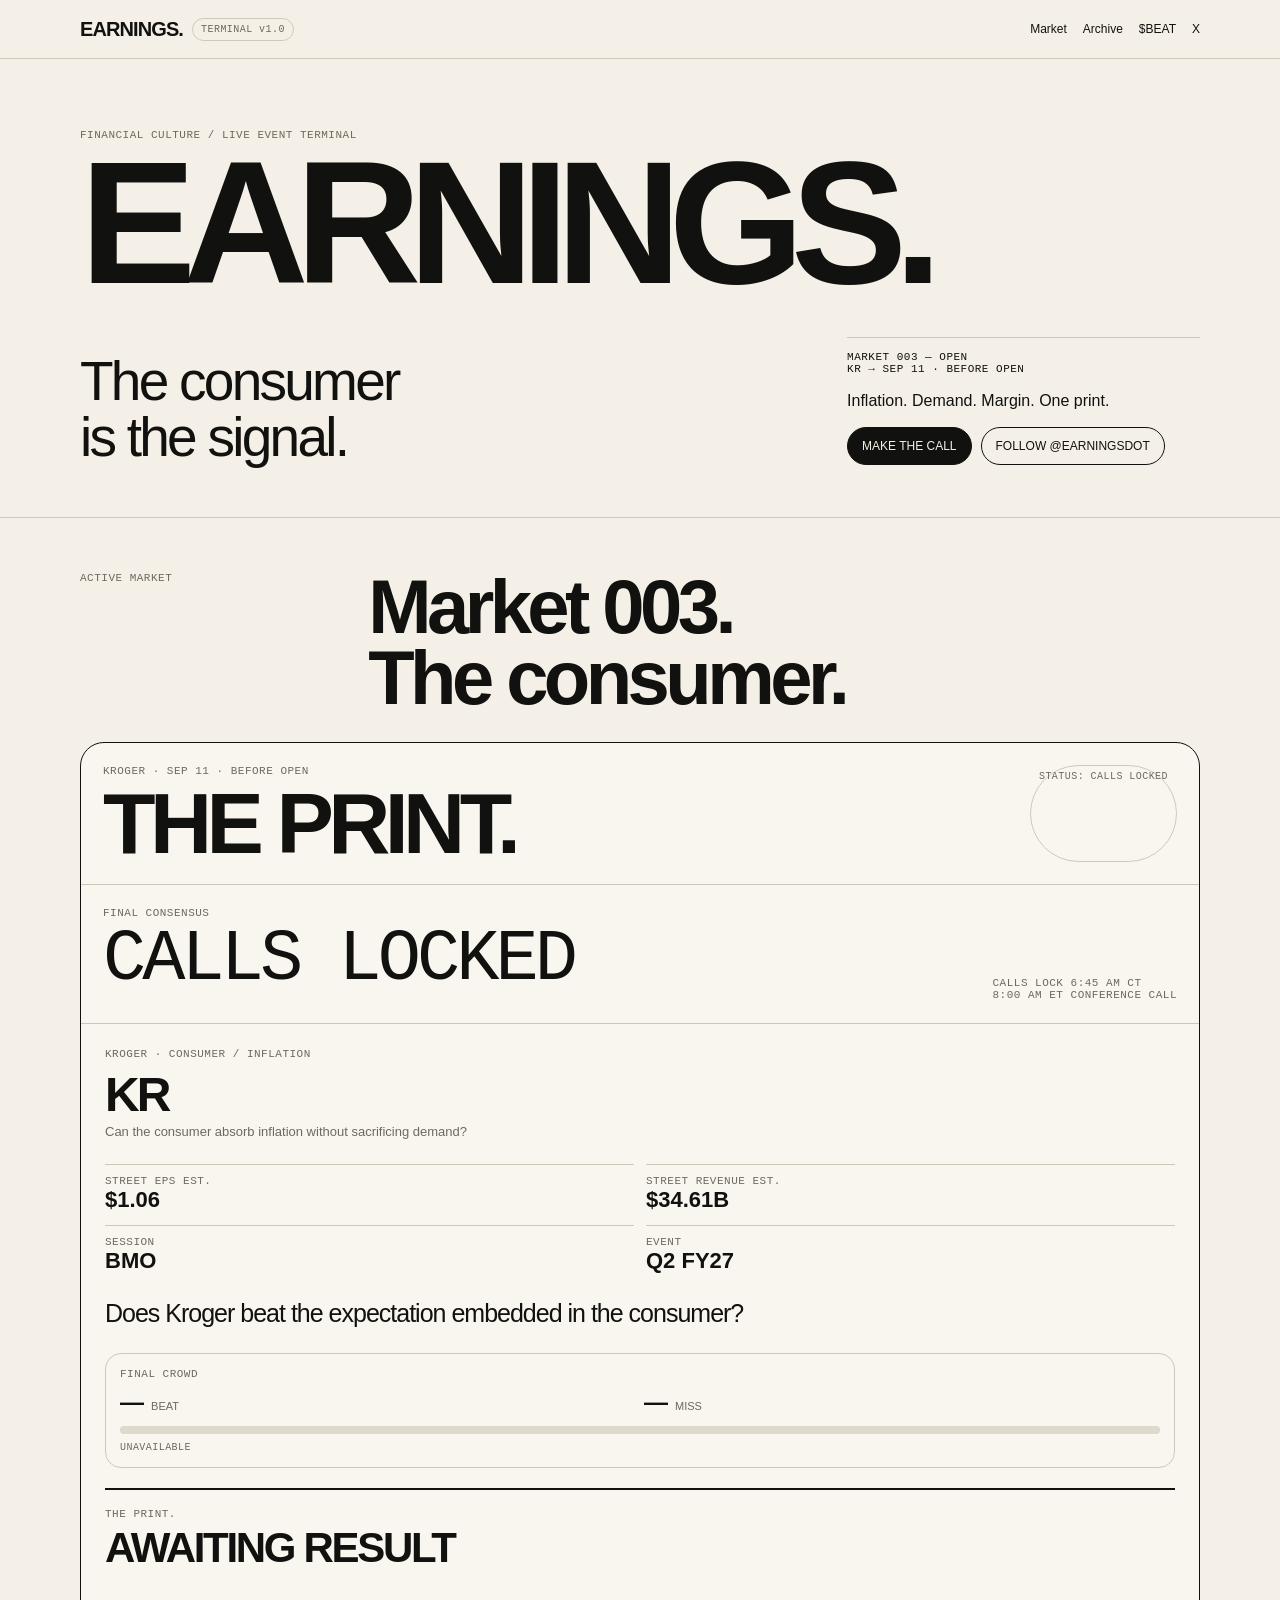
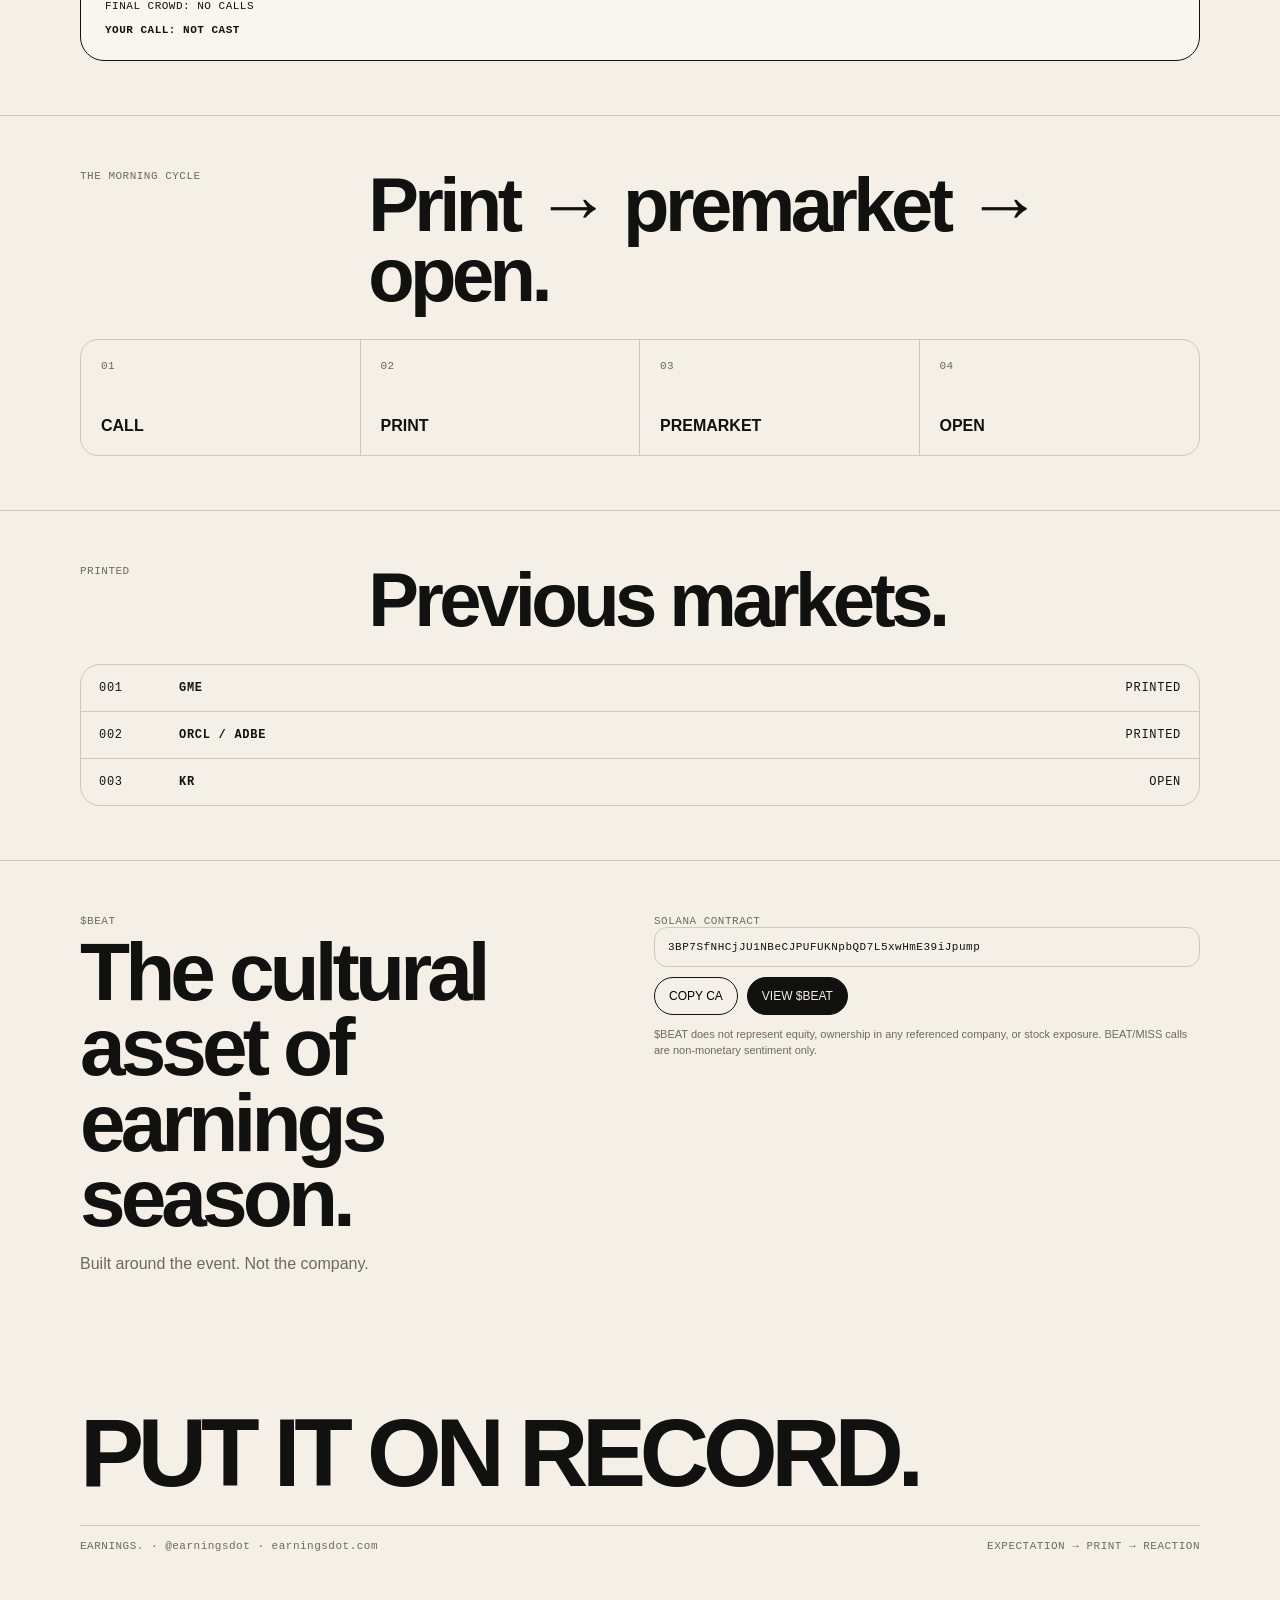
==== commit 4ccf518a: "Promote Market 003 to homepage and make root the active market" ====
--- a/index.html
+++ b/index.html
@@ -1 +1 @@
-<!doctype html><html lang="en"><head><meta charset="utf-8"><meta name="viewport" content="width=device-width,initial-scale=1,viewport-fit=cover"><meta name="theme-color" content="#f4f0e7"><meta name="description" content="EARNINGS. The event terminal for expectation, print and reaction."><meta property="og:title" content="EARNINGS. — Terminal v0.9"><meta property="og:description" content="Market 002: ORCL / ADBE. Expectation → print → reaction."><meta property="og:url" content="https://earningsdot.com"><link rel="canonical" href="https://earningsdot.com"><link rel="stylesheet" href="styles.css?v=0.8.0"><title>EARNINGS.</title></head><body><header class="nav"><div class="wrap navin"><div style="display:flex;align-items:center;gap:9px"><a class="brand" href="#">EARNINGS.</a><span class="badge mono">TERMINAL v0.9</span></div><nav class="navlinks"><a href="#market">Market</a><a href="#archive">Archive</a><a href="#beat">$BEAT</a><a href="https://x.com/earningsdot">X</a></nav></div></header><main><div class="wrap hero"><div class="eyebrow mono">Financial culture / event terminal</div><h1>EARNINGS.</h1><div class="heroGrid"><p class="thesis">Markets move on numbers.<br>Culture moves on narratives.<br>We trade both.</p><div class="side"><div class="mono" style="font-size:11px">MARKET 002 — PRINTED<br>ORCL / ADBE → SEP 10</div><div>Four quarters. Infinite conversation.</div><div class="btns"><a class="btn dark" href="#market">VIEW MARKET 002</a><a class="btn" href="https://x.com/earningsdot">FOLLOW @EARNINGSDOT</a></div></div></div></div><section id="market"><div class="wrap"><div class="title"><div class="eyebrow mono">Active market</div><h2>Market 002.<br>AI doubleheader.</h2></div><article class="active"><div class="activeTop"><div><div class="eyebrow mono">ORCL / ADBE · SEPT 10 · AFTER CLOSE</div><h3 id="market-headline">THE PRINT.</h3></div><span class="pill mono" id="market-status">STATUS: CALLS LOCKED</span></div><div class="count"><div><div class="eyebrow mono" id="window-label">FINAL CONSENSUS</div><div class="clock mono" id="countdown">CALLS LOCKED</div></div><div class="mono" style="font-size:11px;color:var(--muted)">ORACLE RESULTS · AFTER CLOSE<br>ADOBE RESULTS · AFTER CLOSE</div></div><div class="double"><div class="company"><div class="eyebrow mono">ORACLE · AI INFRASTRUCTURE</div><h4>ORCL</h4><div class="theme">Can the AI buildout become cash flow?</div><div class="metrics"><div class="metric"><div class="eyebrow mono">Street EPS est.</div><strong>$1.74</strong></div><div class="metric"><div class="eyebrow mono">Street revenue est.</div><strong>$19.06B</strong></div><div class="metric"><div class="eyebrow mono">Company cloud guide</div><strong>+58–64%</strong></div><div class="metric"><div class="eyebrow mono">Event</div><strong>Q1 FY27</strong></div></div><div class="question">Does Oracle beat the expectation embedded in its AI buildout?</div><div class="community"><div class="eyebrow mono" id="orcl-crowd-label">FINAL CROWD</div><div class="crowdLine"><strong id="orcl-beat-pct">—</strong><span>BEAT</span><strong id="orcl-miss-pct">—</strong><span>MISS</span></div><div class="crowdBar"><i id="orcl-beat-bar"></i></div><div class="crowdCount mono" id="orcl-count">LOADING CALLS</div></div><div class="preCall" id="orcl-precall" hidden><div class="eyebrow mono">YOUR CALL · SENTIMENT ONLY</div><div class="voteRow"><button class="vote" data-market="orcl" data-label="ORCL" data-theme="AI INFRASTRUCTURE" data-vote="BEAT">BEAT</button><button class="vote" data-market="orcl" data-label="ORCL" data-theme="AI INFRASTRUCTURE" data-vote="MISS">MISS</button></div><div class="call mono" id="orcl-call">YOUR CALL: NOT CAST</div><button class="shareBtn" id="orcl-share" data-market="orcl" hidden>OPEN MY CALL ↗</button></div><div class="printPanel" id="orcl-print"><div class="eyebrow mono">THE PRINT.</div><div class="printVerdict" id="orcl-verdict">BEAT</div><div class="printMetrics"><div><span class="mono">EPS</span><strong id="orcl-eps">$1.92</strong><small id="orcl-eps-comp">vs $1.74 est.</small></div><div><span class="mono">REVENUE</span><strong id="orcl-revenue">$19.3B</strong><small id="orcl-revenue-comp">vs $19.06B est.</small></div></div><div class="crowdVerdict mono" id="orcl-crowd-verdict">FINAL CROWD LOCKED</div><div class="userVerdict mono" id="orcl-user-verdict">YOUR CALL: —</div></div><div class="reactionPanel" id="orcl-reaction"><div class="eyebrow mono">THE REACTION.</div><div class="reactionMove" id="orcl-reaction-move">+7.0%</div><div class="reactionMeta mono"><span>EARLY AFTER-HOURS</span><span id="orcl-reaction-time">SNAPSHOT · ~3:57 PM CT</span></div><div class="reactionGrid"><div><span class="mono">PRINT</span><strong>BEAT</strong></div><div><span class="mono">IMPLIED</span><strong>±10.1%</strong></div><div><span class="mono">REALIZED</span><strong id="orcl-realized">+7.0%</strong></div></div><div class="reactionTag mono" id="orcl-reaction-tag">BEAT · REACTION BELOW IMPLIED</div></div></div><div class="company"><div class="eyebrow mono">ADOBE · AI SOFTWARE</div><h4>ADBE</h4><div class="theme">Can AI become opportunity instead of disruption?</div><div class="metrics"><div class="metric"><div class="eyebrow mono">Street EPS est.</div><strong>$6.08</strong></div><div class="metric"><div class="eyebrow mono">Street revenue est.</div><strong>$6.69B</strong></div><div class="metric"><div class="eyebrow mono">Event</div><strong>Q3 FY26</strong></div><div class="metric"><div class="eyebrow mono">Status</div><strong>PRINTED</strong></div></div><div class="question">Does Adobe prove AI is an expansion vector, not just a disruption risk?</div><div class="community"><div class="eyebrow mono" id="adbe-crowd-label">FINAL CROWD</div><div class="crowdLine"><strong id="adbe-beat-pct">—</strong><span>BEAT</span><strong id="adbe-miss-pct">—</strong><span>MISS</span></div><div class="crowdBar"><i id="adbe-beat-bar"></i></div><div class="crowdCount mono" id="adbe-count">LOADING CALLS</div></div><div class="preCall" id="adbe-precall" hidden><div class="eyebrow mono">YOUR CALL · SENTIMENT ONLY</div><div class="voteRow"><button class="vote" data-market="adbe" data-label="ADBE" data-theme="AI SOFTWARE" data-vote="BEAT">BEAT</button><button class="vote" data-market="adbe" data-label="ADBE" data-theme="AI SOFTWARE" data-vote="MISS">MISS</button></div><div class="call mono" id="adbe-call">YOUR CALL: NOT CAST</div><button class="shareBtn" id="adbe-share" data-market="adbe" hidden>OPEN MY CALL ↗</button></div><div class="printPanel" id="adbe-print"><div class="eyebrow mono">THE PRINT.</div><div class="printVerdict" id="adbe-verdict">BEAT</div><div class="printMetrics"><div><span class="mono">EPS</span><strong id="adbe-eps">$6.13</strong><small id="adbe-eps-comp">vs $6.08 est.</small></div><div><span class="mono">REVENUE</span><strong id="adbe-revenue">$6.76B</strong><small id="adbe-revenue-comp">vs $6.69B est.</small></div></div><div class="crowdVerdict mono" id="adbe-crowd-verdict">FINAL CROWD LOCKED</div><div class="userVerdict mono" id="adbe-user-verdict">YOUR CALL: —</div></div><div class="reactionPanel" id="adbe-reaction"><div class="eyebrow mono">THE REACTION.</div><div class="reactionMove" id="adbe-reaction-move">-1.8%</div><div class="reactionMeta mono"><span>EARLY AFTER-HOURS</span><span id="adbe-reaction-time">SNAPSHOT · ~3:57 PM CT</span></div><div class="reactionGrid"><div><span class="mono">PRINT</span><strong>BEAT</strong></div><div><span class="mono">IMPLIED</span><strong>±8.0%</strong></div><div><span class="mono">REALIZED</span><strong id="adbe-realized">-1.8%</strong></div></div><div class="reactionTag mono" id="adbe-reaction-tag">BEAT · NEGATIVE REACTION</div></div></div></div></article></div></section><section><div class="wrap"><div class="title"><div class="eyebrow mono">The cycle</div><h2>Expectation becomes reaction.</h2></div><div class="cycle"><div><span class="eyebrow mono">01</span><strong>PREVIEW</strong></div><div><span class="eyebrow mono">02</span><strong>BEAT / MISS</strong></div><div><span class="eyebrow mono">03</span><strong>REACTION</strong></div><div><span class="eyebrow mono">04</span><strong>NEXT</strong></div></div></div></section><section id="archive"><div class="wrap"><div class="title"><div class="eyebrow mono">Printed</div><h2>Market 001.<br>GME.</h2></div><div class="archive"><div class="archiveHead"><span class="mono">GME / BEAT · Q2 2026</span><span class="pill mono">PRINTED</span></div><div class="archiveMetrics"><div><div class="eyebrow mono">Revenue</div><strong>$790.2M</strong><br><span class="green mono">BEAT +4.4%</span></div><div><div class="eyebrow mono">Adj. EPS</div><strong>$0.27</strong><br><span class="mono">INLINE</span></div><div><div class="eyebrow mono">FY26 Adj. EBITDA</div><strong>&gt;$650M</strong><br><span class="green mono">GUIDANCE RAISED</span></div></div></div></div></section><section><div class="wrap"><div class="title"><div class="eyebrow mono">Event ledger</div><h2>The next number is always coming.</h2></div><div class="ledger mono"><div class="row"><span>001</span><strong>GME</strong><span>PRINTED</span></div><div class="row"><span>002</span><strong>ORCL / ADBE</strong><span id="ledger-002">PRINTED</span></div><div class="row"><span>003</span><strong>WATCHLIST</strong><span>TBA</span></div></div></div></section><section id="beat"><div class="wrap token"><div><div class="eyebrow mono">$BEAT</div><h2>The cultural asset of earnings season.</h2><p style="color:var(--muted);line-height:1.5">Built around the event. Not the company.</p></div><div><div class="eyebrow mono">Solana contract</div><div class="ca mono">3BP7SfNHCjJU1NBeCJPUFUKNpbQD7L5xwHmE39iJpump</div><div class="btns" style="margin-top:10px"><button class="btn" id="copy">COPY CA</button><a class="btn dark" href="https://pump.fun/coin/3BP7SfNHCjJU1NBeCJPUFUKNpbQD7L5xwHmE39iJpump">VIEW $BEAT</a></div><p style="font-size:11px;color:var(--muted);line-height:1.5">$BEAT does not represent equity, ownership in any referenced company, or stock exposure. BEAT/MISS calls are non-monetary sentiment only.</p></div></div></section></main><footer class="footer"><div class="wrap"><h2>THE NEXT NUMBER IS ALWAYS COMING.</h2><div class="foot mono"><span>EARNINGS. · @earningsdot · earningsdot.com</span><span>PREVIEW → PRINT → REACTION → NEXT</span></div></div></footer><div class="modal" id="call-modal" hidden><div class="modalBackdrop" data-close></div><div class="callCard"><button class="close" data-close>×</button><div class="eyebrow mono">E.</div><div class="callKicker mono">THE CALL.</div><div class="callTicker" id="modal-ticker">ORCL</div><div class="callVote" id="modal-vote">BEAT</div><div class="callMeta mono">MARKET 002</div><div class="callTheme mono" id="modal-theme">AI INFRASTRUCTURE</div><div class="callRule"></div><div class="callCrowdLabel mono">THE CROWD</div><div class="callCrowd"><strong id="modal-crowd">—</strong><span id="modal-crowd-count" class="mono">LOADING</span></div><div class="callRule"></div><div class="callLock mono" id="modal-lock">YOUR CALL IS LOCKED</div><div class="callCountdown mono" id="modal-countdown">PRINT →</div><div class="callId mono" id="modal-id">E//CALL 002</div><div class="cardActions"><button class="btn dark" id="share-x">SHARE ON X ↗</button><button class="btn" id="copy-call">COPY CALL</button><button class="btn" data-close>BACK TO MARKET</button></div></div></div><script src="Config.js?v=1"></script><script src="app.js?v=0.9.0"></script></body></html>+<!doctype html><html lang="en"><head><meta charset="utf-8"><meta name="viewport" content="width=device-width,initial-scale=1,viewport-fit=cover"><meta name="theme-color" content="#f4f0e7"><meta name="description" content="EARNINGS. Market 003 — Kroger before the open."><meta property="og:title" content="EARNINGS. — Market 003"><meta property="og:description" content="$KR before the open. BEAT or MISS? Put it on record."><meta property="og:url" content="https://earningsdot.com"><link rel="canonical" href="https://earningsdot.com"><link rel="stylesheet" href="styles.css?v=0.8.0"><title>EARNINGS. — Market 003</title></head><body><header class="nav"><div class="wrap navin"><div style="display:flex;align-items:center;gap:9px"><a class="brand" href="/">EARNINGS.</a><span class="badge mono">TERMINAL v1.0</span></div><nav class="navlinks"><a href="#market">Market</a><a href="#archive">Archive</a><a href="#beat">$BEAT</a><a href="https://x.com/earningsdot">X</a></nav></div></header><main><div class="wrap hero"><div class="eyebrow mono">Financial culture / live event terminal</div><h1>EARNINGS.</h1><div class="heroGrid"><p class="thesis">The consumer<br>is the signal.</p><div class="side"><div class="mono" style="font-size:11px">MARKET 003 — OPEN<br>KR → SEP 11 · BEFORE OPEN</div><div>Inflation. Demand. Margin. One print.</div><div class="btns"><a class="btn dark" href="#market">MAKE THE CALL</a><a class="btn" href="https://x.com/earningsdot">FOLLOW @EARNINGSDOT</a></div></div></div></div><section id="market"><div class="wrap"><div class="title"><div class="eyebrow mono">Active market</div><h2>Market 003.<br>The consumer.</h2></div><article class="active"><div class="activeTop"><div><div class="eyebrow mono">KROGER · SEP 11 · BEFORE OPEN</div><h3 id="market-headline">NEXT PRINT.</h3></div><span class="pill mono" id="market-status">STATUS: OPEN</span></div><div class="count"><div><div class="eyebrow mono" id="window-label">CALL WINDOW</div><div class="clock mono" id="countdown">LOADING</div></div><div class="mono" style="font-size:11px;color:var(--muted)">CALLS LOCK 6:45 AM CT<br>8:00 AM ET CONFERENCE CALL</div></div><div class="company"><div class="eyebrow mono">KROGER · CONSUMER / INFLATION</div><h4>KR</h4><div class="theme">Can the consumer absorb inflation without sacrificing demand?</div><div class="metrics"><div class="metric"><div class="eyebrow mono">Street EPS est.</div><strong>$1.06</strong></div><div class="metric"><div class="eyebrow mono">Street revenue est.</div><strong>$34.61B</strong></div><div class="metric"><div class="eyebrow mono">Session</div><strong>BMO</strong></div><div class="metric"><div class="eyebrow mono">Event</div><strong>Q2 FY27</strong></div></div><div class="question">Does Kroger beat the expectation embedded in the consumer?</div><div class="community"><div class="eyebrow mono" id="kr-crowd-label">THE CROWD</div><div class="crowdLine"><strong id="kr-beat-pct">—</strong><span>BEAT</span><strong id="kr-miss-pct">—</strong><span>MISS</span></div><div class="crowdBar"><i id="kr-beat-bar"></i></div><div class="crowdCount mono" id="kr-count">LOADING CALLS</div></div><div class="preCall" id="kr-precall"><div class="eyebrow mono">YOUR CALL · SENTIMENT ONLY</div><div class="voteRow"><button class="vote" data-vote="BEAT">BEAT</button><button class="vote" data-vote="MISS">MISS</button></div><div class="call mono" id="kr-call">YOUR CALL: NOT CAST</div><button class="shareBtn" id="kr-share" hidden>SHARE MY CALL ↗</button></div><div class="printPanel" id="kr-print" hidden><div class="eyebrow mono">THE PRINT.</div><div class="printVerdict" id="kr-verdict">AWAITING RESULT</div><div class="crowdVerdict mono" id="kr-crowd-verdict">FINAL CROWD LOCKED</div><div class="userVerdict mono" id="kr-user-verdict">YOUR CALL: —</div></div></div></article></div></section><section><div class="wrap"><div class="title"><div class="eyebrow mono">The morning cycle</div><h2>Print → premarket → open.</h2></div><div class="cycle"><div><span class="eyebrow mono">01</span><strong>CALL</strong></div><div><span class="eyebrow mono">02</span><strong>PRINT</strong></div><div><span class="eyebrow mono">03</span><strong>PREMARKET</strong></div><div><span class="eyebrow mono">04</span><strong>OPEN</strong></div></div></div></section><section id="archive"><div class="wrap"><div class="title"><div class="eyebrow mono">Printed</div><h2>Previous markets.</h2></div><div class="ledger mono"><div class="row"><span>001</span><strong>GME</strong><span>PRINTED</span></div><div class="row"><span>002</span><strong>ORCL / ADBE</strong><span>PRINTED</span></div><div class="row"><span>003</span><strong>KR</strong><span>OPEN</span></div></div></div></section><section id="beat"><div class="wrap token"><div><div class="eyebrow mono">$BEAT</div><h2>The cultural asset of earnings season.</h2><p style="color:var(--muted);line-height:1.5">Built around the event. Not the company.</p></div><div><div class="eyebrow mono">Solana contract</div><div class="ca mono">3BP7SfNHCjJU1NBeCJPUFUKNpbQD7L5xwHmE39iJpump</div><div class="btns" style="margin-top:10px"><button class="btn" id="copy">COPY CA</button><a class="btn dark" href="https://pump.fun/coin/3BP7SfNHCjJU1NBeCJPUFUKNpbQD7L5xwHmE39iJpump">VIEW $BEAT</a></div><p style="font-size:11px;color:var(--muted);line-height:1.5">$BEAT does not represent equity, ownership in any referenced company, or stock exposure. BEAT/MISS calls are non-monetary sentiment only.</p></div></div></section></main><footer class="footer"><div class="wrap"><h2>PUT IT ON RECORD.</h2><div class="foot mono"><span>EARNINGS. · @earningsdot · earningsdot.com</span><span>EXPECTATION → PRINT → REACTION</span></div></div></footer><script src="Config.js?v=1"></script><script src="market3.js?v=2"></script></body></html>
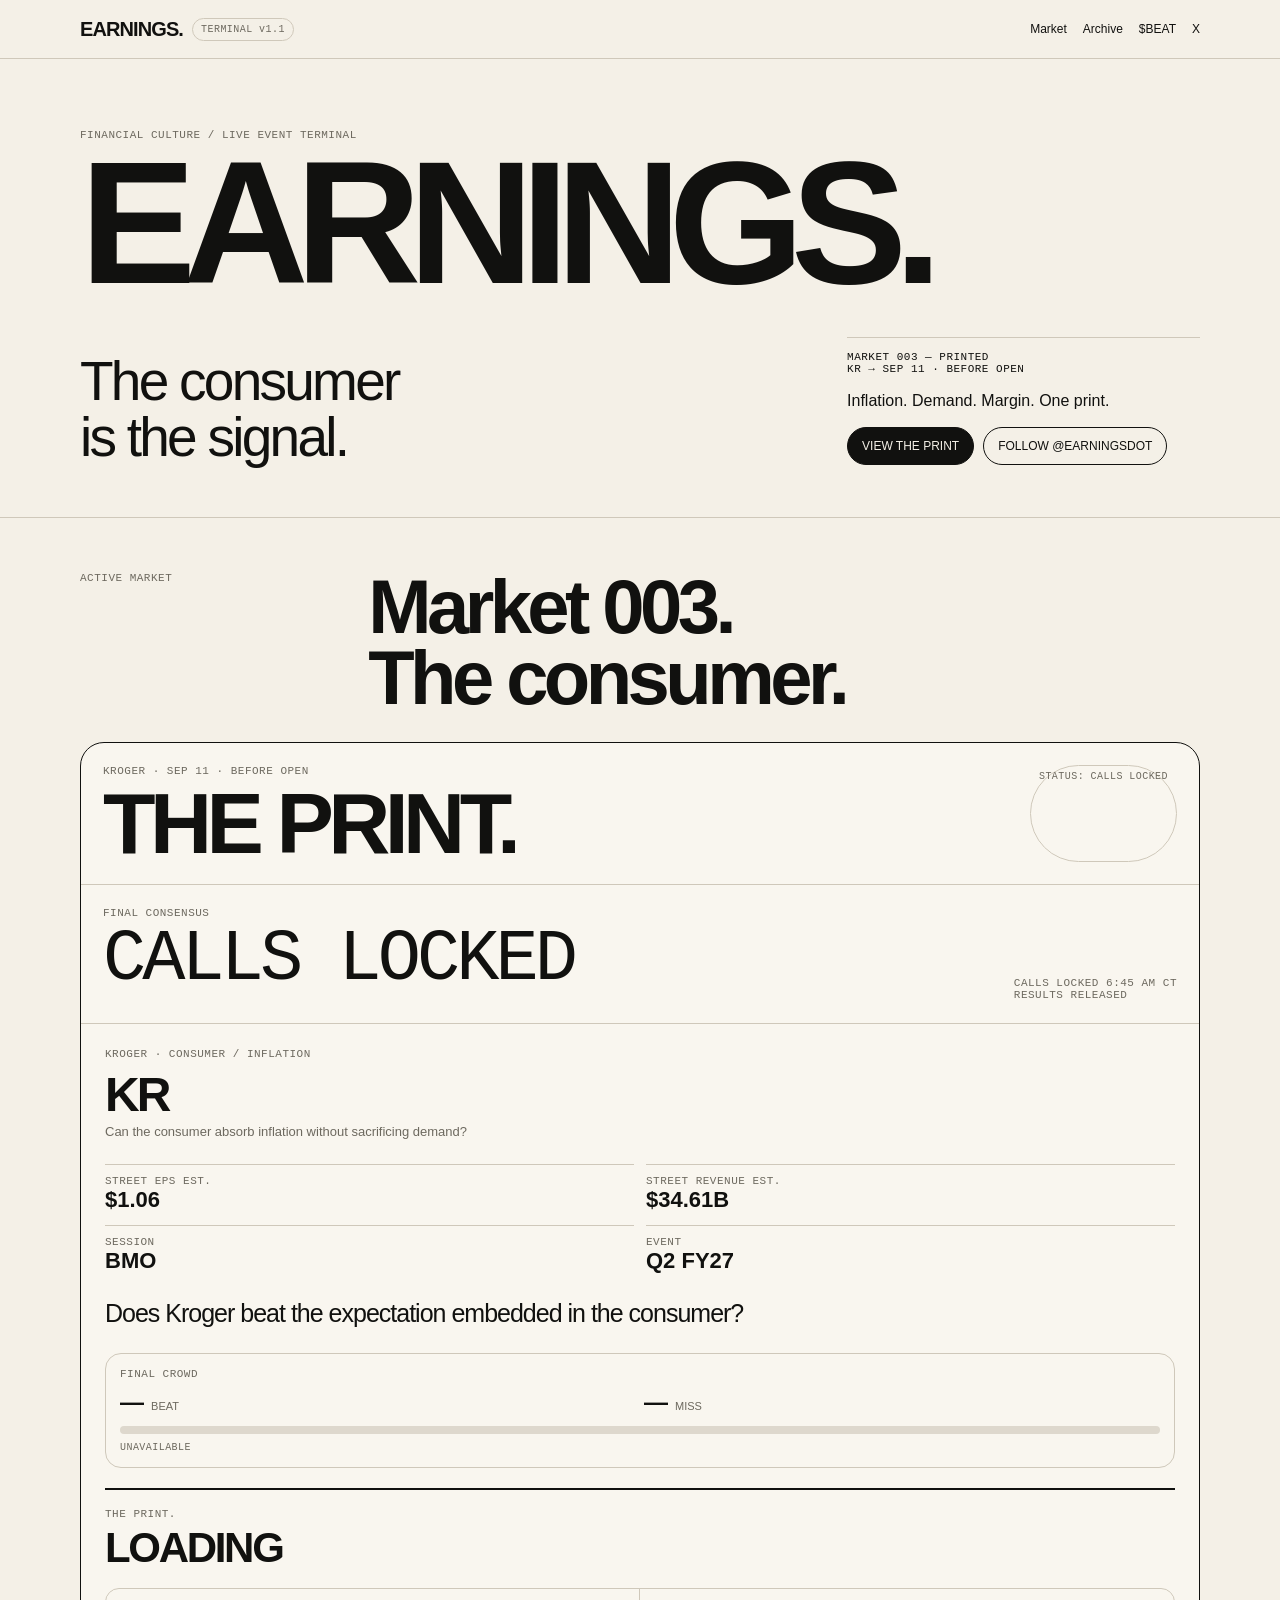
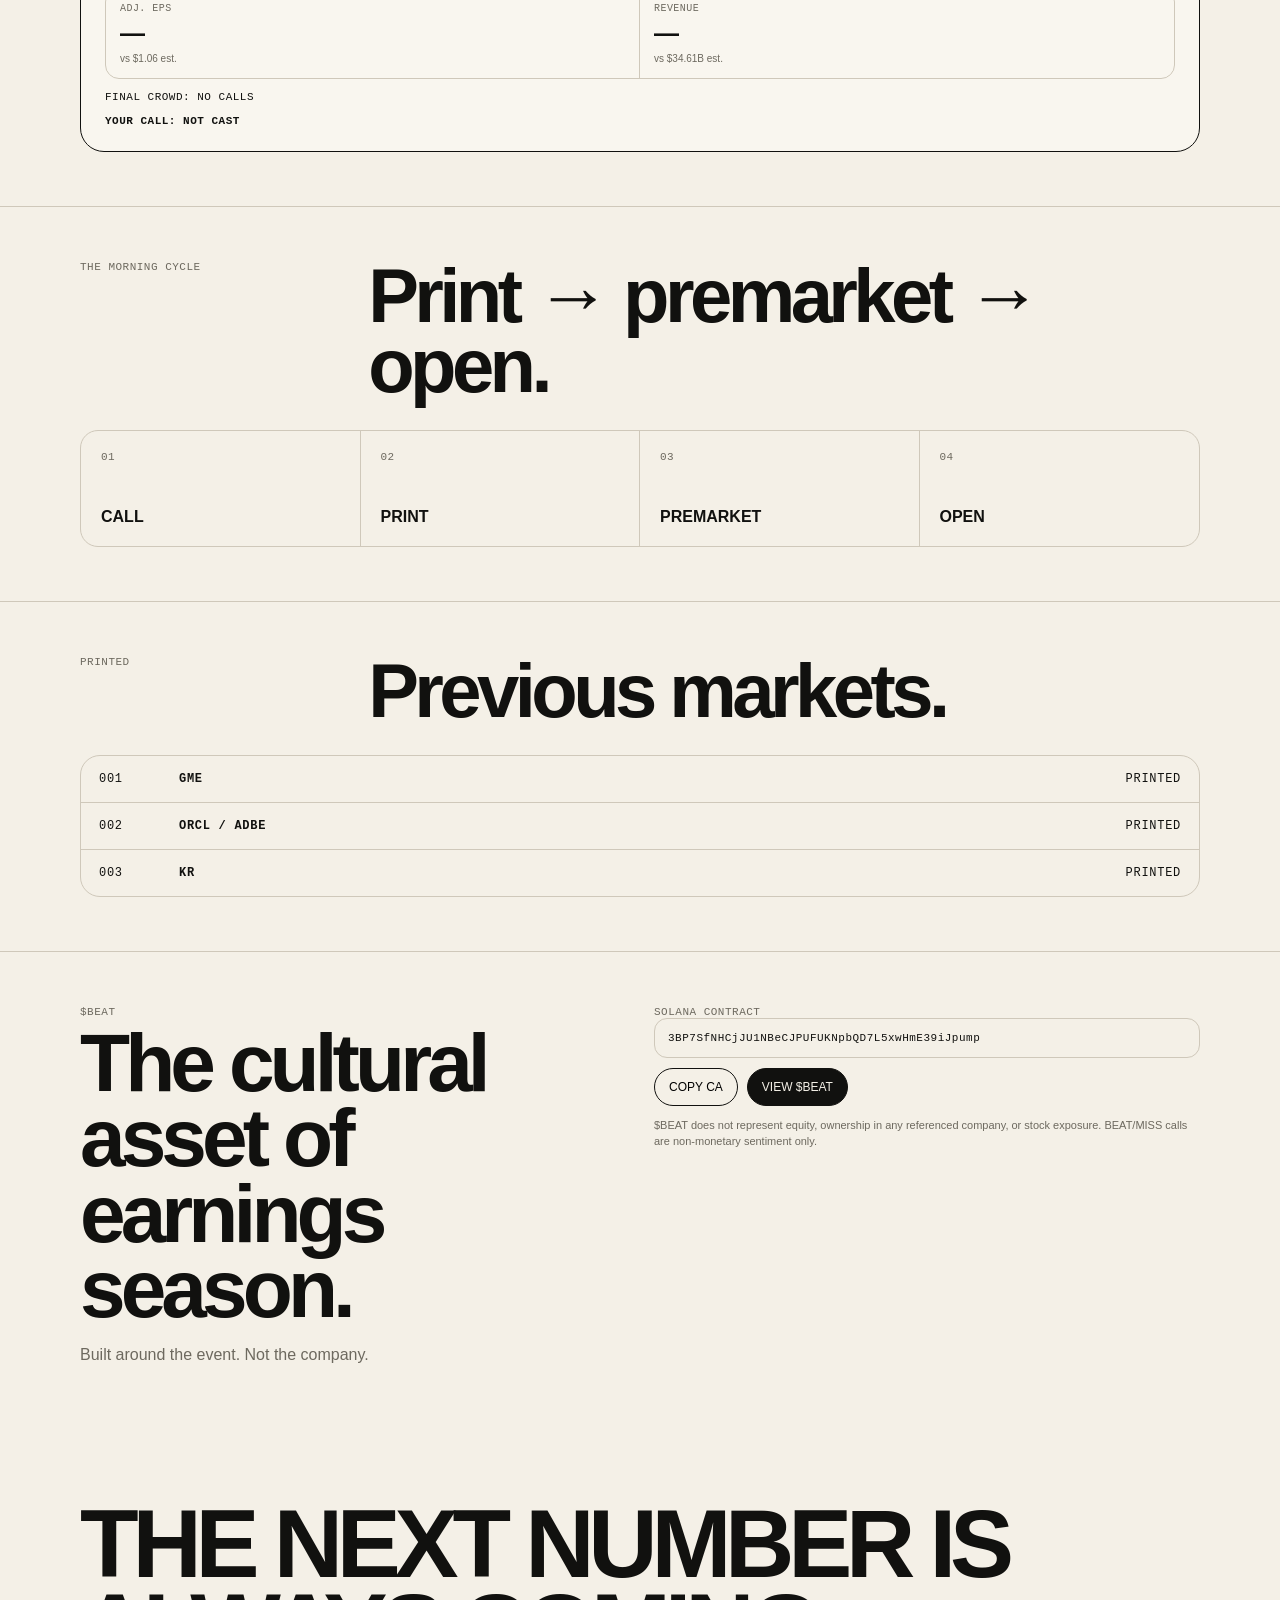
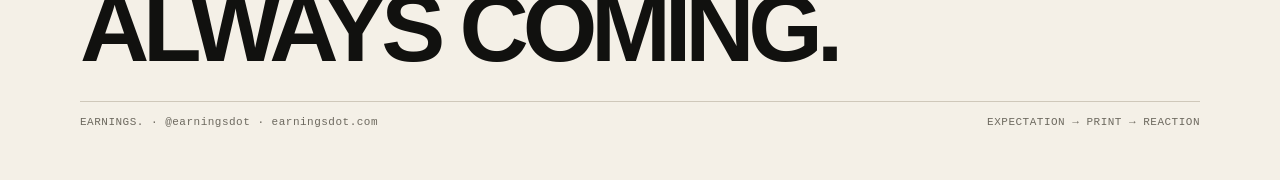
==== commit f236ee59: "Render Market 003 print results from backend" ====
--- a/index.html
+++ b/index.html
@@ -1 +1 @@
-<!doctype html><html lang="en"><head><meta charset="utf-8"><meta name="viewport" content="width=device-width,initial-scale=1,viewport-fit=cover"><meta name="theme-color" content="#f4f0e7"><meta name="description" content="EARNINGS. Market 003 — Kroger before the open."><meta property="og:title" content="EARNINGS. — Market 003"><meta property="og:description" content="$KR before the open. BEAT or MISS? Put it on record."><meta property="og:url" content="https://earningsdot.com"><link rel="canonical" href="https://earningsdot.com"><link rel="stylesheet" href="styles.css?v=0.8.0"><title>EARNINGS. — Market 003</title></head><body><header class="nav"><div class="wrap navin"><div style="display:flex;align-items:center;gap:9px"><a class="brand" href="/">EARNINGS.</a><span class="badge mono">TERMINAL v1.0</span></div><nav class="navlinks"><a href="#market">Market</a><a href="#archive">Archive</a><a href="#beat">$BEAT</a><a href="https://x.com/earningsdot">X</a></nav></div></header><main><div class="wrap hero"><div class="eyebrow mono">Financial culture / live event terminal</div><h1>EARNINGS.</h1><div class="heroGrid"><p class="thesis">The consumer<br>is the signal.</p><div class="side"><div class="mono" style="font-size:11px">MARKET 003 — OPEN<br>KR → SEP 11 · BEFORE OPEN</div><div>Inflation. Demand. Margin. One print.</div><div class="btns"><a class="btn dark" href="#market">MAKE THE CALL</a><a class="btn" href="https://x.com/earningsdot">FOLLOW @EARNINGSDOT</a></div></div></div></div><section id="market"><div class="wrap"><div class="title"><div class="eyebrow mono">Active market</div><h2>Market 003.<br>The consumer.</h2></div><article class="active"><div class="activeTop"><div><div class="eyebrow mono">KROGER · SEP 11 · BEFORE OPEN</div><h3 id="market-headline">NEXT PRINT.</h3></div><span class="pill mono" id="market-status">STATUS: OPEN</span></div><div class="count"><div><div class="eyebrow mono" id="window-label">CALL WINDOW</div><div class="clock mono" id="countdown">LOADING</div></div><div class="mono" style="font-size:11px;color:var(--muted)">CALLS LOCK 6:45 AM CT<br>8:00 AM ET CONFERENCE CALL</div></div><div class="company"><div class="eyebrow mono">KROGER · CONSUMER / INFLATION</div><h4>KR</h4><div class="theme">Can the consumer absorb inflation without sacrificing demand?</div><div class="metrics"><div class="metric"><div class="eyebrow mono">Street EPS est.</div><strong>$1.06</strong></div><div class="metric"><div class="eyebrow mono">Street revenue est.</div><strong>$34.61B</strong></div><div class="metric"><div class="eyebrow mono">Session</div><strong>BMO</strong></div><div class="metric"><div class="eyebrow mono">Event</div><strong>Q2 FY27</strong></div></div><div class="question">Does Kroger beat the expectation embedded in the consumer?</div><div class="community"><div class="eyebrow mono" id="kr-crowd-label">THE CROWD</div><div class="crowdLine"><strong id="kr-beat-pct">—</strong><span>BEAT</span><strong id="kr-miss-pct">—</strong><span>MISS</span></div><div class="crowdBar"><i id="kr-beat-bar"></i></div><div class="crowdCount mono" id="kr-count">LOADING CALLS</div></div><div class="preCall" id="kr-precall"><div class="eyebrow mono">YOUR CALL · SENTIMENT ONLY</div><div class="voteRow"><button class="vote" data-vote="BEAT">BEAT</button><button class="vote" data-vote="MISS">MISS</button></div><div class="call mono" id="kr-call">YOUR CALL: NOT CAST</div><button class="shareBtn" id="kr-share" hidden>SHARE MY CALL ↗</button></div><div class="printPanel" id="kr-print" hidden><div class="eyebrow mono">THE PRINT.</div><div class="printVerdict" id="kr-verdict">AWAITING RESULT</div><div class="crowdVerdict mono" id="kr-crowd-verdict">FINAL CROWD LOCKED</div><div class="userVerdict mono" id="kr-user-verdict">YOUR CALL: —</div></div></div></article></div></section><section><div class="wrap"><div class="title"><div class="eyebrow mono">The morning cycle</div><h2>Print → premarket → open.</h2></div><div class="cycle"><div><span class="eyebrow mono">01</span><strong>CALL</strong></div><div><span class="eyebrow mono">02</span><strong>PRINT</strong></div><div><span class="eyebrow mono">03</span><strong>PREMARKET</strong></div><div><span class="eyebrow mono">04</span><strong>OPEN</strong></div></div></div></section><section id="archive"><div class="wrap"><div class="title"><div class="eyebrow mono">Printed</div><h2>Previous markets.</h2></div><div class="ledger mono"><div class="row"><span>001</span><strong>GME</strong><span>PRINTED</span></div><div class="row"><span>002</span><strong>ORCL / ADBE</strong><span>PRINTED</span></div><div class="row"><span>003</span><strong>KR</strong><span>OPEN</span></div></div></div></section><section id="beat"><div class="wrap token"><div><div class="eyebrow mono">$BEAT</div><h2>The cultural asset of earnings season.</h2><p style="color:var(--muted);line-height:1.5">Built around the event. Not the company.</p></div><div><div class="eyebrow mono">Solana contract</div><div class="ca mono">3BP7SfNHCjJU1NBeCJPUFUKNpbQD7L5xwHmE39iJpump</div><div class="btns" style="margin-top:10px"><button class="btn" id="copy">COPY CA</button><a class="btn dark" href="https://pump.fun/coin/3BP7SfNHCjJU1NBeCJPUFUKNpbQD7L5xwHmE39iJpump">VIEW $BEAT</a></div><p style="font-size:11px;color:var(--muted);line-height:1.5">$BEAT does not represent equity, ownership in any referenced company, or stock exposure. BEAT/MISS calls are non-monetary sentiment only.</p></div></div></section></main><footer class="footer"><div class="wrap"><h2>PUT IT ON RECORD.</h2><div class="foot mono"><span>EARNINGS. · @earningsdot · earningsdot.com</span><span>EXPECTATION → PRINT → REACTION</span></div></div></footer><script src="Config.js?v=1"></script><script src="market3.js?v=2"></script></body></html>+<!doctype html><html lang="en"><head><meta charset="utf-8"><meta name="viewport" content="width=device-width,initial-scale=1,viewport-fit=cover"><meta name="theme-color" content="#f4f0e7"><meta name="description" content="EARNINGS. Market 003 — Kroger print and reaction."><meta property="og:title" content="EARNINGS. — Market 003"><meta property="og:description" content="$KR Market 003. Expectation → print → reaction."><meta property="og:url" content="https://earningsdot.com"><link rel="canonical" href="https://earningsdot.com"><link rel="stylesheet" href="styles.css?v=0.8.0"><title>EARNINGS. — Market 003</title></head><body><header class="nav"><div class="wrap navin"><div style="display:flex;align-items:center;gap:9px"><a class="brand" href="/">EARNINGS.</a><span class="badge mono">TERMINAL v1.1</span></div><nav class="navlinks"><a href="#market">Market</a><a href="#archive">Archive</a><a href="#beat">$BEAT</a><a href="https://x.com/earningsdot">X</a></nav></div></header><main><div class="wrap hero"><div class="eyebrow mono">Financial culture / live event terminal</div><h1>EARNINGS.</h1><div class="heroGrid"><p class="thesis">The consumer<br>is the signal.</p><div class="side"><div class="mono" style="font-size:11px">MARKET 003 — PRINTED<br>KR → SEP 11 · BEFORE OPEN</div><div>Inflation. Demand. Margin. One print.</div><div class="btns"><a class="btn dark" href="#market">VIEW THE PRINT</a><a class="btn" href="https://x.com/earningsdot">FOLLOW @EARNINGSDOT</a></div></div></div></div><section id="market"><div class="wrap"><div class="title"><div class="eyebrow mono">Active market</div><h2>Market 003.<br>The consumer.</h2></div><article class="active"><div class="activeTop"><div><div class="eyebrow mono">KROGER · SEP 11 · BEFORE OPEN</div><h3 id="market-headline">THE PRINT.</h3></div><span class="pill mono" id="market-status">STATUS: PRINTED</span></div><div class="count"><div><div class="eyebrow mono" id="window-label">FINAL CONSENSUS</div><div class="clock mono" id="countdown">CALLS LOCKED</div></div><div class="mono" style="font-size:11px;color:var(--muted)">CALLS LOCKED 6:45 AM CT<br>RESULTS RELEASED</div></div><div class="company"><div class="eyebrow mono">KROGER · CONSUMER / INFLATION</div><h4>KR</h4><div class="theme">Can the consumer absorb inflation without sacrificing demand?</div><div class="metrics"><div class="metric"><div class="eyebrow mono">Street EPS est.</div><strong>$1.06</strong></div><div class="metric"><div class="eyebrow mono">Street revenue est.</div><strong>$34.61B</strong></div><div class="metric"><div class="eyebrow mono">Session</div><strong>BMO</strong></div><div class="metric"><div class="eyebrow mono">Event</div><strong>Q2 FY27</strong></div></div><div class="question">Does Kroger beat the expectation embedded in the consumer?</div><div class="community"><div class="eyebrow mono" id="kr-crowd-label">FINAL CROWD</div><div class="crowdLine"><strong id="kr-beat-pct">—</strong><span>BEAT</span><strong id="kr-miss-pct">—</strong><span>MISS</span></div><div class="crowdBar"><i id="kr-beat-bar"></i></div><div class="crowdCount mono" id="kr-count">LOADING CALLS</div></div><div class="preCall" id="kr-precall" hidden><div class="eyebrow mono">YOUR CALL · SENTIMENT ONLY</div><div class="voteRow"><button class="vote" data-vote="BEAT">BEAT</button><button class="vote" data-vote="MISS">MISS</button></div><div class="call mono" id="kr-call">YOUR CALL: NOT CAST</div><button class="shareBtn" id="kr-share" hidden>SHARE MY CALL ↗</button></div><div class="printPanel" id="kr-print"><div class="eyebrow mono">THE PRINT.</div><div class="printVerdict" id="kr-verdict">LOADING</div><div class="printMetrics"><div><span class="mono">ADJ. EPS</span><strong id="kr-eps">—</strong><small id="kr-eps-comp">vs $1.06 est.</small></div><div><span class="mono">REVENUE</span><strong id="kr-revenue">—</strong><small id="kr-revenue-comp">vs $34.61B est.</small></div></div><div class="crowdVerdict mono" id="kr-crowd-verdict">FINAL CROWD LOCKED</div><div class="userVerdict mono" id="kr-user-verdict">YOUR CALL: —</div></div></div></article></div></section><section><div class="wrap"><div class="title"><div class="eyebrow mono">The morning cycle</div><h2>Print → premarket → open.</h2></div><div class="cycle"><div><span class="eyebrow mono">01</span><strong>CALL</strong></div><div><span class="eyebrow mono">02</span><strong>PRINT</strong></div><div><span class="eyebrow mono">03</span><strong>PREMARKET</strong></div><div><span class="eyebrow mono">04</span><strong>OPEN</strong></div></div></div></section><section id="archive"><div class="wrap"><div class="title"><div class="eyebrow mono">Printed</div><h2>Previous markets.</h2></div><div class="ledger mono"><div class="row"><span>001</span><strong>GME</strong><span>PRINTED</span></div><div class="row"><span>002</span><strong>ORCL / ADBE</strong><span>PRINTED</span></div><div class="row"><span>003</span><strong>KR</strong><span>PRINTED</span></div></div></div></section><section id="beat"><div class="wrap token"><div><div class="eyebrow mono">$BEAT</div><h2>The cultural asset of earnings season.</h2><p style="color:var(--muted);line-height:1.5">Built around the event. Not the company.</p></div><div><div class="eyebrow mono">Solana contract</div><div class="ca mono">3BP7SfNHCjJU1NBeCJPUFUKNpbQD7L5xwHmE39iJpump</div><div class="btns" style="margin-top:10px"><button class="btn" id="copy">COPY CA</button><a class="btn dark" href="https://pump.fun/coin/3BP7SfNHCjJU1NBeCJPUFUKNpbQD7L5xwHmE39iJpump">VIEW $BEAT</a></div><p style="font-size:11px;color:var(--muted);line-height:1.5">$BEAT does not represent equity, ownership in any referenced company, or stock exposure. BEAT/MISS calls are non-monetary sentiment only.</p></div></div></section></main><footer class="footer"><div class="wrap"><h2>THE NEXT NUMBER IS ALWAYS COMING.</h2><div class="foot mono"><span>EARNINGS. · @earningsdot · earningsdot.com</span><span>EXPECTATION → PRINT → REACTION</span></div></div></footer><script src="Config.js?v=1"></script><script src="market3.js?v=4"></script></body></html>
